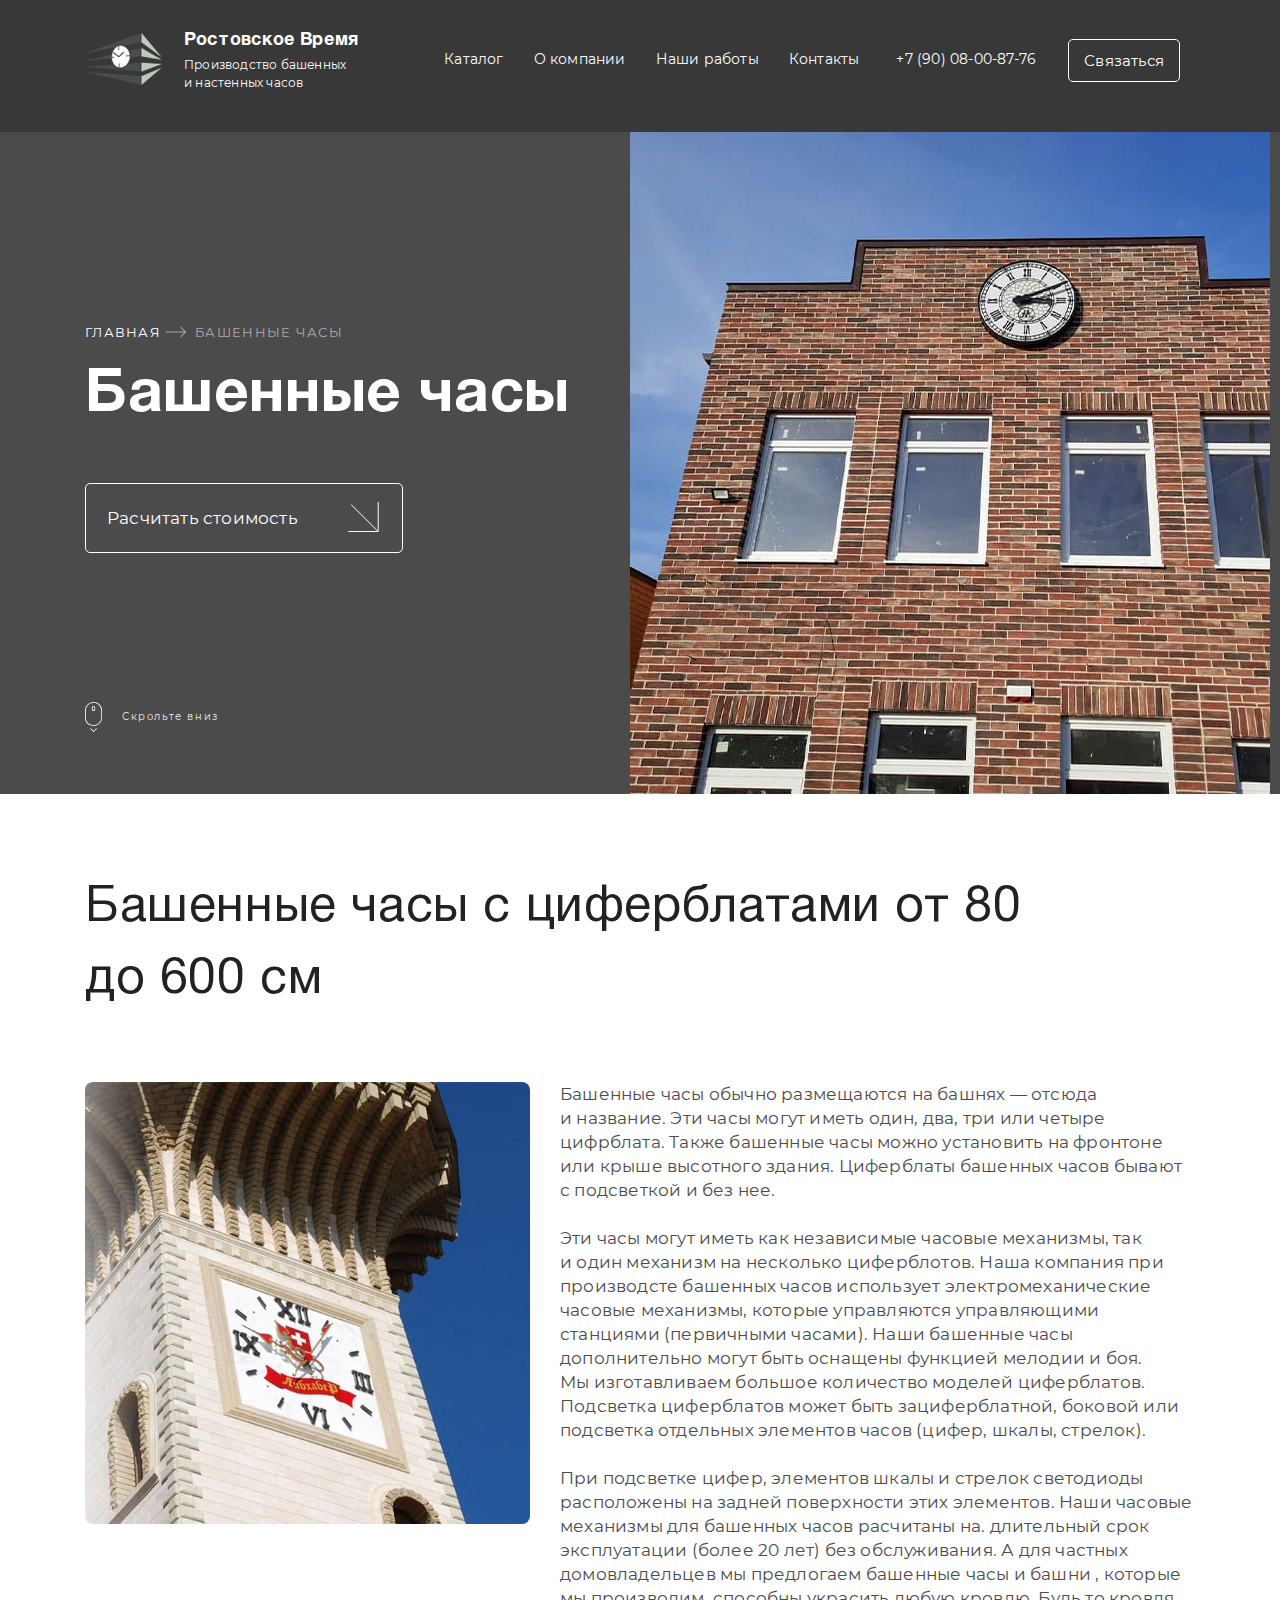
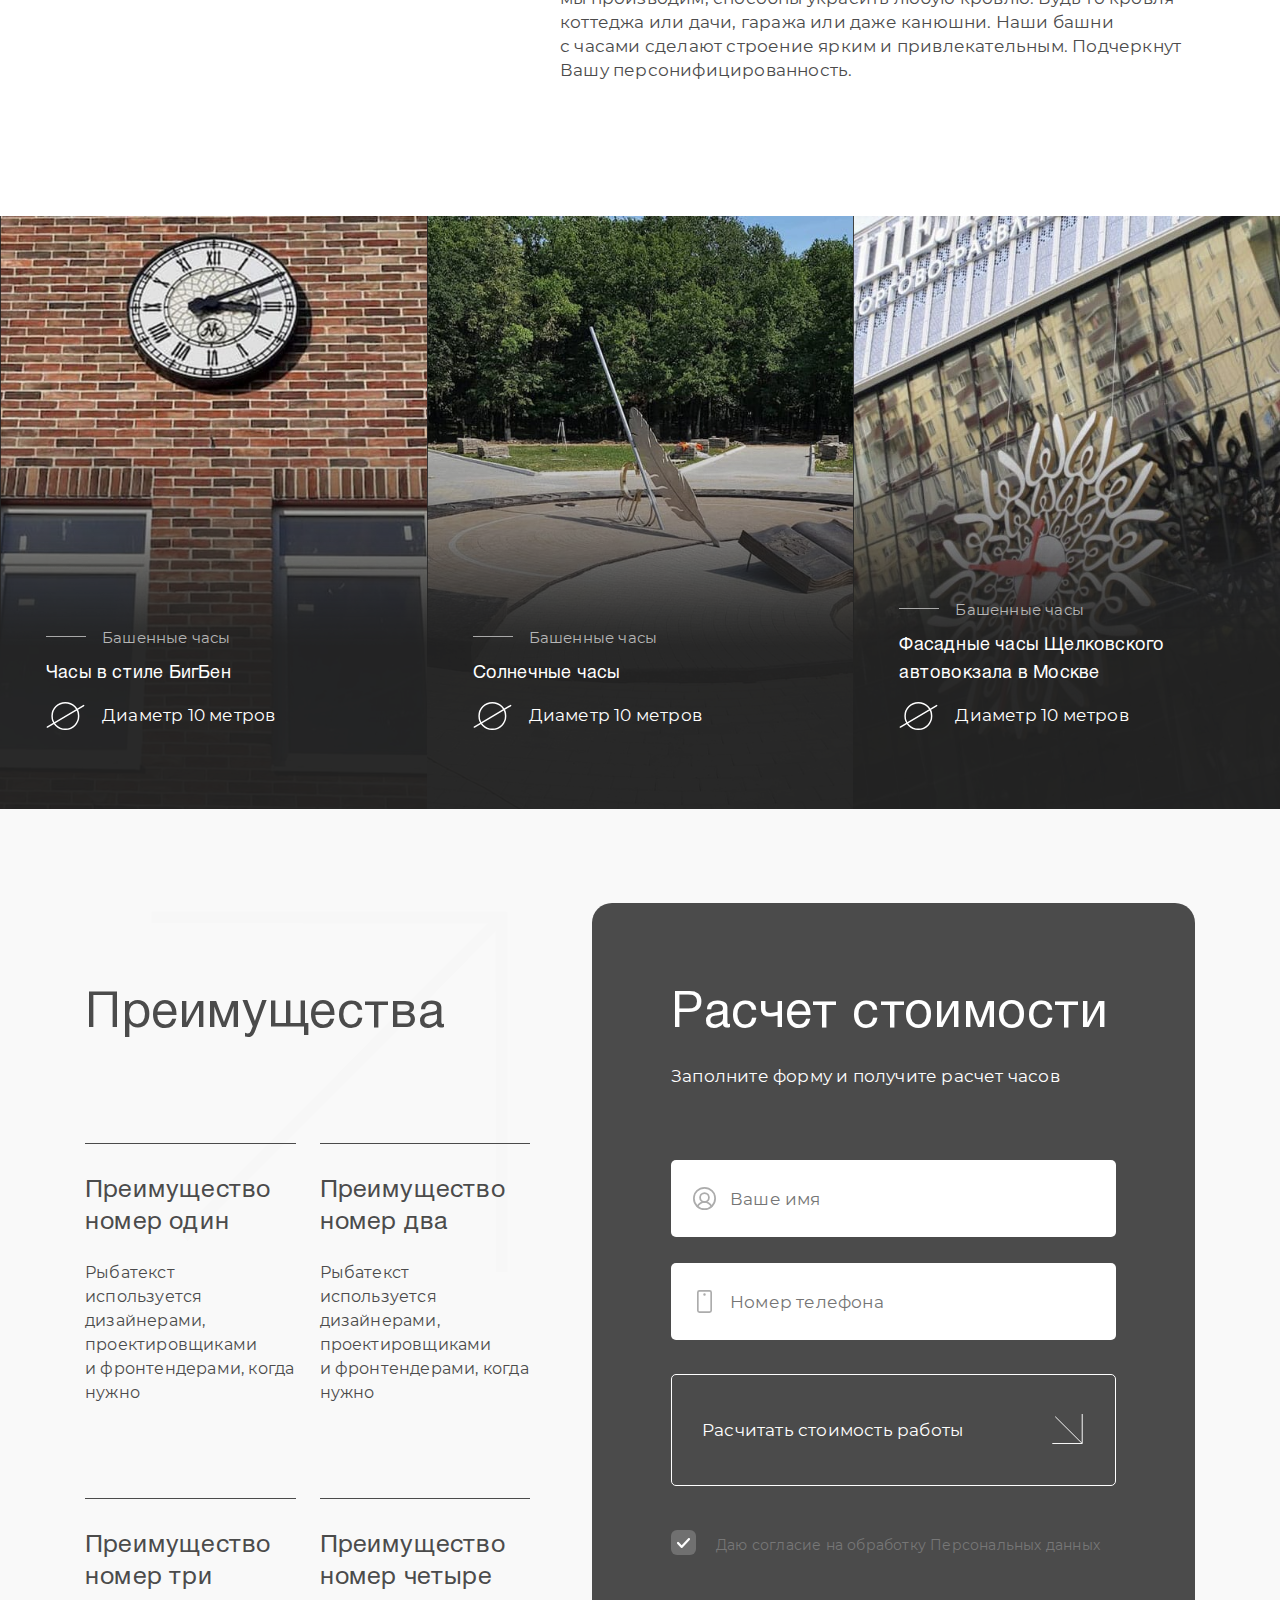
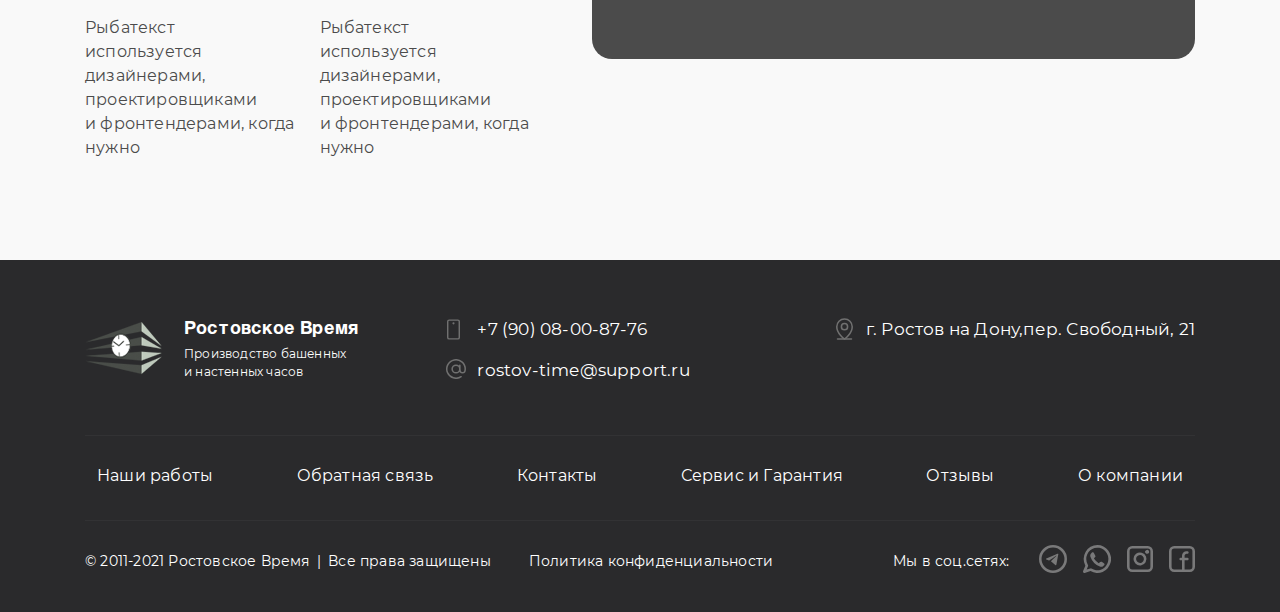
==== categories.html @ b3d9bc9e "clocks" ====
<!DOCTYPE html><html lang="ru"><head><meta charset="UTF-8"><meta name="viewport" content="width=device-width,initial-scale=1"><link rel="shortcut icon" href="favicon.ico" type="image/x-icon"><meta http-equiv="X-UA-Compatible" content="ie=edge"><meta name="theme-color" content="#4b4b4b"><title>Главная</title><link rel="stylesheet" href="https://cdn.jsdelivr.net/npm/@fancyapps/ui/dist/fancybox.css"><link rel="stylesheet" href="css/vendor.css"><link rel="stylesheet" href="css/main.css"><script src="https://cdn.jsdelivr.net/npm/@fancyapps/ui@4.0/dist/fancybox.umd.js"></script><script defer="defer" src="js/main.js"></script></head><body><div class="page d-flex flex-column"><div class="page__row page__row--wrapper flex-grow-1"><div class="page__cell container-fluid"><div class="page__row page__row--header"><div class="page__cell container"><header class="header"><div class="header__row row flex-nowrap justify-content-between justify-content-lg-start align-items-center"><div class="header__cell header__cell--logo col-auto"><a href="#" class="logo d-flex align-items-center"><img class="logo__picture" src="img/logo.png" alt="Logo"> <span class="logo__content"><span class="logo__title d-lg-none d-xl-block">Ростовское Время</span> <span class="logo__desc d-none d-xl-block">Производство башенных<br>и настенных часов</span></span></a></div><div class="header__cell d-block d-lg-none col-auto"><div class="row row-mr-0 align-items-center"><div class="col-auto col-pd-0"><button class="btn-tel btn-reset d-flex justify-content-center align-items-center"><img class="btn-tel__icon" src="img/mobile-call.svg" alt="tel"></button></div><div class="col-auto col-pd-0"><button class="hamburger btn-reset" data-target="#nav"><img class="hamburger__icon" src="img/hamburger.svg" alt="hamburger"></button></div></div></div><div class="header__cell header__cell--nav col-auto flex-grow-1"><nav class="nav row align-items-center justify-content-between d-block d-lg-flex" id="nav"><div class="nav__top col-auto"><div class="nav__logo d-lg-none"><a href="#" class="logo logo--nav d-inline-flex align-items-center"><img class="logo__picture logo__picture--nav" src="img/logo.png" alt="Logo"> <span class="logo__content logo__content--nav"><span class="logo__title logo__title--nav d-lg-none d-xl-block">Ростовское Время</span></span></a></div><ul class="nav__menu d-lg-flex list-reset"><li class="nav__item"><a class="nav__link" href="#">Каталог</a></li><li class="nav__item"><a class="nav__link" href="#">О компании</a></li><li class="nav__item"><a class="nav__link" href="#">Наши работы</a></li><li class="nav__item"><a class="nav__link" href="#">Контакты</a></li></ul></div><div class="nav__contacts col-auto"><div class="row row-mr-16 align-items-center d-none d-lg-flex"><div class="col-auto col-pd-16"><a class="nav__tel" href="tel:+79008008776">+7 (90) 08-00-87-76</a></div><div class="col-auto col-pd-16"><a class="nav__btn btn btn--default btn--sm d-inline-flex justify-content-center align-items-center user-select-none" href="#">Связаться</a></div></div><div class="nav__contacts-bottom d-lg-none"><div class="nav__contacts-block d-flex"><i class="nav__contacts-icon tel"></i> <a class="nav__contacts-text" href="mailto:rostov-time@support.ru">+7 (90) 08-00-87-76</a></div><div class="nav__contacts-block d-flex"><i class="nav__contacts-icon email"></i> <a class="nav__contacts-text" href="mailto:rostov-time@support.ru">rostov-time@support.ru</a></div><div class="nav__contacts-block d-flex"><i class="nav__contacts-icon pin"></i> <span class="nav__contacts-text">г. Ростов на Дону,<br class="d-lg-none">пер. Свободный, 21</span></div></div></div></nav><span class="nav__overlay" data-target="#nav"></span></div></div></header></div></div><div class="page__row bg-color-tundora"><div class="page__cell container"><div class="top d-lg-flex align-items-center"><div class="top__bg bg-cover" style="background-image: url(img/top-bg.jpg);"></div><div class="top__content text-center-mobile"><div class="top__breadcrumbs breadcrumbs d-none d-lg-block"><ul class="breadcrumbs__items breadcrumbs__items--top text-uppercase"><li class="breadcrumbs__item"><a href="#" class="breadcrumbs__link breadcrumbs__link--top">главная</a></li><li class="breadcrumbs__item"><span class="breadcrumbs__span">Башенные часы</span></li></ul></div><h1 class="top__title title title--h1 bold">Башенные часы</h1><div class="top__btn-wrapper"><a class="top__btn btn btn--default btn--lg d-inline-flex justify-content-center align-items-center user-select-none" href="#"><span class="btn__text">Расчитать стоимость</span> <i class="icon"><svg class="icon__svg icon__svg--btn-arrow fill-none"><use xlink:href="img/sprite.svg#btn-arrow"></use></svg></i></a></div><a class="scroll-down btn-reset d-none d-lg-flex align-items-lg-center js-scroll" id="scroll-down" href="#text">Скрольте вниз</a></div></div></div></div><div class="page__row bg-color-wild-sand-mobile" id="text"><div class="page__cell container"><section class="section section--text"><h2 class="section__title title title--h2 light color-dark text-center-mobile">Башенные часы с циферблатами от 80 до 600 см</h2><div class="section__row row"><div class="section__cell section__cell--image col-12 col-xl-5 col-xxl-6 col-pd-21"><img class="section__picture" src="img/image-1.jpg" alt="image"></div><div class="section__cell section__cell--text col-12 col-xl-7 col-xxl-6 col-pd-21"><p class="text text--24">Башенные часы обычно размещаются на башнях — отсюда и название. Эти часы могут иметь один, два, три или четыре цифрблата. Также башенные часы можно установить на фронтоне или крыше высотного здания. Циферблаты башенных часов бывают с подсветкой и без нее.</p><p class="text text--24">Эти часы могут иметь как независимые часовые механизмы, так и один механизм на несколько циферблотов. Наша компания при производсте башенных часов использует электромеханические часовые механизмы, которые управляются управляющими станциями (первичными часами). Наши башенные часы дополнительно могут быть оснащены функцией мелодии и боя. Мы изготавливаем большое количество моделей циферблатов. Подсветка циферблатов может быть зациферблатной, боковой или подсветка отдельных элементов часов (цифер, шкалы, стрелок).</p><p class="text text--24">При подсветке цифер, элементов шкалы и стрелок светодиоды расположены на задней поверхности этих элементов. Наши часовые механизмы для башенных часов расчитаны на. длительный срок эксплуатации (более 20 лет) без обслуживания. А для частных домовладельцев мы предлогаем башенные часы и башни ‚ которые мы производим, способны украсить любую кровлю. Будь то кровля коттеджа или дачи, гаража или даже канюшни. Наши башни с часами сделают строение ярким и привлекательным. Подчеркнут Вашу персонифицированность.</p></div></div></section></div></div><div class="page__row"><div class="page__cell container"><section class="section section--works"><h2 class="section__title title title--h2 light text-center-mobile color-dark d-lg-none">Реализованные проекты часов</h2></section></div></div></div><div class="page__row"><div class="page__cell container-fluid"><div class="works"><ul class="works__items row row-mr-0 list-reset"><li class="works__item col-12 col-sm-6 col-md-4 col-pd-0"><div class="work height-fluid d-flex flex-column justify-content-end align-items-start bg-cover" style="background-image: url(img/work-image-1.jpg);"><a class="work__link" href="#"></a><div class="work__content"><p class="work__text">Башенные часы</p><h4 class="work__title title title--h4 light">Часы в стиле БигБен</h4><p class="work__diameter">Диаметр 10 метров</p></div></div></li><li class="works__item col-12 col-sm-6 col-md-4 col-pd-0"><div class="work height-fluid d-flex flex-column justify-content-end align-items-start bg-cover" style="background-image: url(img/work-image-2.jpg);"><a class="work__link" href="#"></a><div class="work__content"><p class="work__text">Башенные часы</p><h4 class="work__title title title--h4 light">Солнечные часы</h4><p class="work__diameter">Диаметр 10 метров</p></div></div></li><li class="works__item col-12 col-sm-6 col-md-4 col-pd-0"><div class="work height-fluid d-flex flex-column justify-content-end align-items-start bg-cover" style="background-image: url(img/work-image-3.jpg);"><a class="work__link" href="#"></a><div class="work__content"><p class="work__text">Башенные часы</p><h4 class="work__title title title--h4 light">Фасадные часы Щелковского автовокзала в Москве</h4><p class="work__diameter">Диаметр 10 метров</p></div></div></li></ul></div></div></div><div class="page__row bg-color-alabaster"><div class="page__cell container"><section class="section section--default section--advantages-form"><div class="section__row row"><div class="section__cell section__cell--advantages col-12 col-xl-5 col-xxl-6"><h2 class="section__title title title--h2 title--mrb-0 light text-center-mobile">Преимущества</h2><div class="advantages"><ul class="advantages__items row row-mr-12 list-reset"><li class="advantages__item col-12 col-sm-12 col-lg-6 col-pd-12"><div class="advantages__block"><h4 class="advantages__title title title--h4 light">Преимущество номер один</h4><p class="advantages__desc">Рыбатекст используется дизайнерами, проектировщиками и фронтендерами, когда нужно</p></div></li><li class="advantages__item col-12 col-sm-12 col-lg-6 col-pd-12"><div class="advantages__block"><h4 class="advantages__title title title--h4 light">Преимущество номер два</h4><p class="advantages__desc">Рыбатекст используется дизайнерами, проектировщиками и фронтендерами, когда нужно</p></div></li><li class="advantages__item col-12 col-sm-12 col-lg-6 col-pd-12"><div class="advantages__block"><h4 class="advantages__title title title--h4 light">Преимущество номер три</h4><p class="advantages__desc">Рыбатекст используется дизайнерами, проектировщиками и фронтендерами, когда нужно</p></div></li><li class="advantages__item col-12 col-sm-12 col-lg-6 col-pd-12"><div class="advantages__block"><h4 class="advantages__title title title--h4 light">Преимущество номер четыре</h4><p class="advantages__desc">Рыбатекст используется дизайнерами, проектировщиками и фронтендерами, когда нужно</p></div></li></ul></div></div><div class="section__cell section__cell--form col-12 col-xl-7 col-xxl-6"><form class="form" action="#"><div class="form__wrapper"><div class="form__content"><div class="form__block"><header class="form__header"><h2 class="form__title title title--h2 light">Расчет стоимости</h2><p class="form__subtitle">Заполните форму и получите расчет часов</p></header><div class="form__body"><div class="form__group"><div class="form__group-wrapper"><span class="form__icon pointer-events-none d-flex justify-content-center align-items-center"><img class="form__icon-picture form__icon-picture--1" src="img/form-input1.svg" alt="form-icon"> </span><input type="text" name="userName" placeholder="Ваше имя" class="form__control form__control-input control-reset border-radius-6"></div></div><div class="form__group"><div class="form__group-wrapper"><span class="form__icon pointer-events-none d-flex justify-content-center align-items-center"><img class="form__icon-picture form__icon-picture--2" src="img/form-input2.svg" alt="form-icon"> </span><input type="tel" name="userTel" placeholder="Номер телефона" class="form__control form__control-input control-reset border-radius-6" maxlength="18"></div></div><div class="form__group form__group--btn"><button class="form__btn btn btn--default btn--shadow btn--xl btn--fluid text-left-mobile d-inline-flex justify-content-between align-items-center" type="submit"><span class="btn__text">Расчитать стоимость работы</span> <i class="icon"><svg class="icon__svg icon__svg--btn-arrow fill-none"><use xlink:href="img/sprite.svg#btn-arrow"></use></svg></i></button></div><div class="agree"><label class="agree__label"><input type="checkbox" name="agree" checked="" class="agree__checkbox"> <i class="agree__icon border-radius-2 d-flex justify-content-center align-items-center"><img class="agree__checked" src="img/checked.png" alt="checked"></i></label> Даю согласие на обработку <a href="#" class="agree__link white" target="_blank">Персональных данных</a></div></div></div></div></div></form></div></div></section></div></div><div class="page__row page__row--footer"><div class="page__cell container"><footer class="footer"><div class="footer__top"><div class="footer__row row justify-content-between"><div class="footer__cell col-12 col-lg-auto text-center-mobile"><a href="#" class="footer-logo d-inline-flex align-items-center"><img class="footer-logo__picture" src="img/logo.png" alt="Logo"> <span class="footer-logo__content"><span class="footer-logo__title d-lg-none d-xl-block">Ростовское Время</span> <span class="footer-logo__desc d-lg-none d-xl-block">Производство башенных<br>и настенных часов</span></span></a></div><div class="footer__col col-12 col-lg-auto"><div class="footer__row row"><div class="footer__cell footer__cell--contacts col-12 col-lg-auto"><div class="footer__contacts d-flex flex-column align-items-center d-lg-block"><div class="footer__contacts-block d-flex justify-content-center justify-content-lg-start"><i class="footer__contacts-icon tel"></i> <a class="footer__contacts-text" href="tel:+79008008776">+7 (90) 08-00-87-76</a></div><div class="footer__contacts-block d-flex justify-content-center justify-content-lg-start"><i class="footer__contacts-icon email"></i> <a class="footer__contacts-text" href="mailto:rostov-time@support.ru">rostov-time@support.ru</a></div></div></div><div class="footer__cell footer__cell--contacts col-12 col-lg-auto"><div class="footer__contacts d-flex flex-column align-items-center d-lg-block"><div class="footer__contacts-block d-flex justify-content-center justify-content-lg-start"><i class="footer__contacts-icon pin"></i> <span class="footer__contacts-text">г. Ростов на Дону,<br class="d-lg-none">пер. Свободный, 21</span></div></div></div></div></div></div></div><div class="footer__middle"><nav class="footer__nav"><button class="footer__nav-btn btn-reset d-lg-none active" data-target="#footer-nav">Навигация <img class="footer__nav-icon d-lg-none" src="img/arrow-bottom-2.png" alt="arrow"></button><ul class="footer__nav-menu justify-content-between d-lg-flex list-reset active" id="footer-nav"><li class="footer__nav-item"><a class="footer__nav-link" href="#">Наши работы</a></li><li class="footer__nav-item"><a class="footer__nav-link" href="#">Обратная связь</a></li><li class="footer__nav-item"><a class="footer__nav-link" href="#">Контакты</a></li><li class="footer__nav-item"><a class="footer__nav-link" href="#">Сервис и Гарантия</a></li><li class="footer__nav-item"><a class="footer__nav-link" href="#">Отзывы</a></li><li class="footer__nav-item"><a class="footer__nav-link" href="#">О компании</a></li></ul></nav></div><div class="footer__bottom"><div class="footer__row text-center-mobile row justify-content-between align-items-start align-items-xl-center"><div class="footer__cell col-12 col-lg-auto"><p class="footer__copy">© 2011-2021 Ростовское Время <span class="footer__separator">|</span> Все права защищены</p></div><div class="footer__cell col-12 col-lg-auto"><p class="footer__privacy-policy"><a class="footer__privacy-policy-link" href="#">Политика конфиденциальности</a></p></div><div class="footer__cell col-12 col-lg-auto"><div class="footer__row footer__row--social row align-items-center justify-content-center justify-content-lg-start flex-nowrap"><div class="footer__cell--social col-auto"><p class="footer__text">Мы в соц.сетях:</p></div><div class="footer__cell--social col-auto"><div class="social"><ul class="social__items row row-mr-8 d-flex align-items-center list-reset"><li class="social__item col-auto col-pd-8"><a class="social__link" href="#" target="_blank"><img class="social__picture telegram" src="img/ftr-telegram.svg" alt="telegram"></a></li><li class="social__item col-auto col-pd-8"><a class="social__link" href="#" target="_blank"><img class="social__picture viber" src="img/ftr-viber.svg" alt="telegram"></a></li><li class="social__item col-auto col-pd-8"><a class="social__link" href="#" target="_blank"><img class="social__picture inst" src="img/ftr-inst.svg" alt="telegram"></a></li><li class="social__item col-auto col-pd-8"><a class="social__link" href="#" target="_blank"><img class="social__picture fb" src="img/ftr-fb.svg" alt="telegram"></a></li></ul></div></div></div></div></div></div></footer></div></div></div></div></body></html>
---- css/main.css ----
:root{--font-family:"Montserrat";--header-height:132px;--container-width:1360px;--container-offset:15px;--color-white:#fff;--color-dark:#222;--color-tundora:#4B4B4B;--color-mine-shaft:#383838;--color-mine-shaft-2:#3F3F3F;--color-wild-sand:#F4F4F4;--color-sliver:#B9B9B9;--color-shark:#2A2A2C;--color-dove-gray:#707070;--color-jumbo:#79797A;--color-nobel:#b6b6b6;--color-alabaster:#F9F9F9}.custom-checkbox__field:checked+.custom-checkbox__content::after{opacity:1}.custom-checkbox__field:focus+.custom-checkbox__content::before{outline:red solid 2px;outline-offset:2px}.custom-checkbox__field:disabled+.custom-checkbox__content{opacity:.4;pointer-events:none}@font-face{font-family:Montserrat;src:url(../fonts/Montserrat/Montserrat-Regular.woff2) format("woff2");font-weight:400;font-display:swap;font-style:normal}@font-face{font-family:HelveticaNeueCyr;src:url(../fonts/HelveticaNeueCyr/HelveticaNeueCyr-Bold.woff2) format("woff2");font-weight:700;font-display:swap;font-style:normal}@font-face{font-family:HelveticaNeueCyr;src:url(../fonts/HelveticaNeueCyr/HelveticaNeueCyr-Roman.woff2) format("woff2");font-weight:300;font-display:swap;font-style:normal}*,::after,::before{margin:0;padding:0;-webkit-box-sizing:border-box;box-sizing:border-box}body{margin:0;min-width:320px;min-height:100%;font-size:17px;line-height:1.4118;color:var(--color-tundora);letter-spacing:.2px}img{height:auto;max-width:100%;-o-object-fit:cover;object-fit:cover}a{text-decoration:none}.is-hidden{display:none!important}.title{font-family:HelveticaNeueCyr,sans-serif}.title--mrb-0{margin-bottom:0!important}.title--h1{font-size:60px;line-height:1.2;letter-spacing:.6px}@media (max-width:991px){:root{--header-height:95px}body{font-size:15px;line-height:1.3333;overflow-x:hidden}.title--h1{font-size:31px}}.title--h2{font-size:50px;line-height:1.44;letter-spacing:.6px}@media (max-width:991px){.title--h2{font-size:28px;line-height:1.5089;letter-spacing:.2px}.title--h2-mobile{line-height:1.215}}.title--h4{font-size:25px;line-height:1.52;letter-spacing:.6px}.regular{font-weight:400}.bold{font-weight:700}.light{font-weight:300}.text-uppercase{text-transform:uppercase}.text-left{text-align:left}@media (max-width:991px){.title--h4{font-size:17px;line-height:1.3118}.text-left-mobile{text-align:left!important}.text-center-mobile{text-align:center}}.text-center{text-align:center}.text-right{text-align:right}.text-justify{text-align:justify}.bg-cover{background-size:cover}.bg-contain{background-size:contain}.bg-color-alabaster{background-color:var(--color-alabaster)}.bg-color-tundora{background-color:var(--color-tundora)}@media (max-width:991px){.bg-color-wild-sand-mobile{background-color:var(--color-wild-sand)}}.bg-overlay{position:relative;z-index:1}.bg-overlay::before{content:"";height:100%;width:100%;position:absolute;left:0;top:0;z-index:-1;background-color:rgba(12,12,12,.65)}.color-dark{color:var(--color-dark)}.btn-reset{border:none;padding:0;background:0 0;cursor:pointer}.list-reset{list-style:none}.input-reset{-webkit-appearance:none;-moz-appearance:none;appearance:none;border:none;border-radius:0;background-color:#fff}.input-reset::-webkit-search-cancel-button,.input-reset::-webkit-search-decoration,.input-reset::-webkit-search-results-button,.input-reset::-webkit-search-results-decoration{display:none}.visually-hidden{position:absolute;overflow:hidden;margin:-1px;border:0;padding:0;width:1px;height:1px;clip:rect(0 0 0 0)}.icon__svg--social{color:var(--color-jumbo);height:28px;width:28px}.container-fluid{padding-left:0;padding-right:0}.js-focus-visible :focus:not(.focus-visible){outline:0}.dis-scroll{overflow:hidden;height:100vh;position:fixed;left:0;top:0;width:100%}.page{height:100vh;font-family:var(--font-family,sans-serif);-webkit-text-size-adjust:100%;scroll-behavior:smooth}.overflow-hidden{overflow:hidden}.user-select-none{-webkit-user-select:none;-moz-user-select:none;-ms-user-select:none;user-select:none}.pointer-events-none{pointer-events:none}.height-fluid{height:100%}.row-mr-0{margin-left:0;margin-right:0}.row-mr-8{margin-left:-8px;margin-right:-8px}.row-mr-11{margin-left:-11px;margin-right:-11px}.row-mr-12{margin-left:-12px;margin-right:-12px}.row-mr-16{margin-left:-16px;margin-right:-16px}.row-mr-42{margin-left:-42px;margin-right:-42px}.col-pd-0{padding-left:0;padding-right:0}.col-pd-8{padding-left:8px;padding-right:8px}.col-pd-11{padding-left:11px;padding-right:11px}.col-pd-12{padding-left:12px;padding-right:12px}.col-pd-16{padding-left:16px;padding-right:16px}.col-pd-42{padding-left:42px;padding-right:42px}.text{letter-spacing:.2px;margin-bottom:59px}.text--24{margin-bottom:24px}.section--default{padding-top:94px;padding-bottom:100px}@media (max-width:991px){.text--24{margin-bottom:20px}.section--default{padding-top:44px}}.section__header{padding:42px 0 45px}.section__cell--content{margin-bottom:62px}@media (min-width:1200px){.section__cell--content{padding-top:24px}}.section__cell--advantages{padding-top:75px;background:url(../img/advantages-arrow.png) calc(100% - 37px) 8px no-repeat}@media (max-width:991px){.section__cell--content{margin-bottom:52px}.section__cell--advantages{background:0 0;padding-top:0}}@media (min-width:1440px){.container{max-width:var(--container-width)}.section__cell--text{padding-top:28px}.col-xxl-6{-ms-flex:0 0 50%;-webkit-box-flex:0;flex:0 0 50%;max-width:50%}.d-xxl-block{display:block!important}}@media (min-width:992px){.section__cell--text{padding-bottom:40px}}.section__cell--image{margin-bottom:22px}.section__main-title{font-size:64px;line-height:1.202;color:var(--color-dark);letter-spacing:1.4px;margin-bottom:20px}@media (min-width:1200px){.section__main-title{font-size:104px;margin-bottom:62px}}@media (max-width:991px){.section__main-title{font-size:58px;margin-bottom:16px}}.section__title{margin-bottom:66px}.section__picture{border-radius:8px}@media (max-width:991px){.section__title{margin-bottom:28px}.section__text{line-height:1.6;margin-bottom:20px}}.section__btn-wrapper{padding:63px 15px 71px;text-align:center}.btn{cursor:pointer;background-color:transparent;border:1px solid transparent;position:relative;z-index:1;font-size:19px;line-height:1;padding-left:15px;padding-right:15px;text-align:center;border-radius:5px;-webkit-transition:.3s ease-out;-o-transition:.3s ease-out;transition:.3s ease-out}.btn--default{border-color:var(--color-white);color:var(--color-white)}.btn--default:hover{background-color:var(--color-white);color:var(--color-tundora)}.btn--primary{border-color:var(--color-dark);color:var(--color-dark)}.btn--primary:hover{background-color:var(--color-dark);color:var(--color-white)}.btn--sm{height:43px;font-size:15px;min-width:150px}.btn--lg{height:70px;min-width:221px;font-size:17px;letter-spacing:.2px;padding-left:21px;padding-right:21px}@media (max-width:991px){.btn--lg{min-width:290px}}@media (min-width:992px){.btn--xl{height:112px;min-width:293px;font-size:17px;line-height:1;padding-left:30px;padding-right:30px;letter-spacing:.2px}.home__dots.dots{right:calc(50% - 430px)}}@media (max-width:991px){.btn--xl{height:90px;padding-bottom:3px;min-width:233px;line-height:1.4118;font-size:17px}}.btn--fluid{width:100%;max-width:100%;min-width:0}.icon--fill-none{fill:none}.icon--stroke-none{stroke:none}.icon__svg{fill:currentColor;stroke:currentColor}.icon__svg--btn-arrow{margin-left:50px;margin-right:2px;height:30px;width:31px;stroke-width:6px}.icon .fill-none{fill:none}.icon .stroke-none{stroke:none}.home__dots.dots{position:absolute;top:300px;left:auto;bottom:auto;width:20px;z-index:100}@media (min-width:1200px){.home__dots.dots{right:calc(50% - 550px)}}@media (min-width:1440px){.home__dots.dots{right:calc(50% - 645px)}}.swiper-slide{height:auto}@media (max-width:991px){.icon__svg--btn-arrow{margin-left:27px;margin-right:0}.home__dots.dots{width:auto;bottom:47px;left:50%;-webkit-transform:translateX(-50%);-ms-transform:translateX(-50%);transform:translateX(-50%);top:auto}.dots{padding-top:27px}}.dots .swiper-pagination-bullet{height:13px;width:13px;margin:0;padding:4px;background-clip:content-box;background-color:var(--color-white);opacity:.4;-webkit-transition:.3s;-o-transition:.3s;transition:.3s}.dots .swiper-pagination-bullet-active{opacity:1;-webkit-transform:scale(1.5);-ms-transform:scale(1.5);transform:scale(1.5)}.dots--gray .swiper-pagination-bullet{background-color:#d2d2d2}.carousel-nav{margin-right:-20px}.next,.prev{color:#0f0f0f;padding:10px;cursor:pointer;margin:0 10px}.prev__icon{-webkit-transform:rotate(180deg);-ms-transform:rotate(180deg);transform:rotate(180deg)}.next__icon,.prev__icon{height:45px;width:41px}.swiper-overflow-visible{overflow:visible}.breadcrumbs__items{color:rgba(34,34,34,.52);line-height:1.4667;font-size:13px}.breadcrumbs__items--top{color:rgba(255,255,255,.52)}.breadcrumbs__item{display:inline;letter-spacing:1.3px}.breadcrumbs__item+.breadcrumbs__item::before{content:"";margin:0 9px 0 5px;font-size:inherit;display:inline-block;vertical-align:middle;position:relative;top:-2px;height:10px;width:20px;background:url(../img/breadcrumb-arrow.png) top left no-repeat}.breadcrumbs__link{color:#222}.breadcrumbs__link--top{color:var(--color-white)}.page__row--header{background-color:var(--color-mine-shaft);height:var(--header-height)}.page__row--header-abs{position:absolute;left:0;top:0;width:100%;z-index:1000;background-color:transparent;border-bottom:1px solid rgba(255,255,255,.15)}.header{padding:28px 0 40px}@media (max-width:991px){.dots .swiper-pagination-bullet{margin:0 1px!important}.page__row--header{height:auto}.header{padding:0}.header__row{margin-left:-5px;height:var(--header-height);margin-right:-5px}.header__cell{padding-left:5px;padding-right:5px}}.header__cell--logo{margin-right:80px}@media (max-width:1439px){.header__cell--logo{margin-right:40px}}@media (max-width:991px){.header__cell--logo{margin-right:0}.header__cell--nav{position:absolute;z-index:1000}}.footer-logo,.logo{color:var(--color-white);position:relative;z-index:1}.footer-logo--nav,.logo--nav{color:inherit}.footer-logo__picture,.logo__picture{margin-right:22px;position:relative;top:-1px;width:77px}.footer-logo__title,.logo__title{display:block;font-size:18px;font-family:HelveticaNeueCyr,sans-serif;font-weight:700;letter-spacing:.2px;margin-bottom:3px}.footer-logo__desc,.logo__desc{font-size:12px;line-height:1.5;letter-spacing:.2px}@media (max-width:991px){.logo{width:170px}.logo__picture{width:66px;margin-right:8px}.logo__title{line-height:1.2;font-size:15px}}.logo__picture--nav{width:100px;margin-right:16px}.logo__title--nav{font-size:16px;margin-bottom:0;padding-top:4px}.nav{color:var(--color-white);padding-top:11px}@media (max-width:1439px){.nav{font-size:14px;padding:0 15px}}@media (max-width:991px){.nav{position:fixed;top:0;left:0;z-index:1000;background-color:#fafafa;color:var(--color-dark);height:100vh;max-height:100%;overflow:auto;margin:0;padding:0 0 30px;max-width:252px;width:100%;-ms-transform:translate3d(-100%,0,0);-webkit-transform:translate3d(-100%,0,0);transform:translate3d(-100%,0,0);-webkit-transition:left .6s cubic-bezier(.4,.2,0,1);-o-transition:left .6s cubic-bezier(.4,.2,0,1);transition:left .6s cubic-bezier(.4,.2,0,1)}.nav.active{left:252px}.nav__menu{border-top:1px solid #f0f0f0;border-bottom:1px solid #f0f0f0;margin:0 -15px}}.nav__item{margin-right:47px}@media (max-width:1439px){.nav__item{margin-right:30px}}.nav__item:last-of-type{margin-right:0}.nav__link{color:inherit;-webkit-transition:.2s;-o-transition:.2s;transition:.2s}.nav__link:hover{color:rgba(255,255,255,.85)}@media (max-width:991px){.nav__item{margin-right:0;border-bottom:1px solid #f0f0f0}.nav__item:last-of-type{border-bottom:none}.nav__link{font-size:17px;padding:15px 15px 16px;display:block}.nav__link:hover{color:inherit}.nav__top{background-color:var(--color-white);padding-top:32px;margin-bottom:60px}.nav__overlay{background-color:rgba(0,0,0,.62);position:fixed;left:0;top:0;bottom:0;right:0;z-index:-1;opacity:0;visibility:hidden;-webkit-transition:z-index .3s linear,opacity .3s linear,visibility .3s linear;-o-transition:z-index .3s linear,opacity .3s linear,visibility .3s linear;transition:z-index .3s linear,opacity .3s linear,visibility .3s linear}.nav__overlay.active{z-index:500;opacity:1;visibility:visible}}.nav__logo{margin-bottom:39px}.nav__tel{color:inherit}@media (max-width:1439px){.nav__tel{font-size:14px}.nav__btn{min-width:auto}.work__btn{min-width:100%}}.nav__contacts-icon{min-height:20px}.nav__contacts-icon.tel{background-position:1px 0;font-size:15px}.btn-tel{height:38px;width:38px;border:1px solid rgba(255,255,255,.27);border-radius:50%;position:relative;top:-3px;margin-right:13px}.btn-tel__icon{width:15px}.hamburger{padding:13px;margin-right:-13px}.home{color:var(--color-white)}.home__item{position:relative;z-index:1}.home__item::before{content:"";display:block;height:100%;width:100%;z-index:-1;position:absolute;left:0;top:0;background:-webkit-gradient(linear,left top,left bottom,from(rgba(12,12,12,.71)),color-stop(1%,rgba(12,12,12,.6)),color-stop(94%,rgba(13,13,13,.38)),to(rgba(11,11,11,.36)));background:-o-linear-gradient(top,rgba(12,12,12,.71) 0,rgba(12,12,12,.6) 1%,rgba(13,13,13,.38) 94%,rgba(11,11,11,.36) 100%);background:linear-gradient(to bottom,rgba(12,12,12,.71) 0,rgba(12,12,12,.6) 1%,rgba(13,13,13,.38) 94%,rgba(11,11,11,.36) 100%)}.home__wrapper{height:100vh;min-height:600px;max-height:796px;padding-bottom:109px}.home__content{max-width:766px}.home__title{margin-top:18px;margin-bottom:34px}@media (max-width:991px){.home__wrapper{padding-top:150px}.home__content{text-align:center}.home__title{margin-top:12px}}.home__text{font-size:13px;display:block;letter-spacing:1.2px}@media (min-width:992px){.disc-num.swiper-pagination-bullets{right:calc(50% - 450px)}}@media (min-width:1200px){.disc-num.swiper-pagination-bullets{right:calc(50% - 550px)}}@media (min-width:1440px){.disc-num.swiper-pagination-bullets{right:calc(50% - 665px)}}.disc-num.swiper-pagination-bullets{counter-reset:slides-num;color:#fff;position:absolute;bottom:78px;left:auto;z-index:50;text-align:left;padding-left:50px;width:auto;font-size:18px}.disc-num::after,.disc-num::before{display:inline-block;vertical-align:middle;line-height:1;position:relative;top:-3px}.disc-num::before{content:"/";color:inherit}.disc-num::after{content:counter(slides-num,decimal-leading-zero);font-size:14px;margin-left:3px;letter-spacing:1px}.disc-num .swiper-pagination-bullet{display:inline-block;cursor:default;counter-increment:slides-num;margin-right:5px;position:absolute;left:0;top:0;background:0 0}.disc-num .swiper-pagination-bullet::after{content:counter(slides-num,decimal-leading-zero);font-size:18px;line-height:1;text-align:right;position:absolute;right:-37px;top:0;opacity:0;z-index:50;letter-spacing:1px}.disc-num .swiper-pagination-bullet-active::after{opacity:1;z-index:100}.disc-num .swiper-pagination-bullet::before{display:none}.section--first{padding-top:72px;padding-bottom:122px}.catalog__item{margin-bottom:22px}@media (max-width:991px){.section--first{padding-top:52px;padding-bottom:57px}.catalog__items{margin-left:-4.5px;margin-right:-4.5px}.catalog__item{padding-left:4.5px;padding-right:4.5px;margin-bottom:9px}}.catalog__block{text-align:center;background-color:var(--color-tundora);padding:13px 20px 34px;color:var(--color-white);border-radius:8px;-webkit-transition:.3s;-o-transition:.3s;transition:.3s}.catalog__block:hover{background-color:var(--color-dark)}.catalog__icon{color:var(--color-sliver);height:132px}@media (max-width:991px){.catalog__block{padding-bottom:23px}.catalog__icon{height:102px}.catalog__text{font-size:17px;line-height:1.4117}}.icon__svg--catalog-1{width:90px;height:68px;margin-top:37px}@media (max-width:991px){.icon__svg--catalog-1{margin-top:17px;width:76px}}.icon__svg--catalog-2{width:136px;height:80px;margin-top:31px}@media (max-width:991px){.icon__svg--catalog-2{margin-top:5px;width:111px}}.icon__svg--catalog-3{width:84px;height:81px;margin-top:25px}@media (max-width:991px){.icon__svg--catalog-3{margin-top:13px;width:68px}}.icon__svg--catalog-4{width:121px;height:99px;margin-top:12px}@media (max-width:991px){.icon__svg--catalog-4{margin-top:3px;width:102px}}.icon__svg--catalog-5{width:70px;height:91px;margin-top:20px}@media (max-width:991px){.icon__svg--catalog-5{margin-top:6px;width:56px}}.icon__svg--catalog-6{width:44px;height:111px}@media (max-width:991px){.icon__svg--catalog-6{margin-top:3px;height:86px}.section--works{padding-top:42px}.works__dots{padding-bottom:30px}}.work{background-color:var(--color-mine-shaft-2);color:var(--color-white);position:relative;z-index:1}.work::before{content:"";height:100%;width:100%;position:absolute;left:0;top:0;z-index:-1;background:url(../img/work-overlay.png) top left/cover no-repeat}.work__link{width:100%;display:block;padding-bottom:139%}.work__content,.work__wrapper{padding:72px 46px 79px}.work__content{position:absolute;left:0;z-index:10;padding-top:0;padding-bottom:0;bottom:79px}@media (max-width:991px){.work__content{padding-left:29px;padding-right:29px;bottom:33px}}.work__text{margin-bottom:12px;padding-left:56px;position:relative;z-index:1;color:var(--color-nobel);font-size:15px}.work__text::before{content:"";width:40px;height:1px;background-color:#a9a9a9;position:absolute;left:0;top:9px;z-index:1}@media (max-width:991px){.work__text::before{width:23px;top:7px}.work__text{font-size:12px;padding-left:35px;margin-bottom:5px}}.work__title{margin-bottom:15px;letter-spacing:.2px}@media (max-width:1439px){.work__title{font-size:18px}}@media (max-width:991px){.work__title{font-size:17px;margin-bottom:7px}}@media (max-width:1439px){.work__title-h2{font-size:30px}}.work__diameter{background:url(../img/diametr.svg) top left/39px 28px no-repeat;padding-left:56px;padding-top:1px;min-height:28px}.advantages{margin-bottom:50px}@media (min-width:1200px){.advantages{margin-bottom:0}}.advantages__item{margin-top:93px}.advantages__block{border-top:1px solid #4b4b4b;padding-top:31px}@media (max-width:991px){.work__diameter{background-size:23px 16px;font-size:12px;padding-left:33px;background-position:0 1px}.section--advantages-form{padding-bottom:0}.advantages{margin-bottom:97px}.advantages__item{margin-top:76px}.advantages__item:first-of-type{margin-top:56px}.advantages__block{padding-top:22px}}.advantages__title{line-height:1.28;letter-spacing:.2px;margin-bottom:22px;min-height:64px;padding-right:30px}@media (max-width:991px){.advantages__title{font-size:20px;padding-right:0;min-height:auto;margin-bottom:17px}}.advantages__desc{font-size:16px;line-height:1.5}@media (max-width:991px){.advantages__desc{font-size:15px;line-height:1.6}}.form__wrapper{margin-left:32px;padding:75px 79px 103px;position:relative;z-index:1;background-color:var(--color-tundora);border-radius:20px}.form__content{color:var(--color-white);margin-left:auto;position:relative;z-index:1}.form__picture{position:absolute;right:444px;top:-98px;z-index:-1;max-width:none}.form__header{margin-bottom:72px}.form__title{margin-bottom:14px}.form__group{margin-bottom:26px}.form__group--btn{margin-bottom:50px;padding-top:8px}.form__group-wrapper{position:relative;z-index:1}.form__icon{position:absolute;left:0;top:0;z-index:1;height:100%;width:66px}.error{color:red}.form__control{background-color:var(--color-white);border:none;color:#939393;font-size:17px;font-family:inherit;letter-spacing:.2px;padding-left:20px;padding-right:20px;width:100%;border-radius:5px}.form__icon+.form__control-input{padding-left:59px}.form__icon-picture--1{width:23px}.form__icon-picture--2{width:15px}.form__control-input{height:77px}.form__control-textarea{resize:none;overflow:auto;min-height:174px;padding-top:18px;padding-bottom:18px}.agree{padding-left:45px;position:relative;font-size:14px;color:#777}.agree__label{position:absolute;left:0;top:-6px;z-index:1}.agree__checkbox{display:none}.agree__icon{height:25px;width:25px;cursor:pointer;display:block;background-color:#707070;border-radius:6px}.agree__checked{opacity:0;-webkit-transition:.3s;-o-transition:.3s;transition:.3s}.agree__checkbox:checked~.agree__icon .agree__checked{opacity:1}.agree__link{color:inherit;-webkit-transition:.3s;-o-transition:.3s;transition:.3s}.agree__link:hover{color:var(--color-white)}@media (max-width:991px){.form__wrapper{padding:46px 15px 61px;margin:0 -15px;border-radius:0}.form__header{text-align:center;margin-bottom:32px}.form__title{margin-bottom:8px}.form__subtitle{font-size:17px;line-height:1.4118}.form__group{margin-bottom:17px;padding-top:0}.form__group--btn{margin-bottom:25px}.form__control-input{height:62px}.form__icon{width:56px}.form__icon+.form__control-input{padding-left:49px}.agree__label{top:1px}}.section--contacts{padding-top:168px;color:var(--color-dark)}.contacts{max-width:600px;min-height:700px;position:relative;z-index:1}@media (max-width:991px){.section--contacts{padding-top:0;padding-bottom:30px}.map{background:url(../img/map-2.jpg) top center no-repeat;height:355px;margin:0 -15px 25px;display:block}.contacts{margin-left:-8px;margin-right:-8px;min-height:auto;padding-top:5px}}.contacts__item{margin-bottom:50px;min-width:254px}@media (max-width:991px){.contacts__item{min-width:auto;padding-left:8px;padding-right:8px;max-width:50%;-webkit-box-flex:1;-ms-flex:1 1 50%;flex:1 1 50%;margin-bottom:2px;min-height:37px}}.contacts__text{display:block;position:relative;z-index:1;font-size:21px;font-family:HelveticaNeueCyr,sans-serif;font-weight:300;padding-left:50px}.contacts__text::before{content:"";height:30px;width:31px;background:url(../img/arrow-right-bottom.svg) top left no-repeat;position:absolute;left:0;top:-4px;z-index:1}@media (max-width:991px){.contacts__text{font-size:14px;line-height:1.2143;padding-left:24px}.contacts__text::before{background-size:15px 15px;top:-1px}}.contacts__pin{display:none}.section--stages{color:var(--color-white);padding:132px 0 202px}.swiper-slide--stages{padding-left:7.5px;padding-right:7.5px}@media (min-width:992px){.contacts__map{background:url(../img/map.jpg) top left no-repeat;height:741px;width:961px;position:absolute;left:521px;top:-172px;z-index:-1}.contacts__pin{position:absolute;z-index:1;display:block}.contacts__pin--1{left:90px;top:623px}.contacts__pin--2{left:140px;top:638px}.contacts__pin--3{left:172px;top:653px}.contacts__pin--4{left:90px;top:623px}.contacts__pin--5{left:204px;top:597px}.contacts__pin--6{left:231px;top:634px}.contacts__pin--7{left:183px;top:424px}.contacts__pin--8{left:261px;top:494px}.contacts__pin--9{left:217px;top:496px}.contacts__pin--10{left:307px;top:597px}.contacts__pin--11{left:730px;top:563px}.swiper-slide--stages::before{content:"";height:17px;width:59px;background:url(../img/arrow-right.png) top left no-repeat;position:absolute;right:-24px;top:31px;z-index:50}.swiper-slide--stages:last-of-type::before{display:none}.stages__dots{margin-top:30px}}@media (max-width:991px){.section--stages{padding-top:48px;padding-bottom:50px}.swiper-slide--stages{width:305px}}.stages{margin-left:-7.5px;margin-right:-7.5px}.stage{background-color:var(--color-white);border-radius:8px;padding:36px 18px 34px;color:#0c0c0c;position:relative;z-index:1}.stage::before{content:attr(data-count);color:var(--color-wild-sand);font-size:66px;font-family:HelveticaNeueCyr,sans-serif;font-weight:300;position:absolute;bottom:11px;right:23px;z-index:-1}.stage__icon{height:72px;width:72px;border-radius:50%;background-color:var(--color-tundora);color:var(--color-white);margin-bottom:29px}.stage__text{font-size:15px;line-height:1.467}.icon__svg--step-1{height:24px;width:24px}.icon__svg--step-2{height:24px;width:25px}.icon__svg--step-3{height:29px;width:30px}.icon__svg--step-4{height:30px;width:19px}.icon__svg--step-5{height:28px;width:24px}.page__row--content{padding-top:57px}.main-title{margin-bottom:28px}@media (max-width:991px){.main-title{font-size:31px;line-height:1.1936;letter-spacing:.2px;margin-bottom:22px}.gallery{margin-left:-15px;margin-right:-15px}}.gallery{margin-bottom:63px}@media (min-width:992px){.gallery__wrapper{display:-ms-grid;display:grid;-ms-grid-columns:(1fr)[4];grid-template-columns:repeat(4,1fr);-ms-grid-rows:(1fr)[4];grid-template-rows:repeat(4,1fr);grid-column-gap:23px;grid-row-gap:23px}.gallery__wrapper .swiper-slide--gallery:nth-of-type(1){-ms-grid-row:1;-ms-grid-row-span:2;-ms-grid-column:1;-ms-grid-column-span:2;grid-area:1/1/3/3}.gallery__wrapper .swiper-slide--gallery:nth-of-type(2){-ms-grid-row:1;-ms-grid-row-span:1;-ms-grid-column:3;-ms-grid-column-span:1;grid-area:1/3/2/4}.gallery__wrapper .swiper-slide--gallery:nth-of-type(3){-ms-grid-row:1;-ms-grid-row-span:1;-ms-grid-column:4;-ms-grid-column-span:1;grid-area:1/4/2/5}.gallery__wrapper .swiper-slide--gallery:nth-of-type(4){-ms-grid-row:2;-ms-grid-row-span:1;-ms-grid-column:3;-ms-grid-column-span:1;grid-area:2/3/3/4}.gallery__wrapper .swiper-slide--gallery:nth-of-type(5){-ms-grid-row:2;-ms-grid-row-span:1;-ms-grid-column:4;-ms-grid-column-span:1;grid-area:2/4/3/5}.gallery__wrapper .swiper-slide--gallery:nth-of-type(6){-ms-grid-row:3;-ms-grid-row-span:1;-ms-grid-column:1;-ms-grid-column-span:1;grid-area:3/1/4/2}.gallery__wrapper .swiper-slide--gallery:nth-of-type(7){-ms-grid-row:3;-ms-grid-row-span:1;-ms-grid-column:2;-ms-grid-column-span:1;grid-area:3/2/4/3}.gallery__wrapper .swiper-slide--gallery:nth-of-type(8){-ms-grid-row:4;-ms-grid-row-span:1;-ms-grid-column:1;-ms-grid-column-span:1;grid-area:4/1/5/2}.gallery__wrapper .swiper-slide--gallery:nth-of-type(9){-ms-grid-row:4;-ms-grid-row-span:1;-ms-grid-column:2;-ms-grid-column-span:1;grid-area:4/2/5/3}.gallery__wrapper .swiper-slide--gallery:nth-of-type(10){-ms-grid-row:3;-ms-grid-row-span:2;-ms-grid-column:3;-ms-grid-column-span:2;grid-area:3/3/5/5}}.gallery__link{display:block;overflow:hidden;border-radius:5px;position:relative;z-index:1;padding-bottom:80.5%}.gallery__link::before{content:"";height:100%;width:100%;position:absolute;left:0;top:0;z-index:10;background:url(../img/card-zoom-image.svg) center no-repeat rgba(56,56,56,.9);opacity:0;visibility:hidden;-webkit-transition:.2s;-o-transition:.2s;transition:.2s;border-radius:inherit;background-size:41px 41px}.gallery__link:hover::before{opacity:1;visibility:visible}@media (max-width:991px){.gallery__wrapper{margin-bottom:23px}.gallery__link{border-radius:0;padding-bottom:0;height:347px;max-width:320px;margin-left:auto;margin-right:auto}}.gallery__picture{position:absolute;left:0;top:0;height:100%;width:100%;z-index:1}.content__button{margin-bottom:27px;display:block;cursor:text;position:relative;z-index:1}.content__button-icon{position:absolute;right:5px;top:16px;z-index:1}@media (max-width:991px){.content__button{margin-bottom:22px;padding-right:40px}.content__wrapper{display:none}.content__wrapper.active{display:block}}.content__button img{-webkit-transition:.3s;-o-transition:.3s;transition:.3s}.content__button.active img{-webkit-transform:rotate(-180deg);-ms-transform:rotate(-180deg);transform:rotate(-180deg)}.content__wrapper{margin-bottom:67px}.content__wrapper:last-of-type{margin-bottom:0}.specifications__flex{border-top:1px solid #f7f7f7;padding:11px 0 8px}.specifications__flex:first-of-type{padding-top:8px}.specifications__flex:last-of-type{border-bottom:1px solid #f7f7f7}.specifications__block:first-of-type{min-width:180px}@media (min-width:1200px){.specifications__block:first-of-type{min-width:246px}}@media (max-width:991px){.specifications{font-size:17px}.specifications__flex{padding:7px 0 9px}.specifications__block:first-of-type{min-width:100%;color:#7c7c7c;margin-bottom:7px}.specifications__block:last-of-type{color:var(--color-dark)}}.top{position:relative;z-index:1;color:var(--color-white)}@media (min-width:992px){.description{padding-top:24px}.description p:not(.txt){line-height:1.7647;margin-bottom:31px}.txt{font-size:20px;line-height:1.6;margin-bottom:19px}.top{min-height:535px;height:calc(100vh - var(--header-height));max-height:662px;padding:40px 0}.top__bg{position:absolute;left:calc(50% - 10px);top:0;height:100%;width:50vw;z-index:100}}@media (min-width:1440px){.top{padding:60px 0 0}.top__content{min-height:432px}}@media (min-width:992px){.top__content{padding-right:50px;max-width:50%}}@media (max-width:991px){.top__bg{padding-bottom:88%;margin:0 -15px}.top__content{margin:0 -15px;background-color:#4b4b4b;overflow:hidden;padding:19px 0}}.top__title{margin:18px 0 51px}@media (max-width:991px){.top__title{margin-bottom:38px}}.top__btn{margin-bottom:50px}.scroll-down{font-size:10px;color:#eaeaea;padding-left:37px;position:absolute;bottom:62px;left:0;z-index:1;min-height:30px;letter-spacing:1.6px}@media (min-width:1440px){.scroll-down{bottom:112px}}.scroll-down::before{content:"";height:30px;width:18px;background:url(../img/category-scroll_down.svg) top left no-repeat;position:absolute;left:0;top:0;z-index:1}.section--text{padding:78px 0 70px}@media (max-width:991px){.section--text{padding-top:48px;padding-bottom:30px}.footer__row--social{margin-left:-8px;margin-right:-8px}}.page__row--footer{background-color:var(--color-shark);color:var(--color-white)}.social__link{display:block}.social__text{padding-bottom:4px}.social__picture.telegram{height:28px;width:28px}.social__picture.viber{width:28px}.social__picture.fb,.social__picture.inst{height:26px;width:26px}@media (max-width:991px){.footer__cell--social{padding-left:8px;padding-right:8px}}.footer__top{padding:57px 0 25px;border-bottom:1px solid rgba(255,255,255,.04)}.footer__middle{border-bottom:1px solid rgba(255,255,255,.04)}@media (max-width:991px){.footer__middle{padding-bottom:20px}}.footer__bottom{font-size:14px;padding:24px 0 33px}.footer-logo{margin-bottom:29px;text-align:left}@media (min-width:992px){.footer__cell--contacts{margin-right:116px}}.footer__cell--contacts:last-of-type{margin-right:0}@media (max-width:991px){.footer__bottom{color:#79797a;line-height:1.1429;padding-bottom:42px}.footer__nav-menu{display:none}.footer__nav-menu.active{display:block}}.footer__nav-link{color:var(--color-white);display:block;padding:29px 12px 32px;font-size:16px;-webkit-transition:.3s;-o-transition:.3s;transition:.3s}.footer__nav-link:hover{opacity:.4}@media (max-width:991px){.footer__nav-link{padding:10px 15px 7px;margin:0 -15px}}.footer__nav-btn{font-size:16px;color:#787878;text-transform:uppercase;letter-spacing:.8px;padding:33px 15px 18px;margin-left:-15px;margin-right:-15px;position:relative;z-index:1;width:calc(100% + 30px);text-align:left}.footer__nav-icon{position:absolute;right:15px;z-index:1;top:40px}@media (max-width:1199px){.footer__copy{margin-bottom:23px}}@media (max-width:991px){.footer__copy{margin-bottom:13px}}.footer__separator{margin:0 3px}@media (min-width:992px){.footer__privacy-policy{margin-right:82px}.footer__contacts-icon.tel,.nav__contacts-icon.tel{top:2px}}.footer__privacy-policy-link{color:var(--color-white)}@media (max-width:991px){.footer__privacy-policy{margin-bottom:42px}.footer__privacy-policy-link{color:inherit}}.footer__contacts-block,.nav__contacts-block{margin-bottom:17px}.footer__contacts-icon,.nav__contacts-icon{color:inherit;background-repeat:no-repeat;width:20px;min-height:22px;margin-right:10px;position:relative;z-index:1}.footer__contacts-icon.tel,.nav__contacts-icon.tel{background-image:url(../img/footer-tel-number.svg);background-size:13px 21px}.footer__contacts-icon.email,.nav__contacts-icon.email{background-image:url(../img/footer-email.svg);background-size:20px 20px;top:1px;left:-1px}@media (max-width:991px){.footer__contacts-block,.nav__contacts-block{margin-bottom:19px}.footer__contacts-icon.email,.nav__contacts-icon.email{top:-1px;left:-3px}}.footer__contacts-icon.pin,.nav__contacts-icon.pin{background-image:url(../img/footer-pin.svg);background-size:17px 22px;top:1px}@media (max-width:991px){.footer__contacts-icon.pin,.nav__contacts-icon.pin{top:-1px}}.footer__contacts-text,.nav__contacts-text{color:var(--color-dark);font-size:15px}.footer__contacts-text{font-size:17px;color:var(--color-white)}
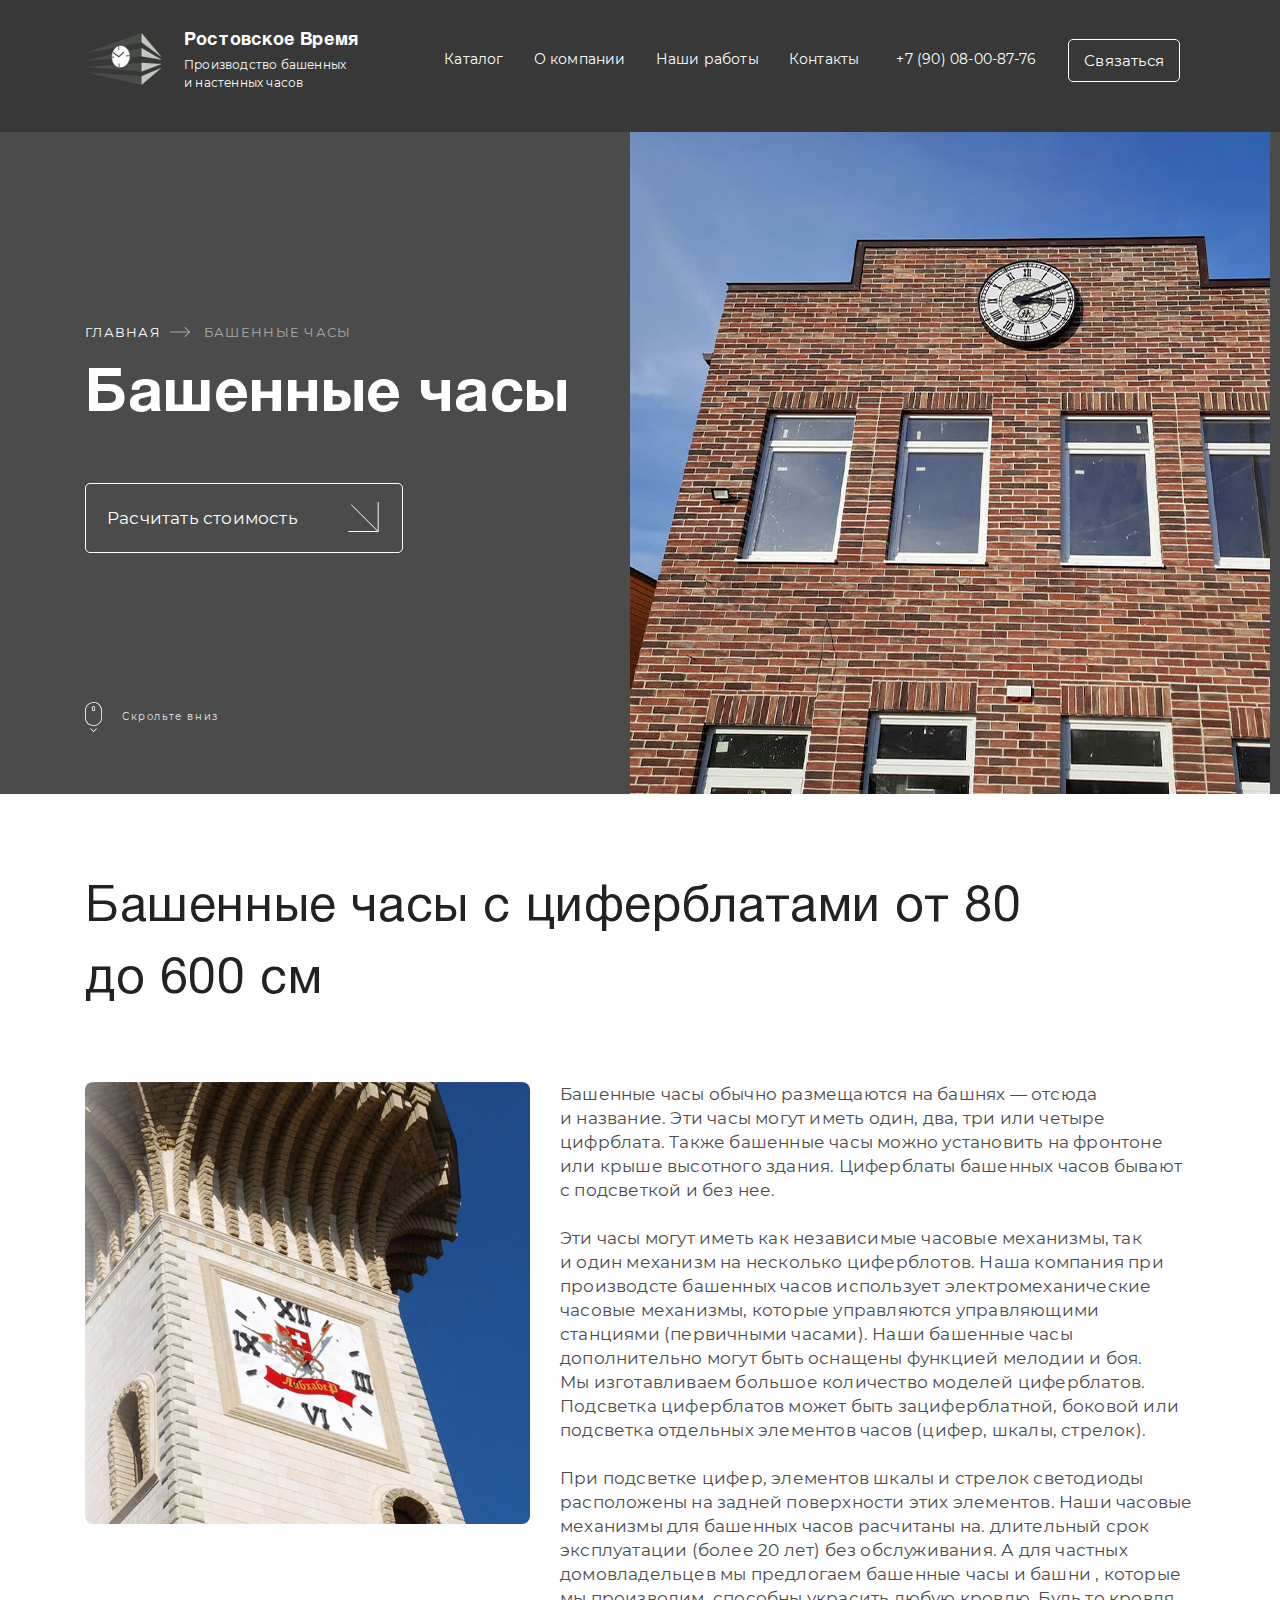
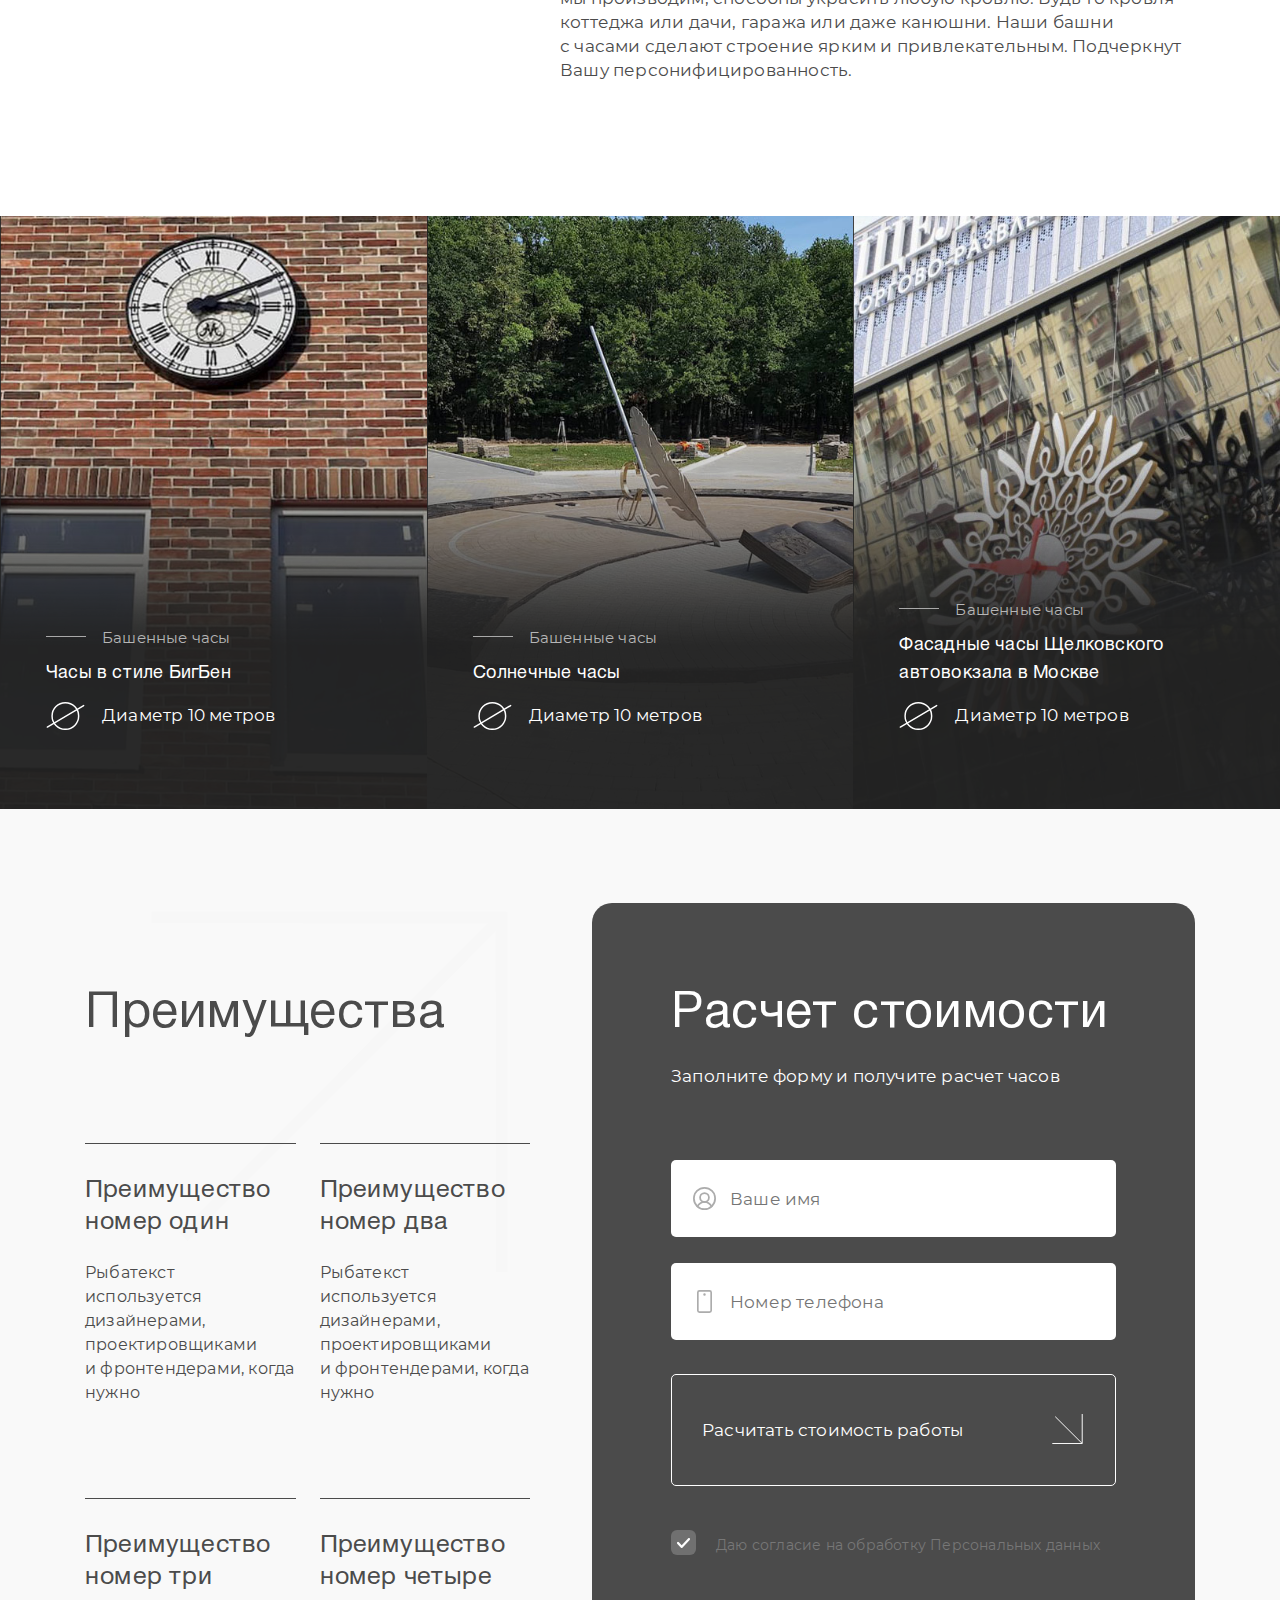
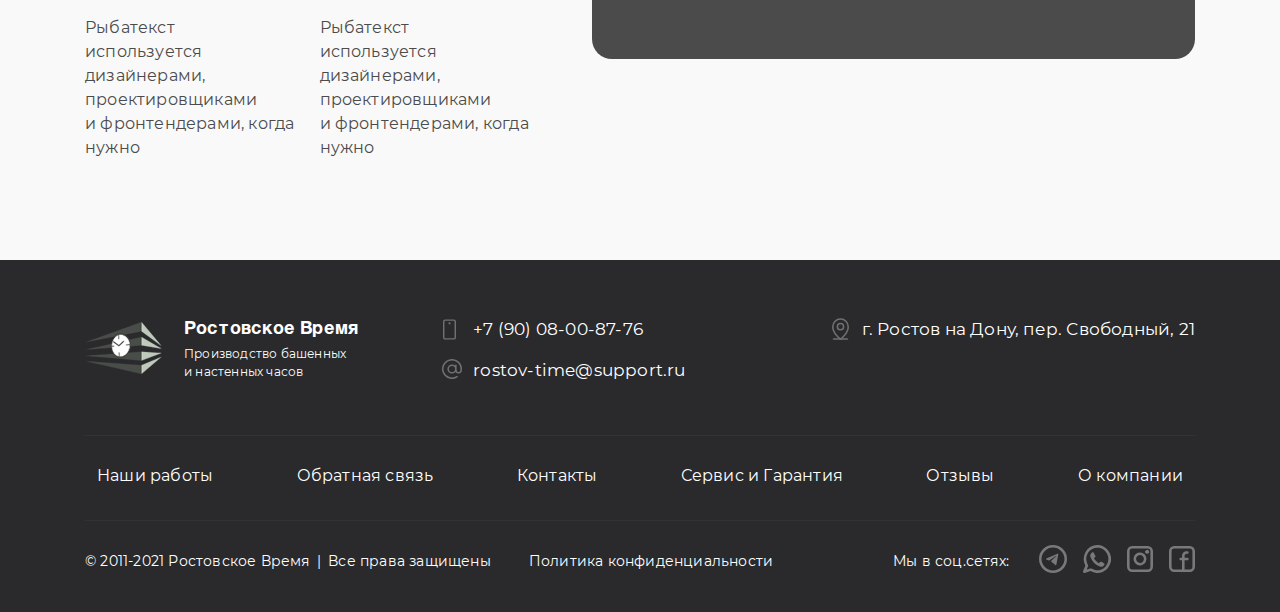
==== commit 47a459e2: "правки" ====
--- a/categories.html
+++ b/categories.html
@@ -1 +1,414 @@
-<!DOCTYPE html><html lang="ru"><head><meta charset="UTF-8"><meta name="viewport" content="width=device-width,initial-scale=1"><link rel="shortcut icon" href="favicon.ico" type="image/x-icon"><meta http-equiv="X-UA-Compatible" content="ie=edge"><meta name="theme-color" content="#4b4b4b"><title>Главная</title><link rel="stylesheet" href="https://cdn.jsdelivr.net/npm/@fancyapps/ui/dist/fancybox.css"><link rel="stylesheet" href="css/vendor.css"><link rel="stylesheet" href="css/main.css"><script src="https://cdn.jsdelivr.net/npm/@fancyapps/ui@4.0/dist/fancybox.umd.js"></script><script defer="defer" src="js/main.js"></script></head><body><div class="page d-flex flex-column"><div class="page__row page__row--wrapper flex-grow-1"><div class="page__cell container-fluid"><div class="page__row page__row--header"><div class="page__cell container"><header class="header"><div class="header__row row flex-nowrap justify-content-between justify-content-lg-start align-items-center"><div class="header__cell header__cell--logo col-auto"><a href="#" class="logo d-flex align-items-center"><img class="logo__picture" src="img/logo.png" alt="Logo"> <span class="logo__content"><span class="logo__title d-lg-none d-xl-block">Ростовское Время</span> <span class="logo__desc d-none d-xl-block">Производство башенных<br>и настенных часов</span></span></a></div><div class="header__cell d-block d-lg-none col-auto"><div class="row row-mr-0 align-items-center"><div class="col-auto col-pd-0"><button class="btn-tel btn-reset d-flex justify-content-center align-items-center"><img class="btn-tel__icon" src="img/mobile-call.svg" alt="tel"></button></div><div class="col-auto col-pd-0"><button class="hamburger btn-reset" data-target="#nav"><img class="hamburger__icon" src="img/hamburger.svg" alt="hamburger"></button></div></div></div><div class="header__cell header__cell--nav col-auto flex-grow-1"><nav class="nav row align-items-center justify-content-between d-block d-lg-flex" id="nav"><div class="nav__top col-auto"><div class="nav__logo d-lg-none"><a href="#" class="logo logo--nav d-inline-flex align-items-center"><img class="logo__picture logo__picture--nav" src="img/logo.png" alt="Logo"> <span class="logo__content logo__content--nav"><span class="logo__title logo__title--nav d-lg-none d-xl-block">Ростовское Время</span></span></a></div><ul class="nav__menu d-lg-flex list-reset"><li class="nav__item"><a class="nav__link" href="#">Каталог</a></li><li class="nav__item"><a class="nav__link" href="#">О компании</a></li><li class="nav__item"><a class="nav__link" href="#">Наши работы</a></li><li class="nav__item"><a class="nav__link" href="#">Контакты</a></li></ul></div><div class="nav__contacts col-auto"><div class="row row-mr-16 align-items-center d-none d-lg-flex"><div class="col-auto col-pd-16"><a class="nav__tel" href="tel:+79008008776">+7 (90) 08-00-87-76</a></div><div class="col-auto col-pd-16"><a class="nav__btn btn btn--default btn--sm d-inline-flex justify-content-center align-items-center user-select-none" href="#">Связаться</a></div></div><div class="nav__contacts-bottom d-lg-none"><div class="nav__contacts-block d-flex"><i class="nav__contacts-icon tel"></i> <a class="nav__contacts-text" href="mailto:rostov-time@support.ru">+7 (90) 08-00-87-76</a></div><div class="nav__contacts-block d-flex"><i class="nav__contacts-icon email"></i> <a class="nav__contacts-text" href="mailto:rostov-time@support.ru">rostov-time@support.ru</a></div><div class="nav__contacts-block d-flex"><i class="nav__contacts-icon pin"></i> <span class="nav__contacts-text">г. Ростов на Дону,<br class="d-lg-none">пер. Свободный, 21</span></div></div></div></nav><span class="nav__overlay" data-target="#nav"></span></div></div></header></div></div><div class="page__row bg-color-tundora"><div class="page__cell container"><div class="top d-lg-flex align-items-center"><div class="top__bg bg-cover" style="background-image: url(img/top-bg.jpg);"></div><div class="top__content text-center-mobile"><div class="top__breadcrumbs breadcrumbs d-none d-lg-block"><ul class="breadcrumbs__items breadcrumbs__items--top text-uppercase"><li class="breadcrumbs__item"><a href="#" class="breadcrumbs__link breadcrumbs__link--top">главная</a></li><li class="breadcrumbs__item"><span class="breadcrumbs__span">Башенные часы</span></li></ul></div><h1 class="top__title title title--h1 bold">Башенные часы</h1><div class="top__btn-wrapper"><a class="top__btn btn btn--default btn--lg d-inline-flex justify-content-center align-items-center user-select-none" href="#"><span class="btn__text">Расчитать стоимость</span> <i class="icon"><svg class="icon__svg icon__svg--btn-arrow fill-none"><use xlink:href="img/sprite.svg#btn-arrow"></use></svg></i></a></div><a class="scroll-down btn-reset d-none d-lg-flex align-items-lg-center js-scroll" id="scroll-down" href="#text">Скрольте вниз</a></div></div></div></div><div class="page__row bg-color-wild-sand-mobile" id="text"><div class="page__cell container"><section class="section section--text"><h2 class="section__title title title--h2 light color-dark text-center-mobile">Башенные часы с циферблатами от 80 до 600 см</h2><div class="section__row row"><div class="section__cell section__cell--image col-12 col-xl-5 col-xxl-6 col-pd-21"><img class="section__picture" src="img/image-1.jpg" alt="image"></div><div class="section__cell section__cell--text col-12 col-xl-7 col-xxl-6 col-pd-21"><p class="text text--24">Башенные часы обычно размещаются на башнях — отсюда и название. Эти часы могут иметь один, два, три или четыре цифрблата. Также башенные часы можно установить на фронтоне или крыше высотного здания. Циферблаты башенных часов бывают с подсветкой и без нее.</p><p class="text text--24">Эти часы могут иметь как независимые часовые механизмы, так и один механизм на несколько циферблотов. Наша компания при производсте башенных часов использует электромеханические часовые механизмы, которые управляются управляющими станциями (первичными часами). Наши башенные часы дополнительно могут быть оснащены функцией мелодии и боя. Мы изготавливаем большое количество моделей циферблатов. Подсветка циферблатов может быть зациферблатной, боковой или подсветка отдельных элементов часов (цифер, шкалы, стрелок).</p><p class="text text--24">При подсветке цифер, элементов шкалы и стрелок светодиоды расположены на задней поверхности этих элементов. Наши часовые механизмы для башенных часов расчитаны на. длительный срок эксплуатации (более 20 лет) без обслуживания. А для частных домовладельцев мы предлогаем башенные часы и башни ‚ которые мы производим, способны украсить любую кровлю. Будь то кровля коттеджа или дачи, гаража или даже канюшни. Наши башни с часами сделают строение ярким и привлекательным. Подчеркнут Вашу персонифицированность.</p></div></div></section></div></div><div class="page__row"><div class="page__cell container"><section class="section section--works"><h2 class="section__title title title--h2 light text-center-mobile color-dark d-lg-none">Реализованные проекты часов</h2></section></div></div></div><div class="page__row"><div class="page__cell container-fluid"><div class="works"><ul class="works__items row row-mr-0 list-reset"><li class="works__item col-12 col-sm-6 col-md-4 col-pd-0"><div class="work height-fluid d-flex flex-column justify-content-end align-items-start bg-cover" style="background-image: url(img/work-image-1.jpg);"><a class="work__link" href="#"></a><div class="work__content"><p class="work__text">Башенные часы</p><h4 class="work__title title title--h4 light">Часы в стиле БигБен</h4><p class="work__diameter">Диаметр 10 метров</p></div></div></li><li class="works__item col-12 col-sm-6 col-md-4 col-pd-0"><div class="work height-fluid d-flex flex-column justify-content-end align-items-start bg-cover" style="background-image: url(img/work-image-2.jpg);"><a class="work__link" href="#"></a><div class="work__content"><p class="work__text">Башенные часы</p><h4 class="work__title title title--h4 light">Солнечные часы</h4><p class="work__diameter">Диаметр 10 метров</p></div></div></li><li class="works__item col-12 col-sm-6 col-md-4 col-pd-0"><div class="work height-fluid d-flex flex-column justify-content-end align-items-start bg-cover" style="background-image: url(img/work-image-3.jpg);"><a class="work__link" href="#"></a><div class="work__content"><p class="work__text">Башенные часы</p><h4 class="work__title title title--h4 light">Фасадные часы Щелковского автовокзала в Москве</h4><p class="work__diameter">Диаметр 10 метров</p></div></div></li></ul></div></div></div><div class="page__row bg-color-alabaster"><div class="page__cell container"><section class="section section--default section--advantages-form"><div class="section__row row"><div class="section__cell section__cell--advantages col-12 col-xl-5 col-xxl-6"><h2 class="section__title title title--h2 title--mrb-0 light text-center-mobile">Преимущества</h2><div class="advantages"><ul class="advantages__items row row-mr-12 list-reset"><li class="advantages__item col-12 col-sm-12 col-lg-6 col-pd-12"><div class="advantages__block"><h4 class="advantages__title title title--h4 light">Преимущество номер один</h4><p class="advantages__desc">Рыбатекст используется дизайнерами, проектировщиками и фронтендерами, когда нужно</p></div></li><li class="advantages__item col-12 col-sm-12 col-lg-6 col-pd-12"><div class="advantages__block"><h4 class="advantages__title title title--h4 light">Преимущество номер два</h4><p class="advantages__desc">Рыбатекст используется дизайнерами, проектировщиками и фронтендерами, когда нужно</p></div></li><li class="advantages__item col-12 col-sm-12 col-lg-6 col-pd-12"><div class="advantages__block"><h4 class="advantages__title title title--h4 light">Преимущество номер три</h4><p class="advantages__desc">Рыбатекст используется дизайнерами, проектировщиками и фронтендерами, когда нужно</p></div></li><li class="advantages__item col-12 col-sm-12 col-lg-6 col-pd-12"><div class="advantages__block"><h4 class="advantages__title title title--h4 light">Преимущество номер четыре</h4><p class="advantages__desc">Рыбатекст используется дизайнерами, проектировщиками и фронтендерами, когда нужно</p></div></li></ul></div></div><div class="section__cell section__cell--form col-12 col-xl-7 col-xxl-6"><form class="form" action="#"><div class="form__wrapper"><div class="form__content"><div class="form__block"><header class="form__header"><h2 class="form__title title title--h2 light">Расчет стоимости</h2><p class="form__subtitle">Заполните форму и получите расчет часов</p></header><div class="form__body"><div class="form__group"><div class="form__group-wrapper"><span class="form__icon pointer-events-none d-flex justify-content-center align-items-center"><img class="form__icon-picture form__icon-picture--1" src="img/form-input1.svg" alt="form-icon"> </span><input type="text" name="userName" placeholder="Ваше имя" class="form__control form__control-input control-reset border-radius-6"></div></div><div class="form__group"><div class="form__group-wrapper"><span class="form__icon pointer-events-none d-flex justify-content-center align-items-center"><img class="form__icon-picture form__icon-picture--2" src="img/form-input2.svg" alt="form-icon"> </span><input type="tel" name="userTel" placeholder="Номер телефона" class="form__control form__control-input control-reset border-radius-6" maxlength="18"></div></div><div class="form__group form__group--btn"><button class="form__btn btn btn--default btn--shadow btn--xl btn--fluid text-left-mobile d-inline-flex justify-content-between align-items-center" type="submit"><span class="btn__text">Расчитать стоимость работы</span> <i class="icon"><svg class="icon__svg icon__svg--btn-arrow fill-none"><use xlink:href="img/sprite.svg#btn-arrow"></use></svg></i></button></div><div class="agree"><label class="agree__label"><input type="checkbox" name="agree" checked="" class="agree__checkbox"> <i class="agree__icon border-radius-2 d-flex justify-content-center align-items-center"><img class="agree__checked" src="img/checked.png" alt="checked"></i></label> Даю согласие на обработку <a href="#" class="agree__link white" target="_blank">Персональных данных</a></div></div></div></div></div></form></div></div></section></div></div><div class="page__row page__row--footer"><div class="page__cell container"><footer class="footer"><div class="footer__top"><div class="footer__row row justify-content-between"><div class="footer__cell col-12 col-lg-auto text-center-mobile"><a href="#" class="footer-logo d-inline-flex align-items-center"><img class="footer-logo__picture" src="img/logo.png" alt="Logo"> <span class="footer-logo__content"><span class="footer-logo__title d-lg-none d-xl-block">Ростовское Время</span> <span class="footer-logo__desc d-lg-none d-xl-block">Производство башенных<br>и настенных часов</span></span></a></div><div class="footer__col col-12 col-lg-auto"><div class="footer__row row"><div class="footer__cell footer__cell--contacts col-12 col-lg-auto"><div class="footer__contacts d-flex flex-column align-items-center d-lg-block"><div class="footer__contacts-block d-flex justify-content-center justify-content-lg-start"><i class="footer__contacts-icon tel"></i> <a class="footer__contacts-text" href="tel:+79008008776">+7 (90) 08-00-87-76</a></div><div class="footer__contacts-block d-flex justify-content-center justify-content-lg-start"><i class="footer__contacts-icon email"></i> <a class="footer__contacts-text" href="mailto:rostov-time@support.ru">rostov-time@support.ru</a></div></div></div><div class="footer__cell footer__cell--contacts col-12 col-lg-auto"><div class="footer__contacts d-flex flex-column align-items-center d-lg-block"><div class="footer__contacts-block d-flex justify-content-center justify-content-lg-start"><i class="footer__contacts-icon pin"></i> <span class="footer__contacts-text">г. Ростов на Дону,<br class="d-lg-none">пер. Свободный, 21</span></div></div></div></div></div></div></div><div class="footer__middle"><nav class="footer__nav"><button class="footer__nav-btn btn-reset d-lg-none active" data-target="#footer-nav">Навигация <img class="footer__nav-icon d-lg-none" src="img/arrow-bottom-2.png" alt="arrow"></button><ul class="footer__nav-menu justify-content-between d-lg-flex list-reset active" id="footer-nav"><li class="footer__nav-item"><a class="footer__nav-link" href="#">Наши работы</a></li><li class="footer__nav-item"><a class="footer__nav-link" href="#">Обратная связь</a></li><li class="footer__nav-item"><a class="footer__nav-link" href="#">Контакты</a></li><li class="footer__nav-item"><a class="footer__nav-link" href="#">Сервис и Гарантия</a></li><li class="footer__nav-item"><a class="footer__nav-link" href="#">Отзывы</a></li><li class="footer__nav-item"><a class="footer__nav-link" href="#">О компании</a></li></ul></nav></div><div class="footer__bottom"><div class="footer__row text-center-mobile row justify-content-between align-items-start align-items-xl-center"><div class="footer__cell col-12 col-lg-auto"><p class="footer__copy">© 2011-2021 Ростовское Время <span class="footer__separator">|</span> Все права защищены</p></div><div class="footer__cell col-12 col-lg-auto"><p class="footer__privacy-policy"><a class="footer__privacy-policy-link" href="#">Политика конфиденциальности</a></p></div><div class="footer__cell col-12 col-lg-auto"><div class="footer__row footer__row--social row align-items-center justify-content-center justify-content-lg-start flex-nowrap"><div class="footer__cell--social col-auto"><p class="footer__text">Мы в соц.сетях:</p></div><div class="footer__cell--social col-auto"><div class="social"><ul class="social__items row row-mr-8 d-flex align-items-center list-reset"><li class="social__item col-auto col-pd-8"><a class="social__link" href="#" target="_blank"><img class="social__picture telegram" src="img/ftr-telegram.svg" alt="telegram"></a></li><li class="social__item col-auto col-pd-8"><a class="social__link" href="#" target="_blank"><img class="social__picture viber" src="img/ftr-viber.svg" alt="telegram"></a></li><li class="social__item col-auto col-pd-8"><a class="social__link" href="#" target="_blank"><img class="social__picture inst" src="img/ftr-inst.svg" alt="telegram"></a></li><li class="social__item col-auto col-pd-8"><a class="social__link" href="#" target="_blank"><img class="social__picture fb" src="img/ftr-fb.svg" alt="telegram"></a></li></ul></div></div></div></div></div></div></footer></div></div></div></div></body></html>+<!DOCTYPE html>
+<html lang="ru">
+
+<head>
+  <meta charset="UTF-8">
+  <meta name="viewport" content="width=device-width, initial-scale=1.0">
+  <link rel="shortcut icon" href="favicon.ico" type="image/x-icon">
+  <meta http-equiv="X-UA-Compatible" content="ie=edge">
+  <meta name="theme-color" content="#4b4b4b">
+  <title>Главная</title>
+  <link rel="stylesheet" href="https://cdn.jsdelivr.net/npm/@fancyapps/ui/dist/fancybox.css"/>
+  <link rel="stylesheet" href="css/vendor.css">
+  <link rel="stylesheet" href="css/main.css">
+  <script src="https://cdn.jsdelivr.net/npm/@fancyapps/ui@4.0/dist/fancybox.umd.js"></script>
+  <script defer src="js/main.js"></script>
+</head>
+
+<body>
+  <div class="page d-flex flex-column">
+    <div class="page__row page__row--wrapper flex-grow-1">
+      <div class="page__cell container-fluid">
+        <div class="page__row page__row--header">
+  <div class="page__cell container">
+    <header class="header">
+      <div class="header__row row flex-nowrap justify-content-between justify-content-lg-start align-items-center">
+        <div class="header__cell header__cell--logo col-auto">
+          <a href="#" class="logo d-flex align-items-center">
+            <img class="logo__picture" src="img/logo.png" alt="Logo">
+            <span class="logo__content">
+              <span class="logo__title d-lg-none d-xl-block">Ростовское Время</span>
+              <span class="logo__desc d-none d-xl-block">Производство башенных<br> и настенных часов</span>
+            </span>
+          </a>
+        </div>
+        <div class="header__cell d-block d-lg-none col-auto">
+          <div class="row row-mr-0 align-items-center">
+            <div class="col-auto col-pd-0">
+              <button class="btn-tel btn-reset d-flex justify-content-center align-items-center">
+                <img class="btn-tel__icon" src="img/mobile-call.svg" alt="tel">
+              </button>
+            </div>
+            <div class="col-auto col-pd-0">
+              <button class="hamburger btn-reset" data-target="#nav">
+                <img class="hamburger__icon" src="img/hamburger.svg" alt="hamburger">
+              </button>
+            </div>
+          </div>
+        </div>
+        <div class="header__cell header__cell--nav col-auto flex-grow-1">
+          <nav class="nav row align-items-center justify-content-between d-block d-lg-flex" id="nav">
+            <div class="nav__top col-auto">
+              <div class="nav__logo d-lg-none">
+                <a href="#" class="logo logo--nav d-inline-flex align-items-center">
+                  <img class="logo__picture logo__picture--nav" src="img/logo.png" alt="Logo">
+                  <span class="logo__content logo__content--nav">
+                    <span class="logo__title logo__title--nav d-lg-none d-xl-block">Ростовское Время</span>
+                  </span>
+                </a>
+              </div>
+              <ul class="nav__menu d-lg-flex list-reset">
+                <li class="nav__item">
+                  <a class="nav__link" href="#">Каталог</a>
+                </li>
+                <li class="nav__item">
+                  <a class="nav__link" href="#">О компании</a>
+                </li>
+                <li class="nav__item">
+                  <a class="nav__link" href="#">Наши работы</a>
+                </li>
+                <li class="nav__item">
+                  <a class="nav__link" href="#">Контакты</a>
+                </li>
+              </ul>
+            </div>
+            <div class="nav__contacts col-auto">
+              <div class="row row-mr-16 align-items-center d-none d-lg-flex">
+                <div class="col-auto col-pd-16">
+                  <a class="nav__tel" href="tel:+79008008776">+7 (90) 08-00-87-76</a>
+                </div>
+                <div class="col-auto col-pd-16">
+                  <a class="nav__btn btn btn--default btn--sm  d-inline-flex justify-content-center align-items-center user-select-none" href="#">Связаться</a>
+                </div>
+              </div>
+              <div class="nav__contacts-bottom d-lg-none">
+                <div class="nav__contacts-block d-flex">
+                  <i class="nav__contacts-icon tel"></i>
+                  <a class="nav__contacts-text" href="mailto:rostov-time@support.ru">+7 (90) 08-00-87-76</a>
+                </div>
+                <div class="nav__contacts-block d-flex">
+                  <i class="nav__contacts-icon email"></i>
+                  <a class="nav__contacts-text" href="mailto:rostov-time@support.ru">rostov-time@support.ru</a>
+                </div>
+                <div class="nav__contacts-block d-flex">
+                  <i class="nav__contacts-icon pin"></i>
+                  <span class="nav__contacts-text">г. Ростов на Дону,<br class="d-lg-none"> пер. Свободный, 21</span>
+                </div>
+              </div>
+            </div>
+          </nav>
+          <span class="nav__overlay" data-target="#nav"></span>
+        </div>
+      </div>
+    </header>
+  </div>
+</div>
+        <div class="page__row bg-color-tundora">
+    <div class="page__cell container">
+        <div class="top d-lg-flex align-items-center">
+            <div class="top__bg bg-cover" style="background-image: url(img/top-bg.jpg);"></div>
+            <div class="top__content text-center-mobile">
+                <div class="top__breadcrumbs breadcrumbs d-none d-lg-block">
+                    <ul class="breadcrumbs__items breadcrumbs__items--top text-uppercase">
+                        <li class="breadcrumbs__item">
+                            <a href="#" class="breadcrumbs__link breadcrumbs__link--top">главная</a>
+                        </li>
+                        <li class="breadcrumbs__item">
+                            <span class="breadcrumbs__span">Башенные часы</span>
+                        </li>
+                    </ul>
+                </div>
+                <h1 class="top__title title title--h1 bold">Башенные часы</h1>
+                <div class="top__btn-wrapper">
+                    <a class="top__btn btn btn--default btn--lg d-inline-flex justify-content-center align-items-center user-select-none" href="#">
+                        <span class="btn__text">Расчитать стоимость</span>
+                        <i class="icon">
+                            <svg class="icon__svg icon__svg--btn-arrow fill-none">
+                                <use xlink:href="img/sprite.svg#btn-arrow"></use>
+                            </svg>
+                        </i>
+                    </a>
+                </div>
+                <a class="scroll-down btn-reset d-none d-lg-flex align-items-lg-center js-scroll" id="scroll-down" href="#text">Скрольте вниз</a>
+            </div>
+        </div>
+    </div>
+</div>
+        <div class="page__row bg-color-wild-sand-mobile" id="text">
+    <div class="page__cell container">
+        <section class="section section--text">
+            <h2 class="section__title title title--h2 light color-dark text-center-mobile">Башенные часы с циферблатами от 80 до 600 см</h2>
+            <div class="section__row row">
+                <div class="section__cell section__cell--image col-12 col-xl-5 col-xxl-6 col-pd-21">
+                    <img class="section__picture" src="img/image-1.jpg" alt="image">
+                </div>
+                <div class="section__cell section__cell--text col-12 col-xl-7 col-xxl-6 col-pd-21">
+                    <p class="text text--24">Башенные часы обычно размещаются на башнях — отсюда и название. Эти часы могут иметь один, два, три или четыре цифрблата. Также башенные часы можно установить на фронтоне или крыше высотного здания. Циферблаты башенных часов бывают с подсветкой и без нее.</p>
+                    <p class="text text--24">Эти часы могут иметь как независимые часовые механизмы, так и один механизм на несколько циферблотов. Наша компания при производсте башенных часов использует электромеханические часовые механизмы, которые управляются управляющими станциями (первичными часами). Наши башенные часы дополнительно могут быть оснащены функцией мелодии и боя. Мы изготавливаем большое количество моделей циферблатов. Подсветка циферблатов может быть зациферблатной, боковой или подсветка отдельных элементов часов (цифер, шкалы, стрелок).</p>
+                    <p class="text text--24">При подсветке цифер, элементов шкалы и стрелок светодиоды расположены на задней поверхности этих элементов. Наши часовые механизмы для башенных часов расчитаны на. длительный срок эксплуатации (более 20 лет) без обслуживания. А для частных домовладельцев мы предлогаем башенные часы и башни ‚ которые мы производим, способны украсить любую кровлю. Будь то кровля коттеджа или дачи, гаража или даже канюшни. Наши башни с часами сделают строение ярким и привлекательным. Подчеркнут Вашу персонифицированность.</p>
+                </div>
+            </div>
+        </section>
+    </div>
+</div>
+        <div class="page__row">
+    <div class="page__cell container">
+        <section class="section section--works">
+            <h2 class="section__title title title--h2 light text-center-mobile color-dark d-lg-none">Реализованные проекты часов</h2>
+        </div>
+    </div>
+</div>
+<div class="page__row">
+    <div class="page__cell container-fluid">
+        <div class="works">
+            <ul class="works__items row row-mr-0 list-reset">
+                <li class="works__item col-12 col-sm-6 col-md-4 col-pd-0">
+                    <div class="work height-fluid object-fit-wrapper d-flex flex-column justify-content-end align-items-start bg-cover">
+                        <a class="work__link" href="#"></a>
+                        <img class="work__picture object-fit-cover" src="img/work-image-1.jpg" alt="work picture">
+                        <div class="work__content">
+                            <p class="work__text">Башенные часы</p>
+                            <h4 class="work__title title title--h4 light">Часы в стиле БигБен</h4>
+                            <p class="work__diameter">Диаметр 10 метров</p>
+                        </div>
+                    </div>
+                </li>
+                <li class="works__item col-12 col-sm-6 col-md-4 col-pd-0">
+                    <div class="work height-fluid object-fit-wrapper d-flex flex-column justify-content-end align-items-start bg-cover">
+                        <a class="work__link" href="#"></a>
+                        <img class="work__picture object-fit-cover" src="img/work-image-2.jpg" alt="work picture">
+                        <div class="work__content">
+                            <p class="work__text">Башенные часы</p>
+                            <h4 class="work__title title title--h4 light">Солнечные часы</h4>
+                            <p class="work__diameter">Диаметр 10 метров</p>
+                        </div>
+                    </div>
+                </li>
+                <li class="works__item col-12 col-sm-6 col-md-4 col-pd-0">
+                    <div class="work height-fluid object-fit-wrapper d-flex flex-column justify-content-end align-items-start bg-cover">
+                        <a class="work__link" href="#"></a>
+                        <img class="work__picture object-fit-cover" src="img/work-image-3.jpg" alt="work picture">
+                        <div class="work__content">
+                            <p class="work__text">Башенные часы</p>
+                            <h4 class="work__title title title--h4 light">Фасадные часы Щелковского автовокзала в Москве</h4>
+                            <p class="work__diameter">Диаметр 10 метров</p>
+                        </div>
+                    </div>
+                </li>
+            </ul>
+        </div>
+    </div>
+</div>
+        <div class="page__row bg-color-alabaster">
+    <div class="page__cell container">
+        <section class="section section--default section--advantages-form">
+            <div class="section__row row">
+                <div class="section__cell section__cell--advantages col-12 col-xl-5 col-xxl-6">
+                    <h2 class="section__title title title--h2 title--mrb-0 light text-center-mobile">Преимущества</h2>
+                    <div class="advantages">
+                        <ul class="advantages__items row row-mr-12 list-reset">
+                            <li class="advantages__item col-12 col-sm-12 col-lg-6 col-pd-12">
+                                <div class="advantages__block">
+                                    <h4 class="advantages__title title title--h4 light">Преимущество номер один</h4>
+                                    <p class="advantages__desc">Рыбатекст используется дизайнерами, проектировщиками и фронтендерами, когда нужно</p>
+                                </div>
+                            </li>
+                            <li class="advantages__item col-12 col-sm-12 col-lg-6 col-pd-12">
+                                <div class="advantages__block">
+                                    <h4 class="advantages__title title title--h4 light">Преимущество номер два</h4>
+                                    <p class="advantages__desc">Рыбатекст используется дизайнерами, проектировщиками и фронтендерами, когда нужно</p>
+                                </div>
+                            </li>
+                            <li class="advantages__item col-12 col-sm-12 col-lg-6 col-pd-12">
+                                <div class="advantages__block">
+                                    <h4 class="advantages__title title title--h4 light">Преимущество номер три</h4>
+                                    <p class="advantages__desc">Рыбатекст используется дизайнерами, проектировщиками и фронтендерами, когда нужно</p>
+                                </div>
+                            </li>
+                            <li class="advantages__item col-12 col-sm-12 col-lg-6 col-pd-12">
+                                <div class="advantages__block">
+                                    <h4 class="advantages__title title title--h4 light">Преимущество номер четыре</h4>
+                                    <p class="advantages__desc">Рыбатекст используется дизайнерами, проектировщиками и фронтендерами, когда нужно</p>
+                                </div>
+                            </li>
+                        </ul>
+                    </div>
+                </div>
+                <div class="section__cell section__cell--form col-12 col-xl-7 col-xxl-6">
+                    <form class="form" action="#">
+                        <div class="form__wrapper">
+                            <div class="form__content">
+                                <div class="form__block">
+                                    <header class="form__header">
+                                        <h2 class="form__title title title--h2 light">Расчет стоимости</h2>
+                                        <p class="form__subtitle">Заполните форму и получите расчет часов</p>
+                                    </header>
+                                    <div class="form__body">
+                                        <div class="form__group">
+                                            <div class="form__group-wrapper">
+                                                <span class="form__icon pointer-events-none d-flex justify-content-center align-items-center">
+                                                    <img class="form__icon-picture form__icon-picture--1" src="img/form-input1.svg" alt="form-icon">
+                                                </span>
+                                                <input type="text" name="userName" placeholder="Ваше имя" class="form__control form__control-input control-reset border-radius-6">
+                                            </div>
+                                        </div>
+                                        <div class="form__group">
+                                            <div class="form__group-wrapper">
+                                                <span class="form__icon pointer-events-none d-flex justify-content-center align-items-center">
+                                                    <img class="form__icon-picture form__icon-picture--2" src="img/form-input2.svg" alt="form-icon">
+                                                </span>
+                                                <input type="tel" name="userTel" placeholder="Номер телефона" class="form__control form__control-input control-reset border-radius-6" maxlength="18">
+                                            </div>
+                                        </div>
+                                        <div class="form__group form__group--btn">
+                                            <button class="form__btn btn btn--default btn--shadow btn--xl btn--fluid text-left-mobile d-inline-flex justify-content-between align-items-center" type="submit">
+                                                <span class="btn__text">Расчитать стоимость работы</span>
+                                                <i class="icon">
+                                                    <svg class="icon__svg icon__svg--btn-arrow fill-none">
+                                                        <use xlink:href="img/sprite.svg#btn-arrow"></use>
+                                                    </svg>
+                                                </i>
+                                            </button>
+                                        </div>
+                                        <div class="agree">
+                                            <label class="agree__label">
+                                                <input type="checkbox" name="agree" checked="" class="agree__checkbox">
+                                                <i class="agree__icon border-radius-2 d-flex justify-content-center align-items-center">
+                                                    <img class="agree__checked" src="img/checked.png" alt="checked">
+                                                </i>
+                                            </label>
+                                            Даю согласие на обработку <a href="#" class="agree__link white" target="_blank">Персональных данных</a>
+                                        </div>
+                                    </div>
+                                </div>
+                            </div>
+                        </div>
+                    </form>
+                </div>
+            </div>
+        </section>
+    </div>
+</div>
+        <div class="page__row page__row--footer">
+  <div class="page__cell container">
+    <footer class="footer">
+      <div class="footer__top">
+        <div class="footer__row row justify-content-between">
+          <div class="footer__cell col-12 col-lg-auto text-center-mobile">
+            <a href="#" class="footer-logo d-inline-flex align-items-center">
+              <img class="footer-logo__picture" src="img/logo.png" alt="Logo">
+              <span class="footer-logo__content">
+                <span class="footer-logo__title d-lg-none d-xl-block">Ростовское Время</span>
+                <span class="footer-logo__desc d-lg-none d-xl-block">Производство башенных<br> и настенных часов</span>
+              </span>
+            </a>
+          </div>
+          <div class="footer__col col-12 col-lg-auto">
+            <div class="footer__row row">
+              <div class="footer__cell footer__cell--contacts col-12 col-lg-auto">
+                <div class="footer__contacts d-flex flex-column align-items-center d-lg-block">
+                  <div class="footer__contacts-block d-flex justify-content-center justify-content-lg-start">
+                    <i class="footer__contacts-icon tel"></i>
+                    <a class="footer__contacts-text" href="tel:+79008008776">+7 (90) 08-00-87-76</a>
+                  </div>
+                  <div class="footer__contacts-block d-flex justify-content-center justify-content-lg-start">
+                    <i class="footer__contacts-icon email"></i>
+                    <a class="footer__contacts-text" href="mailto:rostov-time@support.ru">rostov-time@support.ru</a>
+                  </div>
+                </div>
+              </div>
+              <div class="footer__cell footer__cell--contacts col-12 col-lg-auto">
+                <div class="footer__contacts d-flex flex-column align-items-center d-lg-block">
+                  <div class="footer__contacts-block d-flex justify-content-center justify-content-lg-start">
+                    <i class="footer__contacts-icon pin"></i>
+                    <span class="footer__contacts-text">г. Ростов на Дону,<br class="d-lg-none"> пер. Свободный, 21</span>
+                  </div>
+                </div>
+              </div>
+            </div>
+          </div>
+        </div>
+      </div>
+      <div class="footer__middle">
+        <nav class="footer__nav">
+          <button class="footer__nav-btn btn-reset d-lg-none active" data-target="#footer-nav">
+            Навигация
+            <img class="footer__nav-icon d-lg-none" src="img/arrow-bottom-2.png" alt="arrow">
+          </button>
+          <ul class="footer__nav-menu justify-content-between d-lg-flex list-reset active" id="footer-nav">
+            <li class="footer__nav-item">
+              <a class="footer__nav-link" href="#">Наши работы</a>
+            </li>
+            <li class="footer__nav-item">
+              <a class="footer__nav-link" href="#">Обратная связь</a>
+            </li>
+            <li class="footer__nav-item">
+              <a class="footer__nav-link" href="#">Контакты</a>
+            </li>
+            <li class="footer__nav-item">
+              <a class="footer__nav-link" href="#">Сервис и Гарантия</a>
+            </li>
+            <li class="footer__nav-item">
+              <a class="footer__nav-link" href="#">Отзывы</a>
+            </li>
+            <li class="footer__nav-item">
+              <a class="footer__nav-link" href="#">О компании</a>
+            </li>
+          </ul>
+        </nav>
+      </div>
+      <div class="footer__bottom">
+        <div class="footer__row text-center-mobile row justify-content-between align-items-start align-items-xl-center">
+          <div class="footer__cell col-12 col-lg-auto">
+            <p class="footer__copy">© 2011-2021 Ростовское Время <span class="footer__separator">|</span> Все права защищены</p>
+          </div>
+          <div class="footer__cell col-12 col-lg-auto">
+            <p class="footer__privacy-policy">
+              <a class="footer__privacy-policy-link" href="#">Политика конфиденциальности</a>
+            </p>
+          </div>
+          <div class="footer__cell col-12 col-lg-auto">
+            <div class="footer__row footer__row--social row align-items-center justify-content-center justify-content-lg-start flex-nowrap">
+              <div class="footer__cell--social col-auto">
+                <p class="footer__text">Мы в соц.сетях:</p>
+              </div>
+              <div class="footer__cell--social col-auto">
+                <div class="social">
+                  <ul class="social__items row row-mr-8 d-flex align-items-center list-reset">
+                    <li class="social__item col-auto col-pd-8">
+                      <a class="social__link" href="#" target="_blank">
+                        <img class="social__picture telegram" src="img/ftr-telegram.svg" alt="telegram">
+                      </a>
+                    </li>
+                    <li class="social__item col-auto col-pd-8">
+                      <a class="social__link" href="#" target="_blank">
+                        <img class="social__picture viber" src="img/ftr-viber.svg" alt="telegram">
+                      </a>
+                    </li>
+                    <li class="social__item col-auto col-pd-8">
+                      <a class="social__link" href="#" target="_blank">
+                        <img class="social__picture inst" src="img/ftr-inst.svg" alt="telegram">
+                      </a>
+                    </li>
+                    <li class="social__item col-auto col-pd-8">
+                      <a class="social__link" href="#" target="_blank">
+                        <img class="social__picture fb" src="img/ftr-fb.svg" alt="telegram">
+                      </a>
+                    </li>
+                  </ul>
+                </div>
+              </div>
+            </div>
+          </div>
+        </div>
+      </div>
+    </footer>
+  </div>
+</div>
+      </div>
+    </div>
+  </div>
+
+</body>
+
+</html>--- a/css/main.css
+++ b/css/main.css
@@ -1 +1,2541 @@
-:root{--font-family:"Montserrat";--header-height:132px;--container-width:1360px;--container-offset:15px;--color-white:#fff;--color-dark:#222;--color-tundora:#4B4B4B;--color-mine-shaft:#383838;--color-mine-shaft-2:#3F3F3F;--color-wild-sand:#F4F4F4;--color-sliver:#B9B9B9;--color-shark:#2A2A2C;--color-dove-gray:#707070;--color-jumbo:#79797A;--color-nobel:#b6b6b6;--color-alabaster:#F9F9F9}.custom-checkbox__field:checked+.custom-checkbox__content::after{opacity:1}.custom-checkbox__field:focus+.custom-checkbox__content::before{outline:red solid 2px;outline-offset:2px}.custom-checkbox__field:disabled+.custom-checkbox__content{opacity:.4;pointer-events:none}@font-face{font-family:Montserrat;src:url(../fonts/Montserrat/Montserrat-Regular.woff2) format("woff2");font-weight:400;font-display:swap;font-style:normal}@font-face{font-family:HelveticaNeueCyr;src:url(../fonts/HelveticaNeueCyr/HelveticaNeueCyr-Bold.woff2) format("woff2");font-weight:700;font-display:swap;font-style:normal}@font-face{font-family:HelveticaNeueCyr;src:url(../fonts/HelveticaNeueCyr/HelveticaNeueCyr-Roman.woff2) format("woff2");font-weight:300;font-display:swap;font-style:normal}*,::after,::before{margin:0;padding:0;-webkit-box-sizing:border-box;box-sizing:border-box}body{margin:0;min-width:320px;min-height:100%;font-size:17px;line-height:1.4118;color:var(--color-tundora);letter-spacing:.2px}img{height:auto;max-width:100%;-o-object-fit:cover;object-fit:cover}a{text-decoration:none}.is-hidden{display:none!important}.title{font-family:HelveticaNeueCyr,sans-serif}.title--mrb-0{margin-bottom:0!important}.title--h1{font-size:60px;line-height:1.2;letter-spacing:.6px}@media (max-width:991px){:root{--header-height:95px}body{font-size:15px;line-height:1.3333;overflow-x:hidden}.title--h1{font-size:31px}}.title--h2{font-size:50px;line-height:1.44;letter-spacing:.6px}@media (max-width:991px){.title--h2{font-size:28px;line-height:1.5089;letter-spacing:.2px}.title--h2-mobile{line-height:1.215}}.title--h4{font-size:25px;line-height:1.52;letter-spacing:.6px}.regular{font-weight:400}.bold{font-weight:700}.light{font-weight:300}.text-uppercase{text-transform:uppercase}.text-left{text-align:left}@media (max-width:991px){.title--h4{font-size:17px;line-height:1.3118}.text-left-mobile{text-align:left!important}.text-center-mobile{text-align:center}}.text-center{text-align:center}.text-right{text-align:right}.text-justify{text-align:justify}.bg-cover{background-size:cover}.bg-contain{background-size:contain}.bg-color-alabaster{background-color:var(--color-alabaster)}.bg-color-tundora{background-color:var(--color-tundora)}@media (max-width:991px){.bg-color-wild-sand-mobile{background-color:var(--color-wild-sand)}}.bg-overlay{position:relative;z-index:1}.bg-overlay::before{content:"";height:100%;width:100%;position:absolute;left:0;top:0;z-index:-1;background-color:rgba(12,12,12,.65)}.color-dark{color:var(--color-dark)}.btn-reset{border:none;padding:0;background:0 0;cursor:pointer}.list-reset{list-style:none}.input-reset{-webkit-appearance:none;-moz-appearance:none;appearance:none;border:none;border-radius:0;background-color:#fff}.input-reset::-webkit-search-cancel-button,.input-reset::-webkit-search-decoration,.input-reset::-webkit-search-results-button,.input-reset::-webkit-search-results-decoration{display:none}.visually-hidden{position:absolute;overflow:hidden;margin:-1px;border:0;padding:0;width:1px;height:1px;clip:rect(0 0 0 0)}.icon__svg--social{color:var(--color-jumbo);height:28px;width:28px}.container-fluid{padding-left:0;padding-right:0}.js-focus-visible :focus:not(.focus-visible){outline:0}.dis-scroll{overflow:hidden;height:100vh;position:fixed;left:0;top:0;width:100%}.page{height:100vh;font-family:var(--font-family,sans-serif);-webkit-text-size-adjust:100%;scroll-behavior:smooth}.overflow-hidden{overflow:hidden}.user-select-none{-webkit-user-select:none;-moz-user-select:none;-ms-user-select:none;user-select:none}.pointer-events-none{pointer-events:none}.height-fluid{height:100%}.row-mr-0{margin-left:0;margin-right:0}.row-mr-8{margin-left:-8px;margin-right:-8px}.row-mr-11{margin-left:-11px;margin-right:-11px}.row-mr-12{margin-left:-12px;margin-right:-12px}.row-mr-16{margin-left:-16px;margin-right:-16px}.row-mr-42{margin-left:-42px;margin-right:-42px}.col-pd-0{padding-left:0;padding-right:0}.col-pd-8{padding-left:8px;padding-right:8px}.col-pd-11{padding-left:11px;padding-right:11px}.col-pd-12{padding-left:12px;padding-right:12px}.col-pd-16{padding-left:16px;padding-right:16px}.col-pd-42{padding-left:42px;padding-right:42px}.text{letter-spacing:.2px;margin-bottom:59px}.text--24{margin-bottom:24px}.section--default{padding-top:94px;padding-bottom:100px}@media (max-width:991px){.text--24{margin-bottom:20px}.section--default{padding-top:44px}}.section__header{padding:42px 0 45px}.section__cell--content{margin-bottom:62px}@media (min-width:1200px){.section__cell--content{padding-top:24px}}.section__cell--advantages{padding-top:75px;background:url(../img/advantages-arrow.png) calc(100% - 37px) 8px no-repeat}@media (max-width:991px){.section__cell--content{margin-bottom:52px}.section__cell--advantages{background:0 0;padding-top:0}}@media (min-width:1440px){.container{max-width:var(--container-width)}.section__cell--text{padding-top:28px}.col-xxl-6{-ms-flex:0 0 50%;-webkit-box-flex:0;flex:0 0 50%;max-width:50%}.d-xxl-block{display:block!important}}@media (min-width:992px){.section__cell--text{padding-bottom:40px}}.section__cell--image{margin-bottom:22px}.section__main-title{font-size:64px;line-height:1.202;color:var(--color-dark);letter-spacing:1.4px;margin-bottom:20px}@media (min-width:1200px){.section__main-title{font-size:104px;margin-bottom:62px}}@media (max-width:991px){.section__main-title{font-size:58px;margin-bottom:16px}}.section__title{margin-bottom:66px}.section__picture{border-radius:8px}@media (max-width:991px){.section__title{margin-bottom:28px}.section__text{line-height:1.6;margin-bottom:20px}}.section__btn-wrapper{padding:63px 15px 71px;text-align:center}.btn{cursor:pointer;background-color:transparent;border:1px solid transparent;position:relative;z-index:1;font-size:19px;line-height:1;padding-left:15px;padding-right:15px;text-align:center;border-radius:5px;-webkit-transition:.3s ease-out;-o-transition:.3s ease-out;transition:.3s ease-out}.btn--default{border-color:var(--color-white);color:var(--color-white)}.btn--default:hover{background-color:var(--color-white);color:var(--color-tundora)}.btn--primary{border-color:var(--color-dark);color:var(--color-dark)}.btn--primary:hover{background-color:var(--color-dark);color:var(--color-white)}.btn--sm{height:43px;font-size:15px;min-width:150px}.btn--lg{height:70px;min-width:221px;font-size:17px;letter-spacing:.2px;padding-left:21px;padding-right:21px}@media (max-width:991px){.btn--lg{min-width:290px}}@media (min-width:992px){.btn--xl{height:112px;min-width:293px;font-size:17px;line-height:1;padding-left:30px;padding-right:30px;letter-spacing:.2px}.home__dots.dots{right:calc(50% - 430px)}}@media (max-width:991px){.btn--xl{height:90px;padding-bottom:3px;min-width:233px;line-height:1.4118;font-size:17px}}.btn--fluid{width:100%;max-width:100%;min-width:0}.icon--fill-none{fill:none}.icon--stroke-none{stroke:none}.icon__svg{fill:currentColor;stroke:currentColor}.icon__svg--btn-arrow{margin-left:50px;margin-right:2px;height:30px;width:31px;stroke-width:6px}.icon .fill-none{fill:none}.icon .stroke-none{stroke:none}.home__dots.dots{position:absolute;top:300px;left:auto;bottom:auto;width:20px;z-index:100}@media (min-width:1200px){.home__dots.dots{right:calc(50% - 550px)}}@media (min-width:1440px){.home__dots.dots{right:calc(50% - 645px)}}.swiper-slide{height:auto}@media (max-width:991px){.icon__svg--btn-arrow{margin-left:27px;margin-right:0}.home__dots.dots{width:auto;bottom:47px;left:50%;-webkit-transform:translateX(-50%);-ms-transform:translateX(-50%);transform:translateX(-50%);top:auto}.dots{padding-top:27px}}.dots .swiper-pagination-bullet{height:13px;width:13px;margin:0;padding:4px;background-clip:content-box;background-color:var(--color-white);opacity:.4;-webkit-transition:.3s;-o-transition:.3s;transition:.3s}.dots .swiper-pagination-bullet-active{opacity:1;-webkit-transform:scale(1.5);-ms-transform:scale(1.5);transform:scale(1.5)}.dots--gray .swiper-pagination-bullet{background-color:#d2d2d2}.carousel-nav{margin-right:-20px}.next,.prev{color:#0f0f0f;padding:10px;cursor:pointer;margin:0 10px}.prev__icon{-webkit-transform:rotate(180deg);-ms-transform:rotate(180deg);transform:rotate(180deg)}.next__icon,.prev__icon{height:45px;width:41px}.swiper-overflow-visible{overflow:visible}.breadcrumbs__items{color:rgba(34,34,34,.52);line-height:1.4667;font-size:13px}.breadcrumbs__items--top{color:rgba(255,255,255,.52)}.breadcrumbs__item{display:inline;letter-spacing:1.3px}.breadcrumbs__item+.breadcrumbs__item::before{content:"";margin:0 9px 0 5px;font-size:inherit;display:inline-block;vertical-align:middle;position:relative;top:-2px;height:10px;width:20px;background:url(../img/breadcrumb-arrow.png) top left no-repeat}.breadcrumbs__link{color:#222}.breadcrumbs__link--top{color:var(--color-white)}.page__row--header{background-color:var(--color-mine-shaft);height:var(--header-height)}.page__row--header-abs{position:absolute;left:0;top:0;width:100%;z-index:1000;background-color:transparent;border-bottom:1px solid rgba(255,255,255,.15)}.header{padding:28px 0 40px}@media (max-width:991px){.dots .swiper-pagination-bullet{margin:0 1px!important}.page__row--header{height:auto}.header{padding:0}.header__row{margin-left:-5px;height:var(--header-height);margin-right:-5px}.header__cell{padding-left:5px;padding-right:5px}}.header__cell--logo{margin-right:80px}@media (max-width:1439px){.header__cell--logo{margin-right:40px}}@media (max-width:991px){.header__cell--logo{margin-right:0}.header__cell--nav{position:absolute;z-index:1000}}.footer-logo,.logo{color:var(--color-white);position:relative;z-index:1}.footer-logo--nav,.logo--nav{color:inherit}.footer-logo__picture,.logo__picture{margin-right:22px;position:relative;top:-1px;width:77px}.footer-logo__title,.logo__title{display:block;font-size:18px;font-family:HelveticaNeueCyr,sans-serif;font-weight:700;letter-spacing:.2px;margin-bottom:3px}.footer-logo__desc,.logo__desc{font-size:12px;line-height:1.5;letter-spacing:.2px}@media (max-width:991px){.logo{width:170px}.logo__picture{width:66px;margin-right:8px}.logo__title{line-height:1.2;font-size:15px}}.logo__picture--nav{width:100px;margin-right:16px}.logo__title--nav{font-size:16px;margin-bottom:0;padding-top:4px}.nav{color:var(--color-white);padding-top:11px}@media (max-width:1439px){.nav{font-size:14px;padding:0 15px}}@media (max-width:991px){.nav{position:fixed;top:0;left:0;z-index:1000;background-color:#fafafa;color:var(--color-dark);height:100vh;max-height:100%;overflow:auto;margin:0;padding:0 0 30px;max-width:252px;width:100%;-ms-transform:translate3d(-100%,0,0);-webkit-transform:translate3d(-100%,0,0);transform:translate3d(-100%,0,0);-webkit-transition:left .6s cubic-bezier(.4,.2,0,1);-o-transition:left .6s cubic-bezier(.4,.2,0,1);transition:left .6s cubic-bezier(.4,.2,0,1)}.nav.active{left:252px}.nav__menu{border-top:1px solid #f0f0f0;border-bottom:1px solid #f0f0f0;margin:0 -15px}}.nav__item{margin-right:47px}@media (max-width:1439px){.nav__item{margin-right:30px}}.nav__item:last-of-type{margin-right:0}.nav__link{color:inherit;-webkit-transition:.2s;-o-transition:.2s;transition:.2s}.nav__link:hover{color:rgba(255,255,255,.85)}@media (max-width:991px){.nav__item{margin-right:0;border-bottom:1px solid #f0f0f0}.nav__item:last-of-type{border-bottom:none}.nav__link{font-size:17px;padding:15px 15px 16px;display:block}.nav__link:hover{color:inherit}.nav__top{background-color:var(--color-white);padding-top:32px;margin-bottom:60px}.nav__overlay{background-color:rgba(0,0,0,.62);position:fixed;left:0;top:0;bottom:0;right:0;z-index:-1;opacity:0;visibility:hidden;-webkit-transition:z-index .3s linear,opacity .3s linear,visibility .3s linear;-o-transition:z-index .3s linear,opacity .3s linear,visibility .3s linear;transition:z-index .3s linear,opacity .3s linear,visibility .3s linear}.nav__overlay.active{z-index:500;opacity:1;visibility:visible}}.nav__logo{margin-bottom:39px}.nav__tel{color:inherit}@media (max-width:1439px){.nav__tel{font-size:14px}.nav__btn{min-width:auto}.work__btn{min-width:100%}}.nav__contacts-icon{min-height:20px}.nav__contacts-icon.tel{background-position:1px 0;font-size:15px}.btn-tel{height:38px;width:38px;border:1px solid rgba(255,255,255,.27);border-radius:50%;position:relative;top:-3px;margin-right:13px}.btn-tel__icon{width:15px}.hamburger{padding:13px;margin-right:-13px}.home{color:var(--color-white)}.home__item{position:relative;z-index:1}.home__item::before{content:"";display:block;height:100%;width:100%;z-index:-1;position:absolute;left:0;top:0;background:-webkit-gradient(linear,left top,left bottom,from(rgba(12,12,12,.71)),color-stop(1%,rgba(12,12,12,.6)),color-stop(94%,rgba(13,13,13,.38)),to(rgba(11,11,11,.36)));background:-o-linear-gradient(top,rgba(12,12,12,.71) 0,rgba(12,12,12,.6) 1%,rgba(13,13,13,.38) 94%,rgba(11,11,11,.36) 100%);background:linear-gradient(to bottom,rgba(12,12,12,.71) 0,rgba(12,12,12,.6) 1%,rgba(13,13,13,.38) 94%,rgba(11,11,11,.36) 100%)}.home__wrapper{height:100vh;min-height:600px;max-height:796px;padding-bottom:109px}.home__content{max-width:766px}.home__title{margin-top:18px;margin-bottom:34px}@media (max-width:991px){.home__wrapper{padding-top:150px}.home__content{text-align:center}.home__title{margin-top:12px}}.home__text{font-size:13px;display:block;letter-spacing:1.2px}@media (min-width:992px){.disc-num.swiper-pagination-bullets{right:calc(50% - 450px)}}@media (min-width:1200px){.disc-num.swiper-pagination-bullets{right:calc(50% - 550px)}}@media (min-width:1440px){.disc-num.swiper-pagination-bullets{right:calc(50% - 665px)}}.disc-num.swiper-pagination-bullets{counter-reset:slides-num;color:#fff;position:absolute;bottom:78px;left:auto;z-index:50;text-align:left;padding-left:50px;width:auto;font-size:18px}.disc-num::after,.disc-num::before{display:inline-block;vertical-align:middle;line-height:1;position:relative;top:-3px}.disc-num::before{content:"/";color:inherit}.disc-num::after{content:counter(slides-num,decimal-leading-zero);font-size:14px;margin-left:3px;letter-spacing:1px}.disc-num .swiper-pagination-bullet{display:inline-block;cursor:default;counter-increment:slides-num;margin-right:5px;position:absolute;left:0;top:0;background:0 0}.disc-num .swiper-pagination-bullet::after{content:counter(slides-num,decimal-leading-zero);font-size:18px;line-height:1;text-align:right;position:absolute;right:-37px;top:0;opacity:0;z-index:50;letter-spacing:1px}.disc-num .swiper-pagination-bullet-active::after{opacity:1;z-index:100}.disc-num .swiper-pagination-bullet::before{display:none}.section--first{padding-top:72px;padding-bottom:122px}.catalog__item{margin-bottom:22px}@media (max-width:991px){.section--first{padding-top:52px;padding-bottom:57px}.catalog__items{margin-left:-4.5px;margin-right:-4.5px}.catalog__item{padding-left:4.5px;padding-right:4.5px;margin-bottom:9px}}.catalog__block{text-align:center;background-color:var(--color-tundora);padding:13px 20px 34px;color:var(--color-white);border-radius:8px;-webkit-transition:.3s;-o-transition:.3s;transition:.3s}.catalog__block:hover{background-color:var(--color-dark)}.catalog__icon{color:var(--color-sliver);height:132px}@media (max-width:991px){.catalog__block{padding-bottom:23px}.catalog__icon{height:102px}.catalog__text{font-size:17px;line-height:1.4117}}.icon__svg--catalog-1{width:90px;height:68px;margin-top:37px}@media (max-width:991px){.icon__svg--catalog-1{margin-top:17px;width:76px}}.icon__svg--catalog-2{width:136px;height:80px;margin-top:31px}@media (max-width:991px){.icon__svg--catalog-2{margin-top:5px;width:111px}}.icon__svg--catalog-3{width:84px;height:81px;margin-top:25px}@media (max-width:991px){.icon__svg--catalog-3{margin-top:13px;width:68px}}.icon__svg--catalog-4{width:121px;height:99px;margin-top:12px}@media (max-width:991px){.icon__svg--catalog-4{margin-top:3px;width:102px}}.icon__svg--catalog-5{width:70px;height:91px;margin-top:20px}@media (max-width:991px){.icon__svg--catalog-5{margin-top:6px;width:56px}}.icon__svg--catalog-6{width:44px;height:111px}@media (max-width:991px){.icon__svg--catalog-6{margin-top:3px;height:86px}.section--works{padding-top:42px}.works__dots{padding-bottom:30px}}.work{background-color:var(--color-mine-shaft-2);color:var(--color-white);position:relative;z-index:1}.work::before{content:"";height:100%;width:100%;position:absolute;left:0;top:0;z-index:-1;background:url(../img/work-overlay.png) top left/cover no-repeat}.work__link{width:100%;display:block;padding-bottom:139%}.work__content,.work__wrapper{padding:72px 46px 79px}.work__content{position:absolute;left:0;z-index:10;padding-top:0;padding-bottom:0;bottom:79px}@media (max-width:991px){.work__content{padding-left:29px;padding-right:29px;bottom:33px}}.work__text{margin-bottom:12px;padding-left:56px;position:relative;z-index:1;color:var(--color-nobel);font-size:15px}.work__text::before{content:"";width:40px;height:1px;background-color:#a9a9a9;position:absolute;left:0;top:9px;z-index:1}@media (max-width:991px){.work__text::before{width:23px;top:7px}.work__text{font-size:12px;padding-left:35px;margin-bottom:5px}}.work__title{margin-bottom:15px;letter-spacing:.2px}@media (max-width:1439px){.work__title{font-size:18px}}@media (max-width:991px){.work__title{font-size:17px;margin-bottom:7px}}@media (max-width:1439px){.work__title-h2{font-size:30px}}.work__diameter{background:url(../img/diametr.svg) top left/39px 28px no-repeat;padding-left:56px;padding-top:1px;min-height:28px}.advantages{margin-bottom:50px}@media (min-width:1200px){.advantages{margin-bottom:0}}.advantages__item{margin-top:93px}.advantages__block{border-top:1px solid #4b4b4b;padding-top:31px}@media (max-width:991px){.work__diameter{background-size:23px 16px;font-size:12px;padding-left:33px;background-position:0 1px}.section--advantages-form{padding-bottom:0}.advantages{margin-bottom:97px}.advantages__item{margin-top:76px}.advantages__item:first-of-type{margin-top:56px}.advantages__block{padding-top:22px}}.advantages__title{line-height:1.28;letter-spacing:.2px;margin-bottom:22px;min-height:64px;padding-right:30px}@media (max-width:991px){.advantages__title{font-size:20px;padding-right:0;min-height:auto;margin-bottom:17px}}.advantages__desc{font-size:16px;line-height:1.5}@media (max-width:991px){.advantages__desc{font-size:15px;line-height:1.6}}.form__wrapper{margin-left:32px;padding:75px 79px 103px;position:relative;z-index:1;background-color:var(--color-tundora);border-radius:20px}.form__content{color:var(--color-white);margin-left:auto;position:relative;z-index:1}.form__picture{position:absolute;right:444px;top:-98px;z-index:-1;max-width:none}.form__header{margin-bottom:72px}.form__title{margin-bottom:14px}.form__group{margin-bottom:26px}.form__group--btn{margin-bottom:50px;padding-top:8px}.form__group-wrapper{position:relative;z-index:1}.form__icon{position:absolute;left:0;top:0;z-index:1;height:100%;width:66px}.error{color:red}.form__control{background-color:var(--color-white);border:none;color:#939393;font-size:17px;font-family:inherit;letter-spacing:.2px;padding-left:20px;padding-right:20px;width:100%;border-radius:5px}.form__icon+.form__control-input{padding-left:59px}.form__icon-picture--1{width:23px}.form__icon-picture--2{width:15px}.form__control-input{height:77px}.form__control-textarea{resize:none;overflow:auto;min-height:174px;padding-top:18px;padding-bottom:18px}.agree{padding-left:45px;position:relative;font-size:14px;color:#777}.agree__label{position:absolute;left:0;top:-6px;z-index:1}.agree__checkbox{display:none}.agree__icon{height:25px;width:25px;cursor:pointer;display:block;background-color:#707070;border-radius:6px}.agree__checked{opacity:0;-webkit-transition:.3s;-o-transition:.3s;transition:.3s}.agree__checkbox:checked~.agree__icon .agree__checked{opacity:1}.agree__link{color:inherit;-webkit-transition:.3s;-o-transition:.3s;transition:.3s}.agree__link:hover{color:var(--color-white)}@media (max-width:991px){.form__wrapper{padding:46px 15px 61px;margin:0 -15px;border-radius:0}.form__header{text-align:center;margin-bottom:32px}.form__title{margin-bottom:8px}.form__subtitle{font-size:17px;line-height:1.4118}.form__group{margin-bottom:17px;padding-top:0}.form__group--btn{margin-bottom:25px}.form__control-input{height:62px}.form__icon{width:56px}.form__icon+.form__control-input{padding-left:49px}.agree__label{top:1px}}.section--contacts{padding-top:168px;color:var(--color-dark)}.contacts{max-width:600px;min-height:700px;position:relative;z-index:1}@media (max-width:991px){.section--contacts{padding-top:0;padding-bottom:30px}.map{background:url(../img/map-2.jpg) top center no-repeat;height:355px;margin:0 -15px 25px;display:block}.contacts{margin-left:-8px;margin-right:-8px;min-height:auto;padding-top:5px}}.contacts__item{margin-bottom:50px;min-width:254px}@media (max-width:991px){.contacts__item{min-width:auto;padding-left:8px;padding-right:8px;max-width:50%;-webkit-box-flex:1;-ms-flex:1 1 50%;flex:1 1 50%;margin-bottom:2px;min-height:37px}}.contacts__text{display:block;position:relative;z-index:1;font-size:21px;font-family:HelveticaNeueCyr,sans-serif;font-weight:300;padding-left:50px}.contacts__text::before{content:"";height:30px;width:31px;background:url(../img/arrow-right-bottom.svg) top left no-repeat;position:absolute;left:0;top:-4px;z-index:1}@media (max-width:991px){.contacts__text{font-size:14px;line-height:1.2143;padding-left:24px}.contacts__text::before{background-size:15px 15px;top:-1px}}.contacts__pin{display:none}.section--stages{color:var(--color-white);padding:132px 0 202px}.swiper-slide--stages{padding-left:7.5px;padding-right:7.5px}@media (min-width:992px){.contacts__map{background:url(../img/map.jpg) top left no-repeat;height:741px;width:961px;position:absolute;left:521px;top:-172px;z-index:-1}.contacts__pin{position:absolute;z-index:1;display:block}.contacts__pin--1{left:90px;top:623px}.contacts__pin--2{left:140px;top:638px}.contacts__pin--3{left:172px;top:653px}.contacts__pin--4{left:90px;top:623px}.contacts__pin--5{left:204px;top:597px}.contacts__pin--6{left:231px;top:634px}.contacts__pin--7{left:183px;top:424px}.contacts__pin--8{left:261px;top:494px}.contacts__pin--9{left:217px;top:496px}.contacts__pin--10{left:307px;top:597px}.contacts__pin--11{left:730px;top:563px}.swiper-slide--stages::before{content:"";height:17px;width:59px;background:url(../img/arrow-right.png) top left no-repeat;position:absolute;right:-24px;top:31px;z-index:50}.swiper-slide--stages:last-of-type::before{display:none}.stages__dots{margin-top:30px}}@media (max-width:991px){.section--stages{padding-top:48px;padding-bottom:50px}.swiper-slide--stages{width:305px}}.stages{margin-left:-7.5px;margin-right:-7.5px}.stage{background-color:var(--color-white);border-radius:8px;padding:36px 18px 34px;color:#0c0c0c;position:relative;z-index:1}.stage::before{content:attr(data-count);color:var(--color-wild-sand);font-size:66px;font-family:HelveticaNeueCyr,sans-serif;font-weight:300;position:absolute;bottom:11px;right:23px;z-index:-1}.stage__icon{height:72px;width:72px;border-radius:50%;background-color:var(--color-tundora);color:var(--color-white);margin-bottom:29px}.stage__text{font-size:15px;line-height:1.467}.icon__svg--step-1{height:24px;width:24px}.icon__svg--step-2{height:24px;width:25px}.icon__svg--step-3{height:29px;width:30px}.icon__svg--step-4{height:30px;width:19px}.icon__svg--step-5{height:28px;width:24px}.page__row--content{padding-top:57px}.main-title{margin-bottom:28px}@media (max-width:991px){.main-title{font-size:31px;line-height:1.1936;letter-spacing:.2px;margin-bottom:22px}.gallery{margin-left:-15px;margin-right:-15px}}.gallery{margin-bottom:63px}@media (min-width:992px){.gallery__wrapper{display:-ms-grid;display:grid;-ms-grid-columns:(1fr)[4];grid-template-columns:repeat(4,1fr);-ms-grid-rows:(1fr)[4];grid-template-rows:repeat(4,1fr);grid-column-gap:23px;grid-row-gap:23px}.gallery__wrapper .swiper-slide--gallery:nth-of-type(1){-ms-grid-row:1;-ms-grid-row-span:2;-ms-grid-column:1;-ms-grid-column-span:2;grid-area:1/1/3/3}.gallery__wrapper .swiper-slide--gallery:nth-of-type(2){-ms-grid-row:1;-ms-grid-row-span:1;-ms-grid-column:3;-ms-grid-column-span:1;grid-area:1/3/2/4}.gallery__wrapper .swiper-slide--gallery:nth-of-type(3){-ms-grid-row:1;-ms-grid-row-span:1;-ms-grid-column:4;-ms-grid-column-span:1;grid-area:1/4/2/5}.gallery__wrapper .swiper-slide--gallery:nth-of-type(4){-ms-grid-row:2;-ms-grid-row-span:1;-ms-grid-column:3;-ms-grid-column-span:1;grid-area:2/3/3/4}.gallery__wrapper .swiper-slide--gallery:nth-of-type(5){-ms-grid-row:2;-ms-grid-row-span:1;-ms-grid-column:4;-ms-grid-column-span:1;grid-area:2/4/3/5}.gallery__wrapper .swiper-slide--gallery:nth-of-type(6){-ms-grid-row:3;-ms-grid-row-span:1;-ms-grid-column:1;-ms-grid-column-span:1;grid-area:3/1/4/2}.gallery__wrapper .swiper-slide--gallery:nth-of-type(7){-ms-grid-row:3;-ms-grid-row-span:1;-ms-grid-column:2;-ms-grid-column-span:1;grid-area:3/2/4/3}.gallery__wrapper .swiper-slide--gallery:nth-of-type(8){-ms-grid-row:4;-ms-grid-row-span:1;-ms-grid-column:1;-ms-grid-column-span:1;grid-area:4/1/5/2}.gallery__wrapper .swiper-slide--gallery:nth-of-type(9){-ms-grid-row:4;-ms-grid-row-span:1;-ms-grid-column:2;-ms-grid-column-span:1;grid-area:4/2/5/3}.gallery__wrapper .swiper-slide--gallery:nth-of-type(10){-ms-grid-row:3;-ms-grid-row-span:2;-ms-grid-column:3;-ms-grid-column-span:2;grid-area:3/3/5/5}}.gallery__link{display:block;overflow:hidden;border-radius:5px;position:relative;z-index:1;padding-bottom:80.5%}.gallery__link::before{content:"";height:100%;width:100%;position:absolute;left:0;top:0;z-index:10;background:url(../img/card-zoom-image.svg) center no-repeat rgba(56,56,56,.9);opacity:0;visibility:hidden;-webkit-transition:.2s;-o-transition:.2s;transition:.2s;border-radius:inherit;background-size:41px 41px}.gallery__link:hover::before{opacity:1;visibility:visible}@media (max-width:991px){.gallery__wrapper{margin-bottom:23px}.gallery__link{border-radius:0;padding-bottom:0;height:347px;max-width:320px;margin-left:auto;margin-right:auto}}.gallery__picture{position:absolute;left:0;top:0;height:100%;width:100%;z-index:1}.content__button{margin-bottom:27px;display:block;cursor:text;position:relative;z-index:1}.content__button-icon{position:absolute;right:5px;top:16px;z-index:1}@media (max-width:991px){.content__button{margin-bottom:22px;padding-right:40px}.content__wrapper{display:none}.content__wrapper.active{display:block}}.content__button img{-webkit-transition:.3s;-o-transition:.3s;transition:.3s}.content__button.active img{-webkit-transform:rotate(-180deg);-ms-transform:rotate(-180deg);transform:rotate(-180deg)}.content__wrapper{margin-bottom:67px}.content__wrapper:last-of-type{margin-bottom:0}.specifications__flex{border-top:1px solid #f7f7f7;padding:11px 0 8px}.specifications__flex:first-of-type{padding-top:8px}.specifications__flex:last-of-type{border-bottom:1px solid #f7f7f7}.specifications__block:first-of-type{min-width:180px}@media (min-width:1200px){.specifications__block:first-of-type{min-width:246px}}@media (max-width:991px){.specifications{font-size:17px}.specifications__flex{padding:7px 0 9px}.specifications__block:first-of-type{min-width:100%;color:#7c7c7c;margin-bottom:7px}.specifications__block:last-of-type{color:var(--color-dark)}}.top{position:relative;z-index:1;color:var(--color-white)}@media (min-width:992px){.description{padding-top:24px}.description p:not(.txt){line-height:1.7647;margin-bottom:31px}.txt{font-size:20px;line-height:1.6;margin-bottom:19px}.top{min-height:535px;height:calc(100vh - var(--header-height));max-height:662px;padding:40px 0}.top__bg{position:absolute;left:calc(50% - 10px);top:0;height:100%;width:50vw;z-index:100}}@media (min-width:1440px){.top{padding:60px 0 0}.top__content{min-height:432px}}@media (min-width:992px){.top__content{padding-right:50px;max-width:50%}}@media (max-width:991px){.top__bg{padding-bottom:88%;margin:0 -15px}.top__content{margin:0 -15px;background-color:#4b4b4b;overflow:hidden;padding:19px 0}}.top__title{margin:18px 0 51px}@media (max-width:991px){.top__title{margin-bottom:38px}}.top__btn{margin-bottom:50px}.scroll-down{font-size:10px;color:#eaeaea;padding-left:37px;position:absolute;bottom:62px;left:0;z-index:1;min-height:30px;letter-spacing:1.6px}@media (min-width:1440px){.scroll-down{bottom:112px}}.scroll-down::before{content:"";height:30px;width:18px;background:url(../img/category-scroll_down.svg) top left no-repeat;position:absolute;left:0;top:0;z-index:1}.section--text{padding:78px 0 70px}@media (max-width:991px){.section--text{padding-top:48px;padding-bottom:30px}.footer__row--social{margin-left:-8px;margin-right:-8px}}.page__row--footer{background-color:var(--color-shark);color:var(--color-white)}.social__link{display:block}.social__text{padding-bottom:4px}.social__picture.telegram{height:28px;width:28px}.social__picture.viber{width:28px}.social__picture.fb,.social__picture.inst{height:26px;width:26px}@media (max-width:991px){.footer__cell--social{padding-left:8px;padding-right:8px}}.footer__top{padding:57px 0 25px;border-bottom:1px solid rgba(255,255,255,.04)}.footer__middle{border-bottom:1px solid rgba(255,255,255,.04)}@media (max-width:991px){.footer__middle{padding-bottom:20px}}.footer__bottom{font-size:14px;padding:24px 0 33px}.footer-logo{margin-bottom:29px;text-align:left}@media (min-width:992px){.footer__cell--contacts{margin-right:116px}}.footer__cell--contacts:last-of-type{margin-right:0}@media (max-width:991px){.footer__bottom{color:#79797a;line-height:1.1429;padding-bottom:42px}.footer__nav-menu{display:none}.footer__nav-menu.active{display:block}}.footer__nav-link{color:var(--color-white);display:block;padding:29px 12px 32px;font-size:16px;-webkit-transition:.3s;-o-transition:.3s;transition:.3s}.footer__nav-link:hover{opacity:.4}@media (max-width:991px){.footer__nav-link{padding:10px 15px 7px;margin:0 -15px}}.footer__nav-btn{font-size:16px;color:#787878;text-transform:uppercase;letter-spacing:.8px;padding:33px 15px 18px;margin-left:-15px;margin-right:-15px;position:relative;z-index:1;width:calc(100% + 30px);text-align:left}.footer__nav-icon{position:absolute;right:15px;z-index:1;top:40px}@media (max-width:1199px){.footer__copy{margin-bottom:23px}}@media (max-width:991px){.footer__copy{margin-bottom:13px}}.footer__separator{margin:0 3px}@media (min-width:992px){.footer__privacy-policy{margin-right:82px}.footer__contacts-icon.tel,.nav__contacts-icon.tel{top:2px}}.footer__privacy-policy-link{color:var(--color-white)}@media (max-width:991px){.footer__privacy-policy{margin-bottom:42px}.footer__privacy-policy-link{color:inherit}}.footer__contacts-block,.nav__contacts-block{margin-bottom:17px}.footer__contacts-icon,.nav__contacts-icon{color:inherit;background-repeat:no-repeat;width:20px;min-height:22px;margin-right:10px;position:relative;z-index:1}.footer__contacts-icon.tel,.nav__contacts-icon.tel{background-image:url(../img/footer-tel-number.svg);background-size:13px 21px}.footer__contacts-icon.email,.nav__contacts-icon.email{background-image:url(../img/footer-email.svg);background-size:20px 20px;top:1px;left:-1px}@media (max-width:991px){.footer__contacts-block,.nav__contacts-block{margin-bottom:19px}.footer__contacts-icon.email,.nav__contacts-icon.email{top:-1px;left:-3px}}.footer__contacts-icon.pin,.nav__contacts-icon.pin{background-image:url(../img/footer-pin.svg);background-size:17px 22px;top:1px}@media (max-width:991px){.footer__contacts-icon.pin,.nav__contacts-icon.pin{top:-1px}}.footer__contacts-text,.nav__contacts-text{color:var(--color-dark);font-size:15px}.footer__contacts-text{font-size:17px;color:var(--color-white)}+:root {
+  --font-family: "Montserrat";
+  --header-height: 132px;
+  --container-width: 1360px;
+  --container-offset: 15px;
+  --color-white: #fff;
+  --color-dark: #222;
+  --color-tundora: #4B4B4B;
+  --color-mine-shaft: #383838;
+  --color-mine-shaft-2: #3F3F3F;
+  --color-wild-sand: #F4F4F4;
+  --color-sliver: #B9B9B9;
+  --color-shark: #2A2A2C;
+  --color-dove-gray: #707070;
+  --color-jumbo: #79797A;
+  --color-nobel: #b6b6b6;
+  --color-alabaster: #F9F9F9;
+}
+
+@media (max-width: 991px) {
+  :root {
+    --header-height: 95px;
+  }
+}
+/* stylelint-disable */
+/* stylelint-disable */
+.custom-checkbox__field:checked + .custom-checkbox__content::after {
+  opacity: 1;
+}
+
+.custom-checkbox__field:focus + .custom-checkbox__content::before {
+  outline: 2px solid #f00;
+  outline-offset: 2px;
+}
+
+.custom-checkbox__field:disabled + .custom-checkbox__content {
+  opacity: 0.4;
+  pointer-events: none;
+}
+
+/* stylelint-disable */
+/* stylelint-disable */
+@font-face {
+  font-family: "Montserrat";
+  src: url("../fonts/Montserrat/Montserrat-Regular.woff2") format("woff2");
+  font-weight: 400;
+  font-display: swap;
+  font-style: normal;
+}
+@font-face {
+  font-family: "HelveticaNeueCyr";
+  src: url("../fonts/HelveticaNeueCyr/HelveticaNeueCyr-Bold.woff2") format("woff2");
+  font-weight: 700;
+  font-display: swap;
+  font-style: normal;
+}
+@font-face {
+  font-family: "HelveticaNeueCyr";
+  src: url("../fonts/HelveticaNeueCyr/HelveticaNeueCyr-Roman.woff2") format("woff2");
+  font-weight: 300;
+  font-display: swap;
+  font-style: normal;
+}
+*,
+*::before,
+*::after {
+  margin: 0;
+  padding: 0;
+  -webkit-box-sizing: border-box;
+  box-sizing: border-box;
+}
+
+body {
+  margin: 0;
+  min-width: 320px;
+  min-height: 100%;
+  font-size: 17px;
+  line-height: 1.4118;
+  color: var(--color-tundora);
+  letter-spacing: 0.2px;
+}
+@media (max-width: 991px) {
+  body {
+    font-size: 15px;
+    line-height: 1.3333;
+    overflow-x: hidden;
+  }
+  body.active {
+    overflow: hidden;
+  }
+}
+
+img {
+  height: auto;
+  max-width: 100%;
+  -o-object-fit: cover;
+  object-fit: cover;
+}
+
+a {
+  text-decoration: none;
+}
+
+.is-hidden {
+  display: none !important;
+  /* stylelint-disable-line declaration-no-important */
+}
+
+.title {
+  font-family: "HelveticaNeueCyr", sans-serif;
+}
+.title--mrb-0 {
+  margin-bottom: 0 !important;
+}
+.title--h1 {
+  font-size: 60px;
+  line-height: 1.2;
+  letter-spacing: 0.6px;
+}
+@media (max-width: 991px) {
+  .title--h1 {
+    font-size: 31px;
+  }
+}
+.title--h2 {
+  font-size: 50px;
+  line-height: 1.44;
+  letter-spacing: 0.6px;
+}
+@media (max-width: 991px) {
+  .title--h2 {
+    font-size: 28px;
+    line-height: 1.5089;
+    letter-spacing: 0.2px;
+  }
+  .title--h2-mobile {
+    line-height: 1.215;
+  }
+}
+.title--h4 {
+  font-size: 25px;
+  line-height: 1.52;
+  letter-spacing: 0.6px;
+}
+@media (max-width: 991px) {
+  .title--h4 {
+    font-size: 17px;
+    line-height: 1.3118;
+  }
+}
+
+.regular {
+  font-weight: 400;
+}
+
+.bold {
+  font-weight: 700;
+}
+
+.light {
+  font-weight: 300;
+}
+
+.text-uppercase {
+  text-transform: uppercase;
+}
+
+.text-left {
+  text-align: left;
+}
+
+@media (max-width: 991px) {
+  .text-left-mobile {
+    text-align: left !important;
+  }
+}
+
+.text-center {
+  text-align: center;
+}
+
+@media (max-width: 991px) {
+  .text-center-mobile {
+    text-align: center;
+  }
+}
+
+.text-right {
+  text-align: right;
+}
+
+.text-justify {
+  text-align: justify;
+}
+
+.bg-cover {
+  background-size: cover;
+}
+
+.bg-contain {
+  background-size: contain;
+}
+
+.bg-color-alabaster {
+  background-color: var(--color-alabaster);
+}
+
+.bg-color-tundora {
+  background-color: var(--color-tundora);
+}
+
+@media (max-width: 991px) {
+  .bg-color-wild-sand-mobile {
+    background-color: var(--color-wild-sand);
+  }
+}
+
+.bg-overlay {
+  position: relative;
+  z-index: 1;
+}
+.bg-overlay::before {
+  content: "";
+  height: 100%;
+  width: 100%;
+  position: absolute;
+  left: 0;
+  top: 0;
+  z-index: -1;
+  background-color: rgba(12, 12, 12, 0.65);
+}
+
+.object-fit-wrapper {
+  position: relative;
+  z-index: 1;
+  display: block;
+  overflow: hidden;
+}
+
+.object-fit-cover, .object-fit-contain {
+  position: absolute;
+  left: 0;
+  top: 0;
+  height: 100%;
+  width: 100%;
+  z-index: 1;
+  -ms-transform: scale(1) perspective(600px);
+  -webkit-transform: scale(1) perspective(600px);
+  transform: scale(1) perspective(600px);
+  -webkit-transition: -webkit-transform 0.4s ease-in-out;
+  transition: -webkit-transform 0.4s ease-in-out;
+  -o-transition: transform 0.4s ease-in-out;
+  transition: transform 0.4s ease-in-out;
+  transition: transform 0.4s ease-in-out, -webkit-transform 0.4s ease-in-out;
+}
+
+.object-fit-contain {
+  -o-object-fit: contain;
+  object-fit: contain;
+}
+
+.object-fit-cover {
+  -o-object-fit: cover;
+  object-fit: cover;
+}
+
+.object-fit-wrapper:hover .object-fit-cover, .object-fit-wrapper:hover .object-fit-contain {
+  -webkit-transform: scale(1.1) perspective(600px);
+  transform: scale(1.1) perspective(600px);
+}
+
+.color-dark {
+  color: var(--color-dark);
+}
+
+.btn-reset {
+  border: none;
+  padding: 0;
+  background: transparent;
+  cursor: pointer;
+}
+
+.list-reset {
+  list-style: none;
+}
+
+.input-reset {
+  -webkit-appearance: none;
+  -moz-appearance: none;
+  appearance: none;
+  border: none;
+  border-radius: 0;
+  background-color: #fff;
+}
+.input-reset::-webkit-search-decoration, .input-reset::-webkit-search-cancel-button, .input-reset::-webkit-search-results-button, .input-reset::-webkit-search-results-decoration {
+  display: none;
+}
+
+.visually-hidden {
+  position: absolute;
+  overflow: hidden;
+  margin: -1px;
+  border: 0;
+  padding: 0;
+  width: 1px;
+  height: 1px;
+  clip: rect(0 0 0 0);
+}
+
+.icon__svg--social {
+  color: var(--color-jumbo);
+  height: 28px;
+  width: 28px;
+}
+
+@media (min-width: 1440px) {
+  .container {
+    max-width: var(--container-width);
+  }
+}
+.container-fluid {
+  padding-left: 0;
+  padding-right: 0;
+}
+
+.js-focus-visible :focus:not(.focus-visible) {
+  outline: none;
+}
+
+.dis-scroll {
+  position: relative;
+  overflow: hidden;
+  height: 100vh;
+  position: fixed;
+  left: 0;
+  top: 0;
+  width: 100%;
+}
+
+.page {
+  height: 100vh;
+  font-family: var(--font-family, sans-serif);
+  -webkit-text-size-adjust: 100%;
+  scroll-behavior: smooth;
+}
+
+.overflow-hidden {
+  overflow: hidden;
+}
+
+.user-select-none {
+  -webkit-user-select: none;
+  -moz-user-select: none;
+  -ms-user-select: none;
+  user-select: none;
+}
+
+.pointer-events-none {
+  pointer-events: none;
+}
+
+.height-fluid {
+  height: 100%;
+}
+
+.row-mr-0 {
+  margin-left: 0;
+  margin-right: 0;
+}
+
+.row-mr-8 {
+  margin-left: -8px;
+  margin-right: -8px;
+}
+
+.row-mr-11 {
+  margin-left: -11px;
+  margin-right: -11px;
+}
+
+.row-mr-12 {
+  margin-left: -12px;
+  margin-right: -12px;
+}
+
+.row-mr-16 {
+  margin-left: -16px;
+  margin-right: -16px;
+}
+
+.row-mr-42 {
+  margin-left: -42px;
+  margin-right: -42px;
+}
+
+.col-pd-0 {
+  padding-left: 0;
+  padding-right: 0;
+}
+
+.col-pd-8 {
+  padding-left: 8px;
+  padding-right: 8px;
+}
+
+.col-pd-11 {
+  padding-left: 11px;
+  padding-right: 11px;
+}
+
+.col-pd-12 {
+  padding-left: 12px;
+  padding-right: 12px;
+}
+
+.col-pd-16 {
+  padding-left: 16px;
+  padding-right: 16px;
+}
+
+.col-pd-42 {
+  padding-left: 42px;
+  padding-right: 42px;
+}
+
+.text {
+  letter-spacing: 0.2px;
+  margin-bottom: 59px;
+}
+.text--24 {
+  margin-bottom: 24px;
+}
+@media (max-width: 991px) {
+  .text--24 {
+    margin-bottom: 20px;
+  }
+}
+
+.section--default {
+  padding-top: 94px;
+  padding-bottom: 100px;
+}
+@media (max-width: 991px) {
+  .section--default {
+    padding-top: 44px;
+  }
+}
+.section__header {
+  padding: 42px 0 45px;
+}
+.section__cell--content {
+  margin-bottom: 62px;
+}
+@media (min-width: 1200px) {
+  .section__cell--content {
+    padding-top: 24px;
+  }
+}
+@media (max-width: 991px) {
+  .section__cell--content {
+    margin-bottom: 52px;
+  }
+}
+.section__cell--advantages {
+  padding-top: 75px;
+  background: url("../img/advantages-arrow.png") no-repeat calc(100% - 37px) 8px;
+}
+@media (max-width: 991px) {
+  .section__cell--advantages {
+    background: none;
+    padding-top: 0;
+  }
+}
+@media (min-width: 1440px) {
+  .section__cell--text {
+    padding-top: 28px;
+  }
+}
+@media (min-width: 992px) {
+  .section__cell--text {
+    padding-bottom: 40px;
+  }
+}
+.section__cell--image {
+  margin-bottom: 22px;
+}
+.section__main-title {
+  font-size: 64px;
+  line-height: 1.202;
+  color: var(--color-dark);
+  letter-spacing: 1.4px;
+  margin-bottom: 20px;
+}
+@media (min-width: 1200px) {
+  .section__main-title {
+    font-size: 104px;
+    margin-bottom: 62px;
+  }
+}
+@media (max-width: 991px) {
+  .section__main-title {
+    font-size: 58px;
+    margin-bottom: 16px;
+  }
+}
+.section__title {
+  margin-bottom: 66px;
+}
+@media (max-width: 991px) {
+  .section__title {
+    margin-bottom: 28px;
+  }
+}
+.section__picture {
+  border-radius: 8px;
+}
+@media (max-width: 991px) {
+  .section__text {
+    line-height: 1.6;
+    margin-bottom: 20px;
+  }
+}
+.section__btn-wrapper {
+  padding: 63px 15px 71px;
+  text-align: center;
+}
+
+@media (min-width: 1440px) {
+  .col-xxl-6 {
+    -ms-flex: 0 0 50%;
+    -webkit-box-flex: 0;
+    flex: 0 0 50%;
+    max-width: 50%;
+  }
+
+  .d-xxl-block {
+    display: block !important;
+  }
+}
+.btn {
+  cursor: pointer;
+  background-color: transparent;
+  border: 1px solid transparent;
+  position: relative;
+  z-index: 1;
+  font-size: 19px;
+  line-height: 1;
+  padding-left: 15px;
+  padding-right: 15px;
+  text-align: center;
+  border-radius: 5px;
+  -webkit-transition: all 0.3s ease-out;
+  -o-transition: all 0.3s ease-out;
+  transition: all 0.3s ease-out;
+}
+.btn--default {
+  border-color: var(--color-white);
+  color: var(--color-white);
+}
+.btn--default:hover {
+  background-color: var(--color-white);
+  color: var(--color-tundora);
+}
+.btn--primary {
+  border-color: var(--color-dark);
+  color: var(--color-dark);
+}
+.btn--primary:hover {
+  background-color: var(--color-dark);
+  color: var(--color-white);
+}
+.btn--sm {
+  height: 43px;
+  font-size: 15px;
+  min-width: 150px;
+}
+.btn--lg {
+  height: 70px;
+  min-width: 221px;
+  font-size: 17px;
+  letter-spacing: 0.2px;
+  padding-left: 21px;
+  padding-right: 21px;
+}
+@media (max-width: 991px) {
+  .btn--lg {
+    min-width: 290px;
+  }
+}
+@media (min-width: 992px) {
+  .btn--xl {
+    height: 112px;
+    min-width: 293px;
+    font-size: 17px;
+    line-height: 1;
+    padding-left: 30px;
+    padding-right: 30px;
+    letter-spacing: 0.2px;
+  }
+}
+@media (max-width: 991px) {
+  .btn--xl {
+    height: 90px;
+    padding-bottom: 3px;
+    min-width: 233px;
+    line-height: 1.4118;
+    font-size: 17px;
+  }
+}
+.btn--fluid {
+  width: 100%;
+  max-width: 100%;
+  min-width: 0;
+}
+
+.icon--fill-none {
+  fill: none;
+}
+.icon--stroke-none {
+  stroke: none;
+}
+.icon__svg {
+  fill: currentColor;
+  stroke: currentColor;
+}
+.icon__svg--btn-arrow {
+  margin-left: 50px;
+  margin-right: 2px;
+  height: 30px;
+  width: 31px;
+  stroke-width: 6px;
+}
+@media (max-width: 991px) {
+  .icon__svg--btn-arrow {
+    margin-left: 27px;
+    margin-right: 0;
+  }
+}
+.icon .fill-none {
+  fill: none;
+}
+.icon .stroke-none {
+  stroke: none;
+}
+
+.home__dots.dots {
+  position: absolute;
+  top: 300px;
+  left: auto;
+  bottom: auto;
+  width: 20px;
+  z-index: 100;
+}
+@media (min-width: 992px) {
+  .home__dots.dots {
+    right: calc(50% - 430px);
+  }
+}
+@media (min-width: 1200px) {
+  .home__dots.dots {
+    right: calc(50% - 550px);
+  }
+}
+@media (min-width: 1440px) {
+  .home__dots.dots {
+    right: calc(50% - 645px);
+  }
+}
+@media (max-width: 991px) {
+  .home__dots.dots {
+    width: auto;
+    bottom: 47px;
+    left: 50%;
+    -webkit-transform: translateX(-50%);
+    -ms-transform: translateX(-50%);
+    transform: translateX(-50%);
+    top: auto;
+  }
+}
+
+.swiper-slide {
+  height: auto;
+}
+
+@media (max-width: 991px) {
+  .dots {
+    padding-top: 27px;
+  }
+}
+.dots .swiper-pagination-bullet {
+  height: 13px;
+  width: 13px;
+  margin: 0;
+  padding: 4px;
+  background-clip: content-box;
+  background-color: var(--color-white);
+  opacity: 0.4;
+  -webkit-transition: all 0.3s;
+  -o-transition: all 0.3s;
+  transition: all 0.3s;
+}
+@media (max-width: 991px) {
+  .dots .swiper-pagination-bullet {
+    margin: 0 1px !important;
+  }
+}
+.dots .swiper-pagination-bullet-active {
+  opacity: 1;
+  -webkit-transform: scale(1.5);
+  -ms-transform: scale(1.5);
+  transform: scale(1.5);
+}
+.dots--gray .swiper-pagination-bullet {
+  background-color: #d2d2d2;
+}
+
+.carousel-nav {
+  margin-right: -20px;
+}
+
+.prev, .next {
+  color: #0f0f0f;
+  padding: 10px;
+  cursor: pointer;
+  margin: 0 10px;
+}
+
+.prev__icon {
+  -webkit-transform: rotate(180deg);
+  -ms-transform: rotate(180deg);
+  transform: rotate(180deg);
+}
+
+.prev__icon, .next__icon {
+  height: 45px;
+  width: 41px;
+}
+
+.swiper-overflow-visible {
+  overflow: visible;
+}
+
+.breadcrumbs__items {
+  color: rgba(34, 34, 34, 0.52);
+  line-height: 1.4667;
+  font-size: 13px;
+}
+
+.breadcrumbs__items--top {
+  color: rgba(255, 255, 255, 0.52);
+}
+
+.breadcrumbs__item {
+  display: inline;
+  letter-spacing: 1.3px;
+}
+
+.breadcrumbs__item + .breadcrumbs__item::before {
+  content: "";
+  margin: 0 9px 0 5px;
+  font-size: inherit;
+  display: inline-block;
+  vertical-align: middle;
+  position: relative;
+  top: -2px;
+  height: 10px;
+  width: 20px;
+  background: url(../img/breadcrumb-arrow.png) no-repeat top left;
+}
+
+.breadcrumbs__link {
+  color: #222;
+}
+
+.breadcrumbs__link--top {
+  color: var(--color-white);
+}
+
+.page__row--header {
+  background-color: var(--color-mine-shaft);
+  height: var(--header-height);
+}
+.page__row--header-abs {
+  position: absolute;
+  left: 0;
+  top: 0;
+  width: 100%;
+  z-index: 1000;
+  background-color: transparent;
+  border-bottom: 1px solid rgba(255, 255, 255, 0.15);
+}
+@media (max-width: 991px) {
+  .page__row--header {
+    height: auto;
+  }
+}
+
+.header {
+  padding: 28px 0 40px;
+}
+@media (max-width: 991px) {
+  .header {
+    padding: 0;
+  }
+}
+@media (max-width: 991px) {
+  .header__row {
+    margin-left: -5px;
+    height: var(--header-height);
+    margin-right: -5px;
+  }
+}
+@media (max-width: 991px) {
+  .header__cell {
+    padding-left: 5px;
+    padding-right: 5px;
+  }
+}
+.header__cell--logo {
+  margin-right: 80px;
+}
+@media (max-width: 1439px) {
+  .header__cell--logo {
+    margin-right: 40px;
+  }
+}
+@media (max-width: 991px) {
+  .header__cell--logo {
+    margin-right: 0;
+  }
+}
+@media (max-width: 991px) {
+  .header__cell--nav {
+    position: absolute;
+    z-index: 1000;
+  }
+}
+
+.logo, .footer-logo {
+  color: var(--color-white);
+  position: relative;
+  z-index: 1;
+}
+.logo--nav, .footer-logo--nav {
+  color: inherit;
+}
+.logo__picture, .footer-logo__picture {
+  margin-right: 22px;
+  position: relative;
+  top: -1px;
+  width: 77px;
+}
+.logo__title, .footer-logo__title {
+  display: block;
+  font-size: 18px;
+  font-family: "HelveticaNeueCyr", sans-serif;
+  font-weight: 700;
+  letter-spacing: 0.2px;
+  margin-bottom: 3px;
+}
+.logo__desc, .footer-logo__desc {
+  font-size: 12px;
+  line-height: 1.5;
+  letter-spacing: 0.2px;
+}
+
+@media (max-width: 991px) {
+  .logo {
+    width: 170px;
+  }
+}
+@media (max-width: 991px) {
+  .logo__picture {
+    width: 66px;
+    margin-right: 8px;
+  }
+}
+.logo__picture--nav {
+  width: 100px;
+  margin-right: 16px;
+}
+@media (max-width: 991px) {
+  .logo__title {
+    line-height: 1.2;
+    font-size: 15px;
+  }
+}
+.logo__title--nav {
+  font-size: 16px;
+  margin-bottom: 0;
+  padding-top: 4px;
+}
+
+.nav {
+  color: var(--color-white);
+  padding-top: 11px;
+}
+@media (max-width: 1439px) {
+  .nav {
+    font-size: 14px;
+    padding: 0 15px;
+  }
+}
+@media (max-width: 991px) {
+  .nav {
+    position: fixed;
+    top: 0;
+    left: 0;
+    z-index: 1000;
+    background-color: #fafafa;
+    color: var(--color-dark);
+    height: 100vh;
+    max-height: 100%;
+    overflow: auto;
+    margin: 0;
+    padding: 0 0 30px;
+    max-width: 252px;
+    width: 100%;
+    -ms-transform: translate3d(-100%, 0, 0);
+    -webkit-transform: translate3d(-100%, 0, 0);
+    transform: translate3d(-100%, 0, 0);
+    -webkit-transition: left 0.6s cubic-bezier(0.4, 0.2, 0, 1);
+    -o-transition: left 0.6s cubic-bezier(0.4, 0.2, 0, 1);
+    transition: left 0.6s cubic-bezier(0.4, 0.2, 0, 1);
+  }
+  .nav.active {
+    left: 252px;
+  }
+}
+@media (max-width: 991px) {
+  .nav__menu {
+    border-top: 1px solid #f0f0f0;
+    border-bottom: 1px solid #f0f0f0;
+    margin: 0 -15px;
+  }
+}
+.nav__item {
+  margin-right: 47px;
+}
+@media (max-width: 1439px) {
+  .nav__item {
+    margin-right: 30px;
+  }
+}
+@media (max-width: 991px) {
+  .nav__item {
+    margin-right: 0;
+    border-bottom: 1px solid #f0f0f0;
+  }
+  .nav__item:last-of-type {
+    border-bottom: none;
+  }
+}
+.nav__item:last-of-type {
+  margin-right: 0;
+}
+.nav__link {
+  color: inherit;
+  -webkit-transition: all 0.2s;
+  -o-transition: all 0.2s;
+  transition: all 0.2s;
+}
+.nav__link:hover {
+  color: rgba(255, 255, 255, 0.85);
+}
+@media (max-width: 991px) {
+  .nav__link {
+    font-size: 17px;
+    padding: 15px 15px 16px;
+    display: block;
+  }
+  .nav__link:hover {
+    color: inherit;
+  }
+}
+@media (max-width: 991px) {
+  .nav__top {
+    background-color: var(--color-white);
+    padding-top: 32px;
+    margin-bottom: 60px;
+  }
+}
+.nav__logo {
+  margin-bottom: 39px;
+}
+.nav__tel {
+  color: inherit;
+}
+@media (max-width: 1439px) {
+  .nav__tel {
+    font-size: 14px;
+  }
+}
+@media (max-width: 1439px) {
+  .nav__btn {
+    min-width: auto;
+  }
+}
+.nav__contacts-block {
+  margin-bottom: 22px;
+}
+.nav__contacts-icon {
+  min-height: 20px;
+}
+.nav__contacts-icon.tel {
+  background-position: 1px 0;
+  background-size: 13px 21px;
+  font-size: 15px;
+}
+.nav__contacts-icon.email {
+  background-size: 20px 20px;
+}
+.nav__contacts-icon.pin {
+  background-size: 17px 22px;
+}
+@media (max-width: 991px) {
+  .nav__overlay {
+    background-color: rgba(0, 0, 0, 0.62);
+    position: fixed;
+    left: 0;
+    top: 0;
+    bottom: 0;
+    right: 0;
+    z-index: -1;
+    opacity: 0;
+    visibility: hidden;
+    -webkit-transition: z-index 0.3s linear, opacity 0.3s linear, visibility 0.3s linear;
+    -o-transition: z-index 0.3s linear, opacity 0.3s linear, visibility 0.3s linear;
+    transition: z-index 0.3s linear, opacity 0.3s linear, visibility 0.3s linear;
+  }
+  .nav__overlay.active {
+    z-index: 500;
+    opacity: 1;
+    visibility: visible;
+  }
+}
+
+.btn-tel {
+  height: 38px;
+  width: 38px;
+  border: 1px solid rgba(255, 255, 255, 0.27);
+  border-radius: 50%;
+  position: relative;
+  top: -3px;
+  margin-right: 13px;
+}
+.btn-tel__icon {
+  width: 15px;
+}
+
+.hamburger {
+  padding: 13px;
+  margin-right: -13px;
+}
+
+.home {
+  color: var(--color-white);
+}
+.home .swiper-slide {
+  height: 100%;
+}
+.home__item {
+  position: relative;
+  z-index: 1;
+}
+.home__item::before {
+  content: "";
+  display: block;
+  height: 100%;
+  width: 100%;
+  z-index: -1;
+  position: absolute;
+  left: 0;
+  top: 0;
+  background: -webkit-gradient(linear, left top, left bottom, from(rgba(12, 12, 12, 0.71)), color-stop(1%, rgba(12, 12, 12, 0.6)), color-stop(94%, rgba(13, 13, 13, 0.38)), to(rgba(11, 11, 11, 0.36)));
+  background: -o-linear-gradient(top, rgba(12, 12, 12, 0.71) 0%, rgba(12, 12, 12, 0.6) 1%, rgba(13, 13, 13, 0.38) 94%, rgba(11, 11, 11, 0.36) 100%);
+  background: linear-gradient(to bottom, rgba(12, 12, 12, 0.71) 0%, rgba(12, 12, 12, 0.6) 1%, rgba(13, 13, 13, 0.38) 94%, rgba(11, 11, 11, 0.36) 100%);
+}
+.home__wrapper {
+  height: 100vh;
+  min-height: 600px;
+  max-height: 796px;
+  padding-bottom: 109px;
+}
+@media (max-width: 991px) {
+  .home__wrapper {
+    padding-top: 150px;
+    min-height: 480px;
+  }
+}
+.home__content {
+  max-width: 766px;
+}
+@media (max-width: 991px) {
+  .home__content {
+    text-align: center;
+  }
+}
+.home__title {
+  margin-top: 18px;
+  margin-bottom: 34px;
+}
+@media (max-width: 991px) {
+  .home__title {
+    margin-top: 12px;
+  }
+}
+.home__text {
+  font-size: 13px;
+  display: block;
+  letter-spacing: 1.2px;
+}
+
+@media (min-width: 992px) {
+  .disc-num.swiper-pagination-bullets {
+    right: calc(50% - 450px);
+  }
+}
+@media (min-width: 1200px) {
+  .disc-num.swiper-pagination-bullets {
+    right: calc(50% - 550px);
+  }
+}
+@media (min-width: 1440px) {
+  .disc-num.swiper-pagination-bullets {
+    right: calc(50% - 665px);
+  }
+}
+
+.disc-num.swiper-pagination-bullets {
+  counter-reset: slides-num;
+  color: #fff;
+  position: absolute;
+  bottom: 78px;
+  left: auto;
+  z-index: 50;
+  text-align: left;
+  padding-left: 50px;
+  width: auto;
+  font-size: 18px;
+}
+
+.disc-num::before, .disc-num::after {
+  display: inline-block;
+  vertical-align: middle;
+  line-height: 1;
+  position: relative;
+  top: -3px;
+}
+
+.disc-num::before {
+  content: "/";
+  color: inherit;
+}
+
+.disc-num::after {
+  content: counter(slides-num, decimal-leading-zero);
+  font-size: 14px;
+  margin-left: 3px;
+  letter-spacing: 1px;
+}
+
+.disc-num .swiper-pagination-bullet {
+  display: inline-block;
+  cursor: default;
+  counter-increment: slides-num;
+  margin-right: 5px;
+  position: absolute;
+  left: 0;
+  top: 0;
+  background: none;
+}
+
+.disc-num .swiper-pagination-bullet::after {
+  content: counter(slides-num, decimal-leading-zero);
+  font-size: 18px;
+  line-height: 1;
+  text-align: right;
+  position: absolute;
+  right: -37px;
+  top: 0;
+  opacity: 0;
+  z-index: 50;
+  letter-spacing: 1px;
+}
+
+.disc-num .swiper-pagination-bullet-active::after {
+  opacity: 1;
+  z-index: 100;
+}
+
+.disc-num .swiper-pagination-bullet::before {
+  display: none;
+}
+
+.section--first {
+  padding-top: 72px;
+  padding-bottom: 122px;
+}
+@media (max-width: 991px) {
+  .section--first {
+    padding-top: 52px;
+    padding-bottom: 57px;
+  }
+}
+
+@media (max-width: 991px) {
+  .catalog__items {
+    margin-left: -4.5px;
+    margin-right: -4.5px;
+  }
+}
+.catalog__item {
+  margin-bottom: 22px;
+}
+@media (max-width: 991px) {
+  .catalog__item {
+    padding-left: 4.5px;
+    padding-right: 4.5px;
+    margin-bottom: 9px;
+  }
+}
+.catalog__block {
+  text-align: center;
+  background-color: var(--color-tundora);
+  padding: 13px 20px 34px;
+  color: var(--color-white);
+  border-radius: 8px;
+  -webkit-transition: all 0.3s;
+  -o-transition: all 0.3s;
+  transition: all 0.3s;
+}
+.catalog__block:hover {
+  background-color: var(--color-dark);
+}
+@media (max-width: 991px) {
+  .catalog__block {
+    padding-bottom: 23px;
+  }
+}
+.catalog__icon {
+  color: var(--color-sliver);
+  height: 132px;
+}
+@media (max-width: 991px) {
+  .catalog__icon {
+    height: 102px;
+  }
+}
+@media (max-width: 991px) {
+  .catalog__text {
+    font-size: 17px;
+    line-height: 1.4117;
+  }
+}
+
+.icon__svg--catalog-1 {
+  width: 90px;
+  height: 68px;
+  margin-top: 37px;
+}
+@media (max-width: 991px) {
+  .icon__svg--catalog-1 {
+    margin-top: 17px;
+    width: 76px;
+  }
+}
+.icon__svg--catalog-2 {
+  width: 136px;
+  height: 80px;
+  margin-top: 31px;
+}
+@media (max-width: 991px) {
+  .icon__svg--catalog-2 {
+    margin-top: 5px;
+    width: 111px;
+  }
+}
+.icon__svg--catalog-3 {
+  width: 84px;
+  height: 81px;
+  margin-top: 25px;
+}
+@media (max-width: 991px) {
+  .icon__svg--catalog-3 {
+    margin-top: 13px;
+    width: 68px;
+  }
+}
+.icon__svg--catalog-4 {
+  width: 121px;
+  height: 99px;
+  margin-top: 12px;
+}
+@media (max-width: 991px) {
+  .icon__svg--catalog-4 {
+    margin-top: 3px;
+    width: 102px;
+  }
+}
+.icon__svg--catalog-5 {
+  width: 70px;
+  height: 91px;
+  margin-top: 20px;
+}
+@media (max-width: 991px) {
+  .icon__svg--catalog-5 {
+    margin-top: 6px;
+    width: 56px;
+  }
+}
+.icon__svg--catalog-6 {
+  width: 44px;
+  height: 111px;
+}
+@media (max-width: 991px) {
+  .icon__svg--catalog-6 {
+    margin-top: 3px;
+    height: 86px;
+  }
+}
+
+@media (max-width: 991px) {
+  .section--works {
+    padding-top: 42px;
+  }
+}
+
+@media (max-width: 991px) {
+  .works__dots {
+    padding-bottom: 30px;
+  }
+}
+
+.work {
+  background-color: var(--color-mine-shaft-2);
+  background-repeat: no-repeat;
+  color: var(--color-white);
+}
+.work::before {
+  content: "";
+  height: 100%;
+  width: 100%;
+  position: absolute;
+  left: 0;
+  top: 0;
+  z-index: -1;
+  background: url(../img/work-overlay.png) no-repeat top left;
+  background-size: cover;
+}
+.work__picture {
+  z-index: -2;
+}
+@media (max-width: 1439px) {
+  .work__btn {
+    min-width: 100%;
+  }
+}
+.work__link {
+  width: 100%;
+  display: block;
+  padding-bottom: 139%;
+}
+.work__content {
+  position: absolute;
+  left: 0;
+  bottom: 0;
+  z-index: 10;
+}
+.work__content, .work__wrapper {
+  padding: 72px 46px 79px;
+}
+.work__content {
+  padding-top: 0;
+  padding-bottom: 0;
+  bottom: 79px;
+}
+@media (max-width: 991px) {
+  .work__content {
+    padding-left: 29px;
+    padding-right: 29px;
+    bottom: 33px;
+  }
+}
+.work__text {
+  margin-bottom: 12px;
+  padding-left: 56px;
+  position: relative;
+  z-index: 1;
+  color: var(--color-nobel);
+  font-size: 15px;
+}
+.work__text::before {
+  content: "";
+  width: 40px;
+  height: 1px;
+  background-color: #a9a9a9;
+  position: absolute;
+  left: 0;
+  top: 9px;
+  z-index: 1;
+}
+@media (max-width: 991px) {
+  .work__text::before {
+    width: 23px;
+    top: 7px;
+  }
+}
+@media (max-width: 991px) {
+  .work__text {
+    font-size: 12px;
+    padding-left: 35px;
+    margin-bottom: 5px;
+  }
+}
+.work__title {
+  margin-bottom: 15px;
+  letter-spacing: 0.2px;
+}
+@media (max-width: 1439px) {
+  .work__title {
+    font-size: 18px;
+  }
+}
+@media (max-width: 991px) {
+  .work__title {
+    font-size: 17px;
+    margin-bottom: 7px;
+  }
+}
+@media (max-width: 1439px) {
+  .work__title-h2 {
+    font-size: 30px;
+  }
+}
+.work__diameter {
+  background: url(../img/diametr.svg) no-repeat top left;
+  padding-left: 56px;
+  background-size: 39px 28px;
+  padding-top: 1px;
+  min-height: 28px;
+}
+@media (max-width: 991px) {
+  .work__diameter {
+    background-size: 23px 16px;
+    font-size: 12px;
+    padding-left: 33px;
+    background-position: 0 1px;
+  }
+}
+
+@media (max-width: 991px) {
+  .section--advantages-form {
+    padding-bottom: 0;
+  }
+}
+
+.advantages {
+  margin-bottom: 50px;
+}
+@media (min-width: 1200px) {
+  .advantages {
+    margin-bottom: 0;
+  }
+}
+@media (max-width: 991px) {
+  .advantages {
+    margin-bottom: 97px;
+  }
+}
+.advantages__item {
+  margin-top: 93px;
+}
+@media (max-width: 991px) {
+  .advantages__item {
+    margin-top: 76px;
+  }
+  .advantages__item:first-of-type {
+    margin-top: 56px;
+  }
+}
+.advantages__block {
+  border-top: 1px solid #4b4b4b;
+  padding-top: 31px;
+}
+@media (max-width: 991px) {
+  .advantages__block {
+    padding-top: 22px;
+  }
+}
+.advantages__title {
+  line-height: 1.28;
+  letter-spacing: 0.2px;
+  margin-bottom: 22px;
+  min-height: 64px;
+  padding-right: 30px;
+}
+@media (max-width: 991px) {
+  .advantages__title {
+    font-size: 20px;
+    padding-right: 0;
+    min-height: auto;
+    margin-bottom: 17px;
+  }
+}
+.advantages__desc {
+  font-size: 16px;
+  line-height: 1.5;
+}
+@media (max-width: 991px) {
+  .advantages__desc {
+    font-size: 15px;
+    line-height: 1.6;
+  }
+}
+
+/*form*/
+.form__wrapper {
+  margin-left: 32px;
+  padding: 75px 79px 103px;
+  position: relative;
+  z-index: 1;
+  background-color: var(--color-tundora);
+  border-radius: 20px;
+}
+
+.form__content {
+  color: var(--color-white);
+  margin-left: auto;
+  position: relative;
+  z-index: 1;
+}
+
+.form__picture {
+  position: absolute;
+  right: 444px;
+  top: -98px;
+  z-index: -1;
+  max-width: none;
+}
+
+.form__header {
+  margin-bottom: 72px;
+}
+
+.form__title {
+  margin-bottom: 14px;
+}
+
+.form__group {
+  margin-bottom: 26px;
+}
+
+.form__group--btn {
+  margin-bottom: 50px;
+  padding-top: 8px;
+}
+
+.form__group-wrapper {
+  position: relative;
+  z-index: 1;
+}
+
+.form__icon {
+  position: absolute;
+  left: 0;
+  top: 0;
+  z-index: 1;
+  height: 100%;
+  width: 66px;
+}
+
+.error {
+  color: red;
+}
+
+.form__control {
+  background-color: var(--color-white);
+  border: none;
+  color: #939393;
+  font-size: 17px;
+  font-family: inherit;
+  letter-spacing: 0.2px;
+  padding-left: 20px;
+  padding-right: 20px;
+  width: 100%;
+  border-radius: 5px;
+}
+
+.form__icon + .form__control-input {
+  padding-left: 59px;
+}
+
+.form__icon-picture--1 {
+  width: 23px;
+}
+
+.form__icon-picture--2 {
+  width: 15px;
+}
+
+.form__control-input {
+  height: 77px;
+}
+
+.form__control-textarea {
+  resize: none;
+  overflow: auto;
+  min-height: 174px;
+  padding-top: 18px;
+  padding-bottom: 18px;
+}
+
+.agree {
+  padding-left: 45px;
+  position: relative;
+  font-size: 14px;
+  color: #777;
+}
+
+.agree__label {
+  position: absolute;
+  left: 0;
+  top: -6px;
+  z-index: 1;
+}
+
+.agree__checkbox {
+  display: none;
+}
+
+.agree__icon {
+  height: 25px;
+  width: 25px;
+  cursor: pointer;
+  display: block;
+  background-color: #707070;
+  border-radius: 6px;
+}
+
+.agree__checked {
+  opacity: 0;
+  -webkit-transition: 0.3s;
+  -o-transition: 0.3s;
+  transition: 0.3s;
+}
+
+.agree__checkbox:checked ~ .agree__icon .agree__checked {
+  opacity: 1;
+}
+
+.agree__link {
+  color: inherit;
+  -webkit-transition: 0.3s;
+  -o-transition: 0.3s;
+  transition: 0.3s;
+}
+
+.agree__link:hover {
+  color: var(--color-white);
+}
+
+@media (max-width: 991px) {
+  .form__wrapper {
+    padding: 46px 15px 61px;
+    margin: 0 -15px;
+    border-radius: 0;
+  }
+
+  .form__header {
+    text-align: center;
+    margin-bottom: 32px;
+  }
+
+  .form__title {
+    margin-bottom: 8px;
+  }
+
+  .form__subtitle {
+    font-size: 17px;
+    line-height: 1.4118;
+  }
+
+  .form__group {
+    margin-bottom: 17px;
+    padding-top: 0;
+  }
+
+  .form__group--btn {
+    margin-bottom: 25px;
+  }
+
+  .form__control-input {
+    height: 62px;
+  }
+
+  .form__icon {
+    width: 56px;
+  }
+
+  .form__icon + .form__control-input {
+    padding-left: 49px;
+  }
+
+  .agree__label {
+    top: 1px;
+  }
+}
+.section--contacts {
+  padding-top: 168px;
+  color: var(--color-dark);
+}
+@media (max-width: 991px) {
+  .section--contacts {
+    padding-top: 0;
+    padding-bottom: 30px;
+  }
+}
+
+@media (max-width: 991px) {
+  .map {
+    height: 355px;
+    margin: 0 -15px 25px;
+    display: block;
+    position: relative;
+    z-index: 1;
+  }
+  .map iframe {
+    position: absolute;
+    left: 0;
+    top: 0;
+    height: 100%;
+    border: none;
+    width: 100%;
+    z-index: 1;
+  }
+}
+
+.contacts {
+  max-width: 600px;
+  min-height: 700px;
+  position: relative;
+  z-index: 1;
+}
+@media (max-width: 991px) {
+  .contacts {
+    margin-left: -8px;
+    margin-right: -8px;
+    min-height: auto;
+    padding-top: 5px;
+  }
+}
+.contacts__item {
+  margin-bottom: 50px;
+  min-width: 254px;
+}
+@media (max-width: 991px) {
+  .contacts__item {
+    min-width: auto;
+    padding-left: 8px;
+    padding-right: 8px;
+    max-width: 50%;
+    -webkit-box-flex: 1;
+    -ms-flex: 1 1 50%;
+    flex: 1 1 50%;
+    margin-bottom: 2px;
+    min-height: 37px;
+  }
+}
+.contacts__text {
+  display: block;
+  position: relative;
+  z-index: 1;
+  font-size: 21px;
+  font-family: "HelveticaNeueCyr", sans-serif;
+  font-weight: 300;
+  padding-left: 50px;
+}
+@media (max-width: 991px) {
+  .contacts__text {
+    font-size: 14px;
+    line-height: 1.2143;
+    padding-left: 24px;
+  }
+}
+.contacts__text::before {
+  content: "";
+  height: 30px;
+  width: 31px;
+  background: url(../img/arrow-right-bottom.svg) no-repeat top left;
+  position: absolute;
+  left: 0;
+  top: -4px;
+  z-index: 1;
+}
+@media (max-width: 991px) {
+  .contacts__text::before {
+    background-size: 15px 15px;
+    top: -1px;
+  }
+}
+@media (min-width: 992px) {
+  .contacts__map {
+    background: url("../img/map.jpg") no-repeat top left;
+    height: 741px;
+    width: 1378px;
+    position: absolute;
+    left: 521px;
+    top: -172px;
+    z-index: -1;
+  }
+}
+.contacts__pin {
+  display: none;
+}
+@media (min-width: 992px) {
+  .contacts__pin {
+    position: absolute;
+    z-index: 1;
+    display: block;
+  }
+  .contacts__pin--1 {
+    left: 90px;
+    top: 623px;
+  }
+  .contacts__pin--2 {
+    left: 140px;
+    top: 638px;
+  }
+  .contacts__pin--3 {
+    left: 172px;
+    top: 653px;
+  }
+  .contacts__pin--4 {
+    left: 90px;
+    top: 623px;
+  }
+  .contacts__pin--5 {
+    left: 204px;
+    top: 597px;
+  }
+  .contacts__pin--6 {
+    left: 231px;
+    top: 634px;
+  }
+  .contacts__pin--7 {
+    left: 183px;
+    top: 424px;
+  }
+  .contacts__pin--8 {
+    left: 261px;
+    top: 494px;
+  }
+  .contacts__pin--9 {
+    left: 217px;
+    top: 496px;
+  }
+  .contacts__pin--10 {
+    left: 307px;
+    top: 597px;
+  }
+  .contacts__pin--11 {
+    left: 730px;
+    top: 563px;
+  }
+}
+
+.section--stages {
+  color: var(--color-white);
+  padding: 132px 0 202px;
+}
+@media (max-width: 991px) {
+  .section--stages {
+    padding-top: 48px;
+    padding-bottom: 50px;
+  }
+}
+
+.swiper-slide--stages {
+  padding-left: 7.5px;
+  padding-right: 7.5px;
+}
+@media (min-width: 992px) {
+  .swiper-slide--stages::before {
+    content: "";
+    height: 17px;
+    width: 59px;
+    background: url(../img/arrow-right.png) no-repeat top left;
+    position: absolute;
+    right: -24px;
+    top: 31px;
+    z-index: 50;
+  }
+  .swiper-slide--stages:last-of-type::before {
+    display: none;
+  }
+}
+@media (max-width: 991px) {
+  .swiper-slide--stages {
+    width: 305px;
+  }
+}
+
+.stages {
+  margin-left: -7.5px;
+  margin-right: -7.5px;
+}
+@media (min-width: 992px) {
+  .stages__dots {
+    margin-top: 30px;
+  }
+}
+
+.stage {
+  background-color: var(--color-white);
+  border-radius: 8px;
+  padding: 36px 18px 34px;
+  color: #0c0c0c;
+  position: relative;
+  z-index: 1;
+}
+.stage::before {
+  content: attr(data-count);
+  color: var(--color-wild-sand);
+  font-size: 66px;
+  font-family: "HelveticaNeueCyr", sans-serif;
+  font-weight: 300;
+  position: absolute;
+  bottom: 11px;
+  right: 23px;
+  z-index: -1;
+}
+.stage__icon {
+  height: 72px;
+  width: 72px;
+  border-radius: 50%;
+  background-color: var(--color-tundora);
+  color: var(--color-white);
+  margin-bottom: 29px;
+}
+.stage__text {
+  font-size: 15px;
+  line-height: 1.467;
+}
+
+.icon__svg--step-1 {
+  height: 24px;
+  width: 24px;
+}
+.icon__svg--step-2 {
+  height: 24px;
+  width: 25px;
+}
+.icon__svg--step-3 {
+  height: 29px;
+  width: 30px;
+}
+.icon__svg--step-4 {
+  height: 30px;
+  width: 19px;
+}
+.icon__svg--step-5 {
+  height: 28px;
+  width: 24px;
+}
+
+.page__row--content {
+  padding-top: 57px;
+}
+
+.main-title {
+  margin-bottom: 28px;
+}
+@media (max-width: 991px) {
+  .main-title {
+    font-size: 31px;
+    line-height: 1.1936;
+    letter-spacing: 0.2px;
+    margin-bottom: 22px;
+  }
+}
+
+.gallery {
+  margin-bottom: 63px;
+}
+@media (max-width: 991px) {
+  .gallery {
+    margin-left: -15px;
+    margin-right: -15px;
+  }
+}
+@media (min-width: 992px) {
+  .gallery__wrapper {
+    display: -ms-grid;
+    display: grid;
+    -ms-grid-columns: (1fr)[4];
+    grid-template-columns: repeat(4, 1fr);
+    -ms-grid-rows: (1fr)[4];
+    grid-template-rows: repeat(4, 1fr);
+    grid-column-gap: 23px;
+    grid-row-gap: 23px;
+  }
+  .gallery__wrapper .swiper-slide--gallery:nth-of-type(1) {
+    -ms-grid-row: 1;
+    -ms-grid-row-span: 2;
+    -ms-grid-column: 1;
+    -ms-grid-column-span: 2;
+    grid-area: 1/1/3/3;
+  }
+  .gallery__wrapper .swiper-slide--gallery:nth-of-type(2) {
+    -ms-grid-row: 1;
+    -ms-grid-row-span: 1;
+    -ms-grid-column: 3;
+    -ms-grid-column-span: 1;
+    grid-area: 1/3/2/4;
+  }
+  .gallery__wrapper .swiper-slide--gallery:nth-of-type(3) {
+    -ms-grid-row: 1;
+    -ms-grid-row-span: 1;
+    -ms-grid-column: 4;
+    -ms-grid-column-span: 1;
+    grid-area: 1/4/2/5;
+  }
+  .gallery__wrapper .swiper-slide--gallery:nth-of-type(4) {
+    -ms-grid-row: 2;
+    -ms-grid-row-span: 1;
+    -ms-grid-column: 3;
+    -ms-grid-column-span: 1;
+    grid-area: 2/3/3/4;
+  }
+  .gallery__wrapper .swiper-slide--gallery:nth-of-type(5) {
+    -ms-grid-row: 2;
+    -ms-grid-row-span: 1;
+    -ms-grid-column: 4;
+    -ms-grid-column-span: 1;
+    grid-area: 2/4/3/5;
+  }
+  .gallery__wrapper .swiper-slide--gallery:nth-of-type(6) {
+    -ms-grid-row: 3;
+    -ms-grid-row-span: 1;
+    -ms-grid-column: 1;
+    -ms-grid-column-span: 1;
+    grid-area: 3/1/4/2;
+  }
+  .gallery__wrapper .swiper-slide--gallery:nth-of-type(7) {
+    -ms-grid-row: 3;
+    -ms-grid-row-span: 1;
+    -ms-grid-column: 2;
+    -ms-grid-column-span: 1;
+    grid-area: 3/2/4/3;
+  }
+  .gallery__wrapper .swiper-slide--gallery:nth-of-type(8) {
+    -ms-grid-row: 4;
+    -ms-grid-row-span: 1;
+    -ms-grid-column: 1;
+    -ms-grid-column-span: 1;
+    grid-area: 4/1/5/2;
+  }
+  .gallery__wrapper .swiper-slide--gallery:nth-of-type(9) {
+    -ms-grid-row: 4;
+    -ms-grid-row-span: 1;
+    -ms-grid-column: 2;
+    -ms-grid-column-span: 1;
+    grid-area: 4/2/5/3;
+  }
+  .gallery__wrapper .swiper-slide--gallery:nth-of-type(10) {
+    -ms-grid-row: 3;
+    -ms-grid-row-span: 2;
+    -ms-grid-column: 3;
+    -ms-grid-column-span: 2;
+    grid-area: 3/3/5/5;
+  }
+}
+@media (max-width: 991px) {
+  .gallery__wrapper {
+    margin-bottom: 23px;
+  }
+}
+.gallery__link {
+  display: block;
+  overflow: hidden;
+  border-radius: 5px;
+  position: relative;
+  z-index: 1;
+  padding-bottom: 80.5%;
+}
+.gallery__link::before {
+  content: "";
+  height: 100%;
+  width: 100%;
+  position: absolute;
+  left: 0;
+  top: 0;
+  z-index: 10;
+  background: rgba(56, 56, 56, 0.9) url(../img/card-zoom-image.svg) no-repeat center;
+  opacity: 0;
+  visibility: hidden;
+  -webkit-transition: all 0.2s;
+  -o-transition: all 0.2s;
+  transition: all 0.2s;
+  border-radius: inherit;
+  background-size: 41px 41px;
+}
+.gallery__link:hover::before {
+  opacity: 1;
+  visibility: visible;
+}
+@media (max-width: 991px) {
+  .gallery__link {
+    border-radius: 0;
+    padding-bottom: 0;
+    height: 347px;
+    max-width: 320px;
+    margin-left: auto;
+    margin-right: auto;
+  }
+}
+.gallery__picture {
+  position: absolute;
+  left: 0;
+  top: 0;
+  height: 100%;
+  width: 100%;
+  z-index: 1;
+}
+
+.content__button {
+  margin-bottom: 27px;
+  display: block;
+  cursor: text;
+  position: relative;
+  z-index: 1;
+}
+.content__button-icon {
+  position: absolute;
+  right: 5px;
+  top: 16px;
+  z-index: 1;
+}
+@media (max-width: 991px) {
+  .content__button {
+    margin-bottom: 22px;
+    padding-right: 40px;
+  }
+}
+.content__button img {
+  -webkit-transition: 0.3s;
+  -o-transition: 0.3s;
+  transition: 0.3s;
+}
+.content__button.active img {
+  -webkit-transform: rotate(-180deg);
+  -ms-transform: rotate(-180deg);
+  transform: rotate(-180deg);
+}
+.content__wrapper {
+  margin-bottom: 67px;
+}
+.content__wrapper:last-of-type {
+  margin-bottom: 0;
+}
+@media (max-width: 991px) {
+  .content__wrapper {
+    display: none;
+  }
+  .content__wrapper.active {
+    display: block;
+  }
+}
+
+@media (max-width: 991px) {
+  .specifications {
+    font-size: 17px;
+  }
+}
+.specifications__flex {
+  border-top: 1px solid #f7f7f7;
+  padding: 11px 0 8px;
+}
+.specifications__flex:first-of-type {
+  padding-top: 8px;
+}
+.specifications__flex:last-of-type {
+  border-bottom: 1px solid #f7f7f7;
+}
+@media (max-width: 991px) {
+  .specifications__flex {
+    padding: 7px 0 9px;
+  }
+}
+.specifications__block:first-of-type {
+  min-width: 180px;
+}
+@media (min-width: 1200px) {
+  .specifications__block:first-of-type {
+    min-width: 246px;
+  }
+}
+@media (max-width: 991px) {
+  .specifications__block:first-of-type {
+    min-width: 100%;
+    color: #7c7c7c;
+    margin-bottom: 7px;
+  }
+}
+@media (max-width: 991px) {
+  .specifications__block:last-of-type {
+    color: var(--color-dark);
+  }
+}
+
+@media (min-width: 992px) {
+  .description {
+    padding-top: 24px;
+  }
+}
+@media (min-width: 992px) {
+  .description p:not(.txt) {
+    line-height: 1.7647;
+    margin-bottom: 31px;
+  }
+}
+
+@media (min-width: 992px) {
+  .txt {
+    font-size: 20px;
+    line-height: 1.6;
+    margin-bottom: 19px;
+  }
+}
+.top {
+  position: relative;
+  z-index: 1;
+  color: var(--color-white);
+}
+@media (min-width: 992px) {
+  .top {
+    min-height: 535px;
+    height: calc(100vh - var(--header-height));
+    max-height: 662px;
+    padding: 40px 0;
+  }
+}
+@media (min-width: 1440px) {
+  .top {
+    padding: 60px 0 0;
+  }
+}
+@media (min-width: 992px) {
+  .top__bg {
+    position: absolute;
+    left: calc(50% - 10px);
+    top: 0;
+    height: 100%;
+    width: 50vw;
+    z-index: 100;
+  }
+}
+@media (max-width: 991px) {
+  .top__bg {
+    padding-bottom: 88%;
+    margin: 0 -15px;
+  }
+}
+@media (min-width: 992px) {
+  .top__content {
+    padding-right: 50px;
+    max-width: 50%;
+  }
+}
+@media (min-width: 1440px) {
+  .top__content {
+    min-height: 432px;
+  }
+}
+@media (max-width: 991px) {
+  .top__content {
+    margin: 0 -15px;
+    background-color: #4b4b4b;
+    overflow: hidden;
+    padding: 19px 0;
+  }
+}
+.top__title {
+  margin: 18px 0 51px;
+}
+@media (max-width: 991px) {
+  .top__title {
+    margin-bottom: 38px;
+  }
+}
+.top__btn {
+  margin-bottom: 50px;
+}
+
+.scroll-down {
+  font-size: 10px;
+  color: #eaeaea;
+  padding-left: 37px;
+  position: absolute;
+  bottom: 62px;
+  left: 0;
+  z-index: 1;
+  min-height: 30px;
+  letter-spacing: 1.6px;
+}
+@media (min-width: 1440px) {
+  .scroll-down {
+    bottom: 112px;
+  }
+}
+.scroll-down::before {
+  content: "";
+  height: 30px;
+  width: 18px;
+  background: url(../img/category-scroll_down.svg) no-repeat top left;
+  position: absolute;
+  left: 0;
+  top: 0;
+  z-index: 1;
+}
+
+.section--text {
+  padding: 78px 0 70px;
+}
+@media (max-width: 991px) {
+  .section--text {
+    padding-top: 48px;
+    padding-bottom: 30px;
+  }
+}
+
+.page__row--footer {
+  background-color: var(--color-shark);
+  color: var(--color-white);
+}
+
+.social__link {
+  display: block;
+}
+.social__text {
+  padding-bottom: 4px;
+}
+.social__picture.telegram {
+  height: 28px;
+  width: 28px;
+}
+.social__picture.viber {
+  width: 28px;
+}
+.social__picture.inst {
+  height: 26px;
+  width: 26px;
+}
+.social__picture.fb {
+  height: 26px;
+  width: 26px;
+}
+
+@media (max-width: 991px) {
+  .footer__row--social {
+    margin-left: -8px;
+    margin-right: -8px;
+  }
+}
+@media (max-width: 991px) {
+  .footer__cell--social {
+    padding-left: 8px;
+    padding-right: 8px;
+  }
+}
+.footer__top {
+  padding: 57px 0 25px;
+  border-bottom: 1px solid rgba(255, 255, 255, 0.04);
+}
+.footer__middle {
+  border-bottom: 1px solid rgba(255, 255, 255, 0.04);
+}
+@media (max-width: 991px) {
+  .footer__middle {
+    padding-bottom: 20px;
+  }
+}
+.footer__bottom {
+  font-size: 14px;
+  padding: 24px 0 33px;
+}
+@media (max-width: 991px) {
+  .footer__bottom {
+    color: #79797a;
+    line-height: 1.1429;
+    padding-bottom: 42px;
+  }
+}
+.footer-logo {
+  margin-bottom: 29px;
+  text-align: left;
+}
+@media (min-width: 992px) {
+  .footer__cell--contacts {
+    margin-right: 116px;
+  }
+}
+.footer__cell--contacts:last-of-type {
+  margin-right: 0;
+}
+@media (max-width: 991px) {
+  .footer__nav-menu {
+    display: none;
+  }
+  .footer__nav-menu.active {
+    display: block;
+  }
+}
+.footer__nav-link {
+  color: var(--color-white);
+  display: block;
+  padding: 29px 12px 32px;
+  font-size: 16px;
+  -webkit-transition: all 0.3s;
+  -o-transition: all 0.3s;
+  transition: all 0.3s;
+}
+.footer__nav-link:hover {
+  opacity: 0.4;
+}
+@media (max-width: 991px) {
+  .footer__nav-link {
+    padding: 10px 15px 7px;
+    margin: 0 -15px;
+  }
+}
+.footer__nav-btn {
+  font-size: 16px;
+  color: #787878;
+  text-transform: uppercase;
+  letter-spacing: 0.8px;
+  padding: 33px 15px 18px;
+  margin-left: -15px;
+  margin-right: -15px;
+  position: relative;
+  z-index: 1;
+  width: calc(100% + 30px);
+  text-align: left;
+}
+.footer__nav-icon {
+  position: absolute;
+  right: 15px;
+  z-index: 1;
+  top: 40px;
+}
+@media (max-width: 1199px) {
+  .footer__copy {
+    margin-bottom: 23px;
+  }
+}
+@media (max-width: 991px) {
+  .footer__copy {
+    margin-bottom: 13px;
+  }
+}
+.footer__separator {
+  margin: 0 3px;
+}
+@media (min-width: 992px) {
+  .footer__privacy-policy {
+    margin-right: 82px;
+  }
+}
+@media (max-width: 991px) {
+  .footer__privacy-policy {
+    margin-bottom: 42px;
+  }
+}
+.footer__privacy-policy-link {
+  color: var(--color-white);
+}
+@media (max-width: 991px) {
+  .footer__privacy-policy-link {
+    color: inherit;
+  }
+}
+
+.footer__contacts-block, .nav__contacts-block {
+  margin-bottom: 17px;
+}
+@media (max-width: 991px) {
+  .footer__contacts-block, .nav__contacts-block {
+    margin-bottom: 19px;
+  }
+}
+.footer__contacts-icon, .nav__contacts-icon {
+  color: inherit;
+  background-repeat: no-repeat;
+  width: 20px;
+  min-height: 22px;
+  margin-right: 10px;
+  position: relative;
+  z-index: 1;
+}
+.footer__contacts-icon.tel, .nav__contacts-icon.tel {
+  background-image: url(../img/footer-tel-number.svg);
+  background-size: 13px 21px;
+}
+@media (min-width: 992px) {
+  .footer__contacts-icon.tel, .nav__contacts-icon.tel {
+    top: 2px;
+  }
+}
+.footer__contacts-icon.email, .nav__contacts-icon.email {
+  background-image: url(../img/footer-email.svg);
+  background-size: 20px 20px;
+  top: 1px;
+  left: -1px;
+}
+@media (max-width: 991px) {
+  .footer__contacts-icon.email, .nav__contacts-icon.email {
+    top: -1px;
+    left: -3px;
+  }
+}
+.footer__contacts-icon.pin, .nav__contacts-icon.pin {
+  background-image: url(../img/footer-pin.svg);
+  background-size: 17px 22px;
+  top: 1px;
+}
+@media (max-width: 991px) {
+  .footer__contacts-icon.pin, .nav__contacts-icon.pin {
+    top: -1px;
+  }
+}
+.footer__contacts-text, .nav__contacts-text {
+  color: var(--color-dark);
+  font-size: 15px;
+}
+
+.footer__contacts-text {
+  font-size: 17px;
+  color: var(--color-white);
+}
+/*# sourceMappingURL=main.css.map */